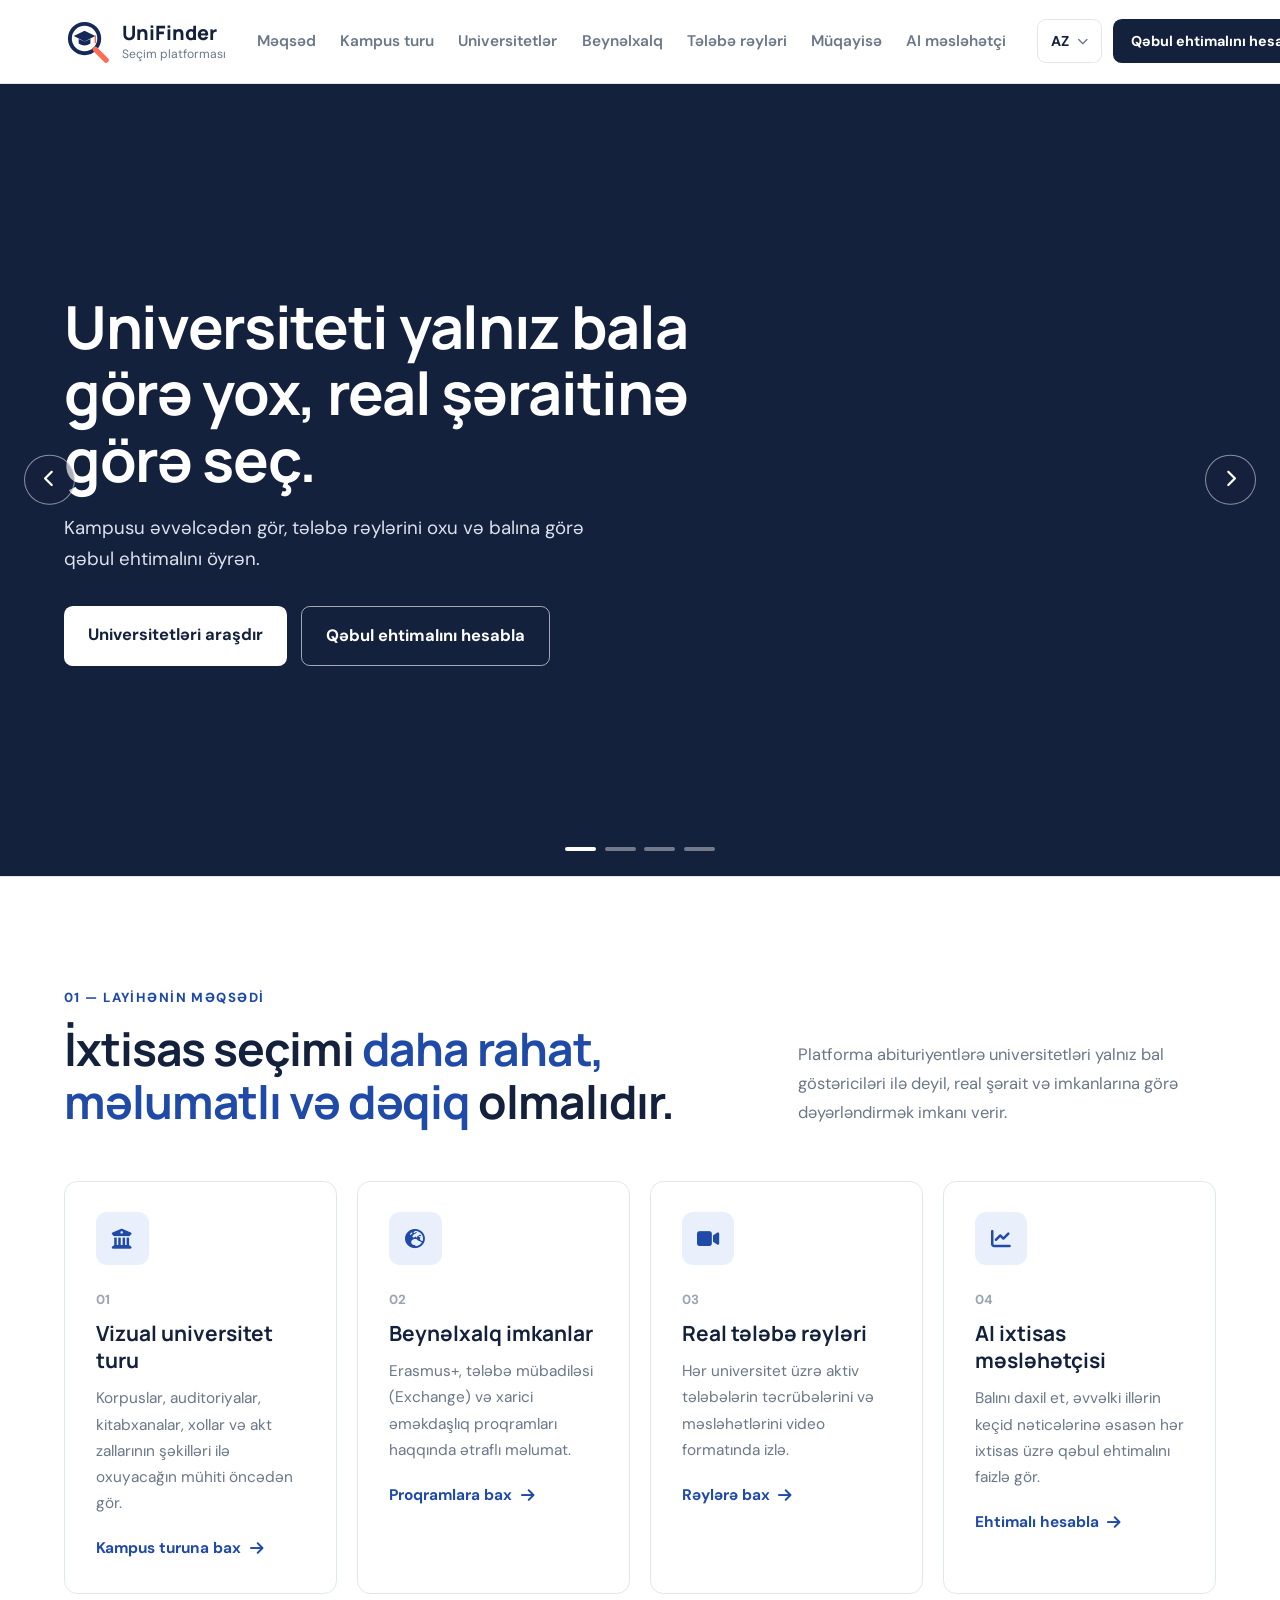
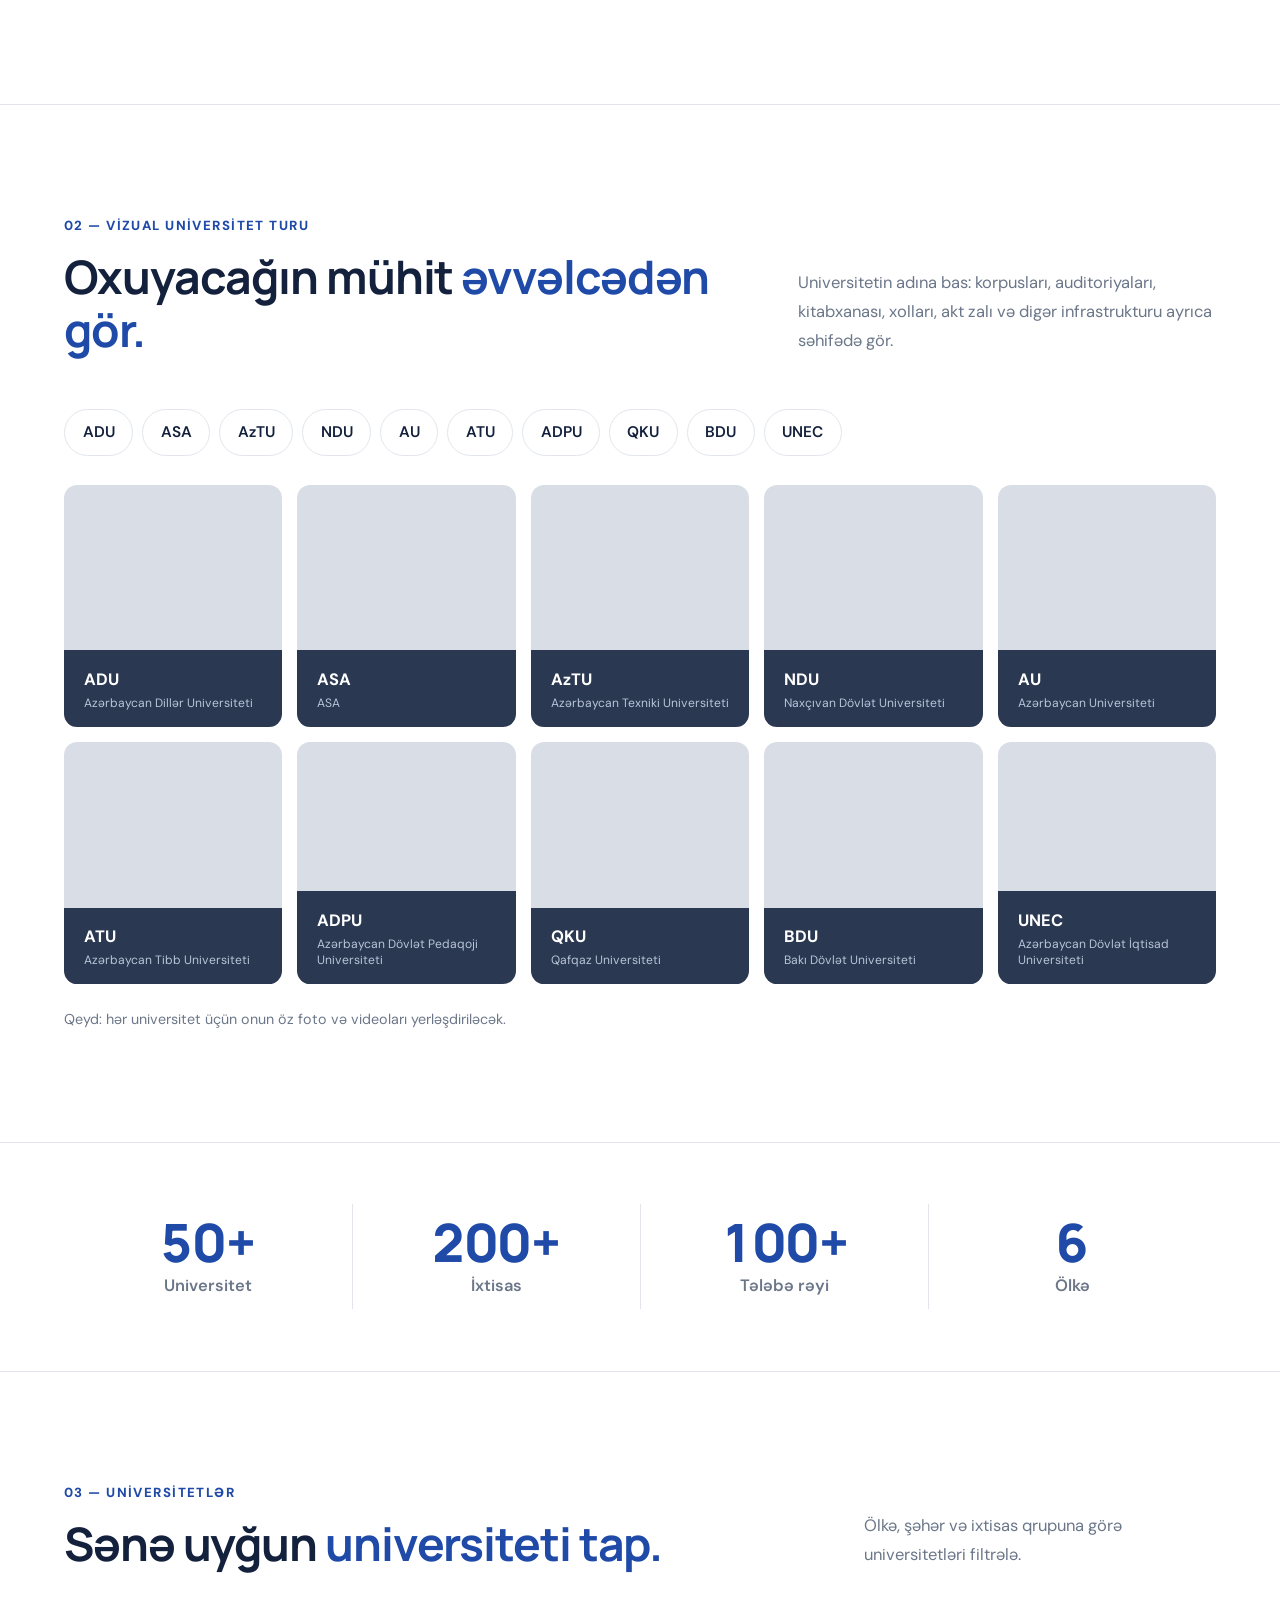
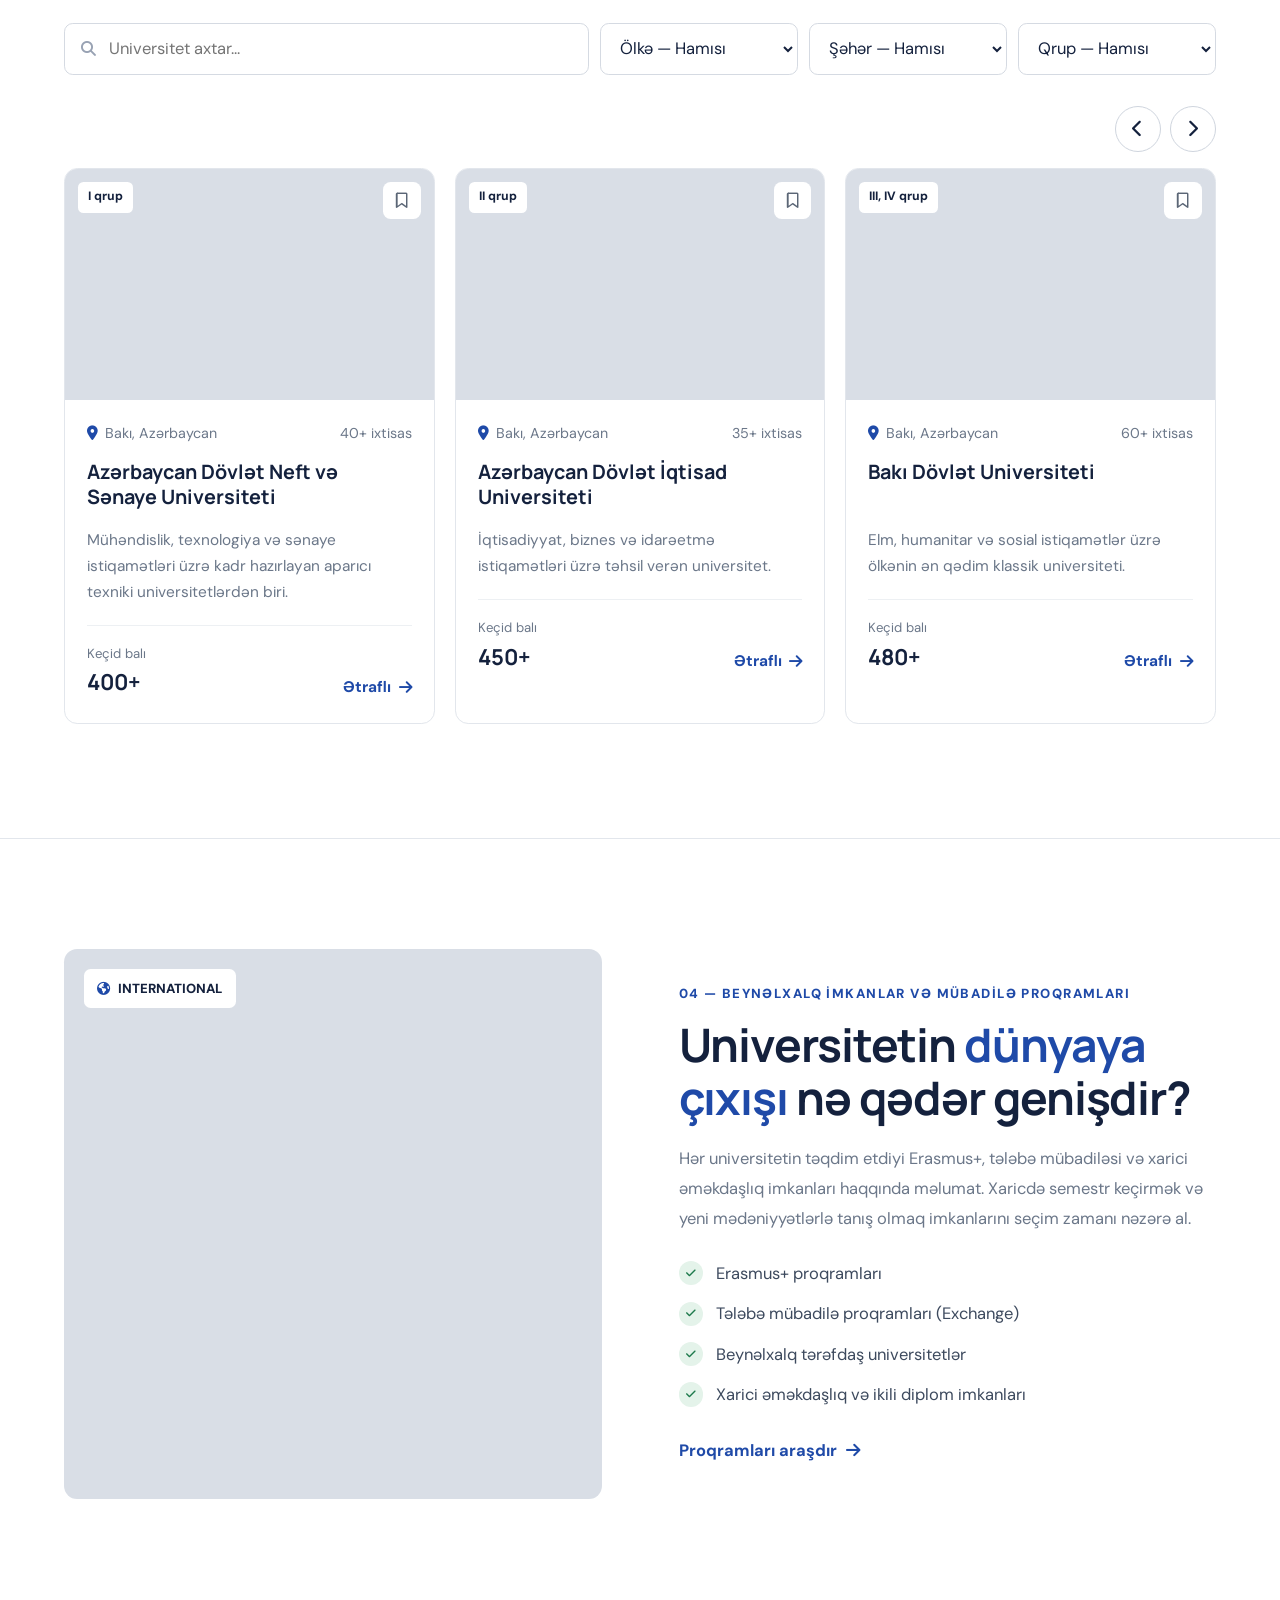
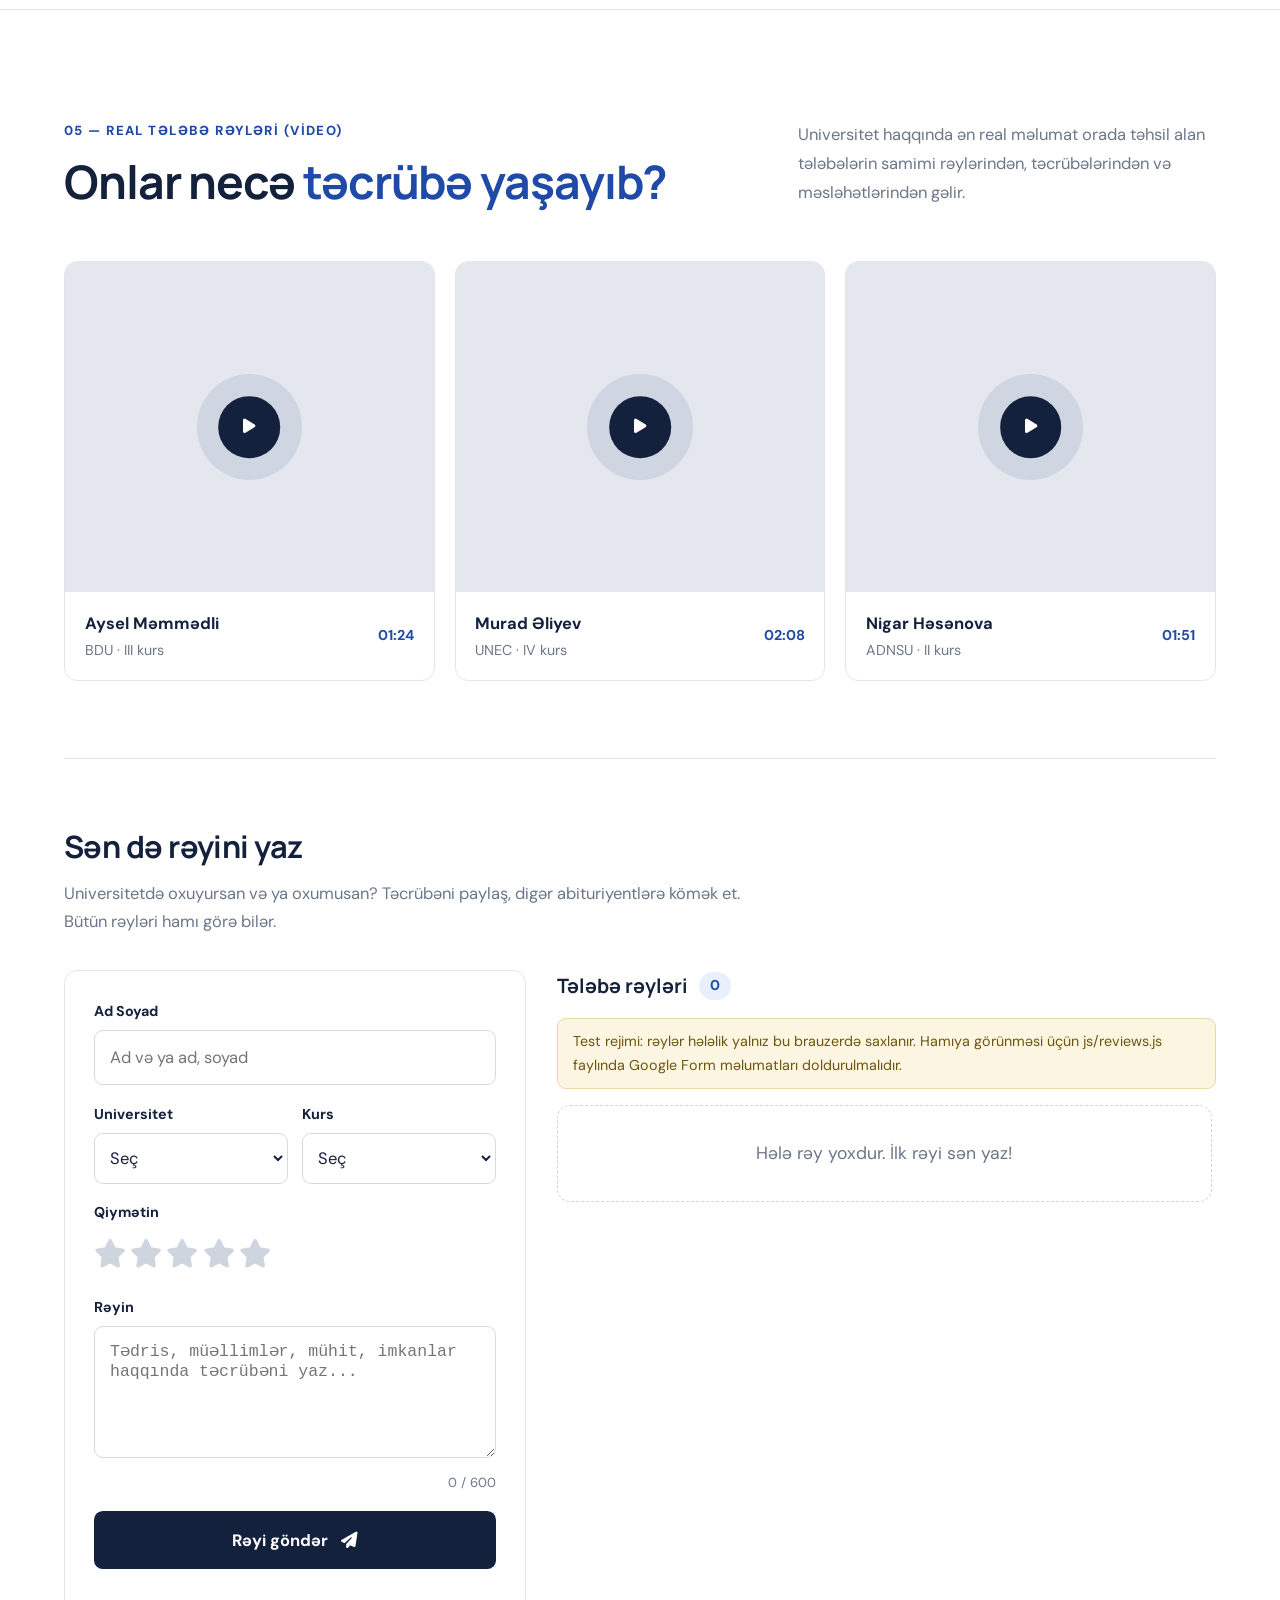
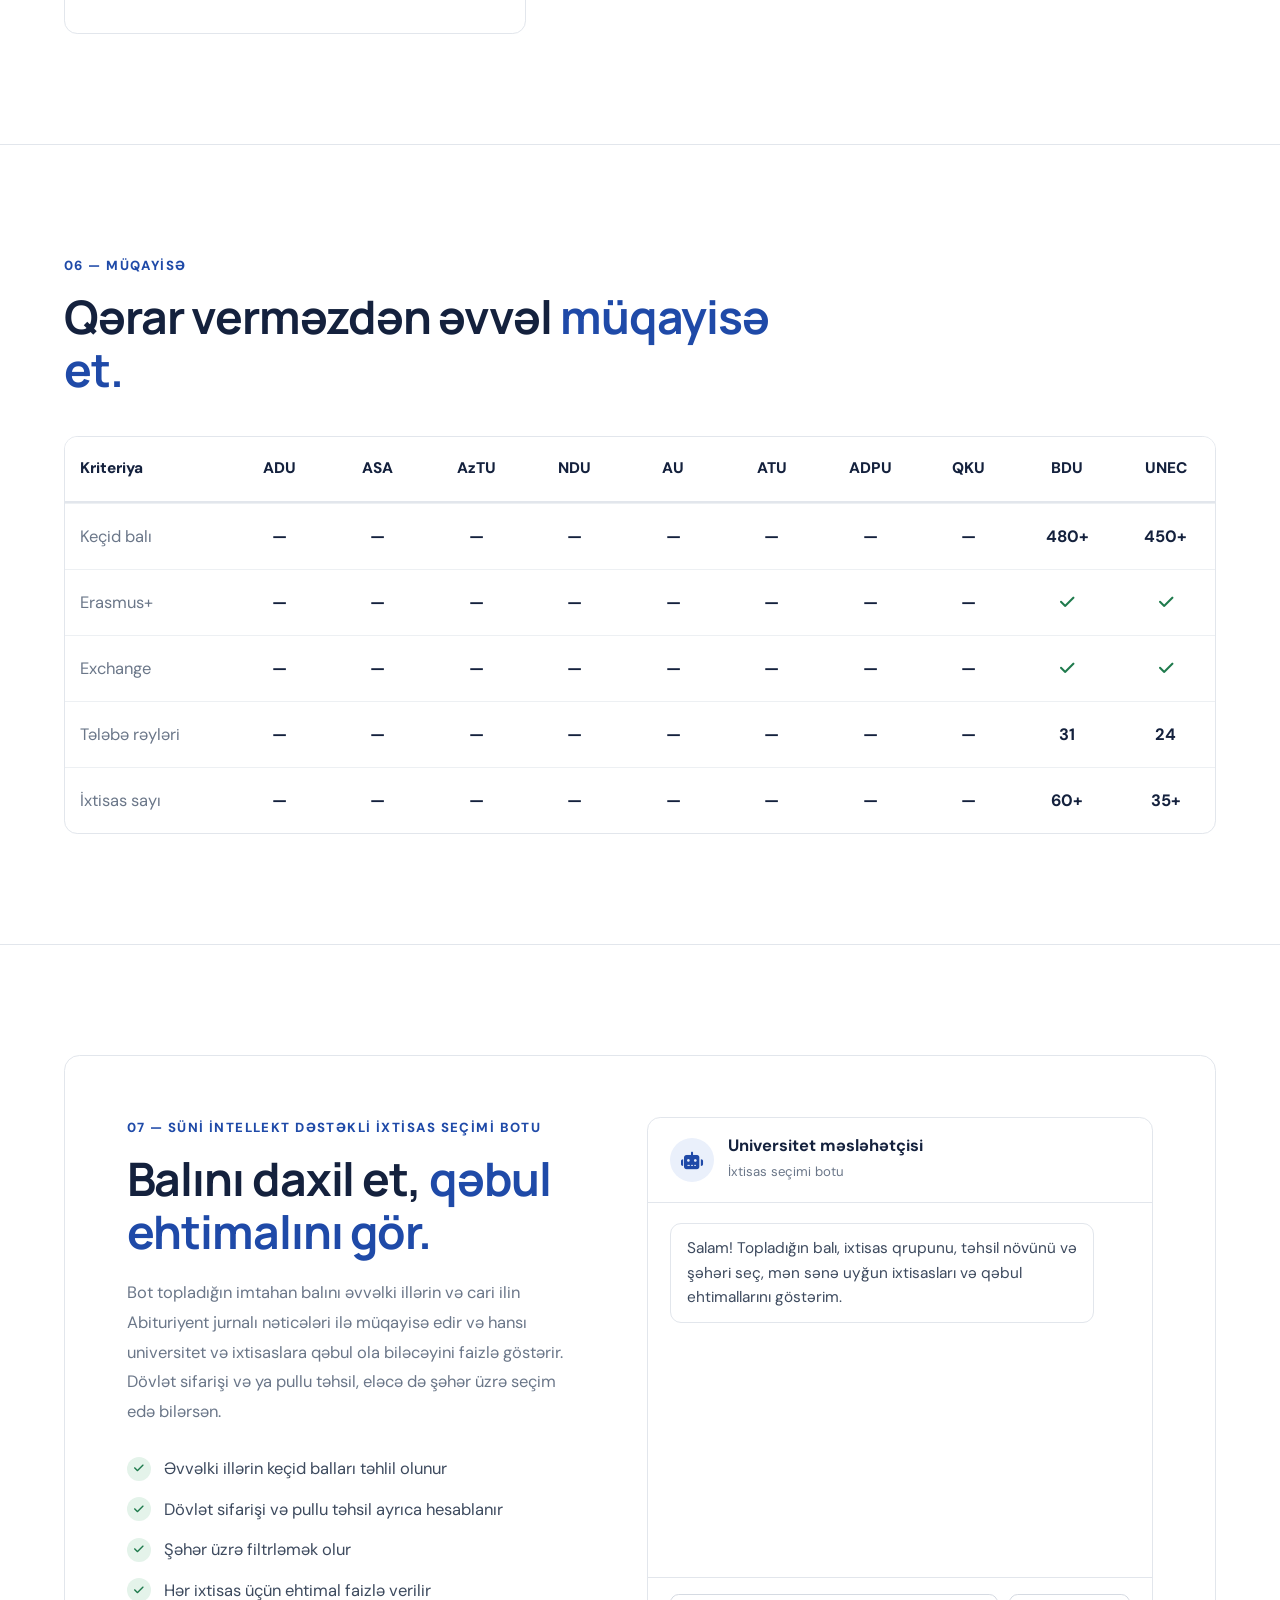
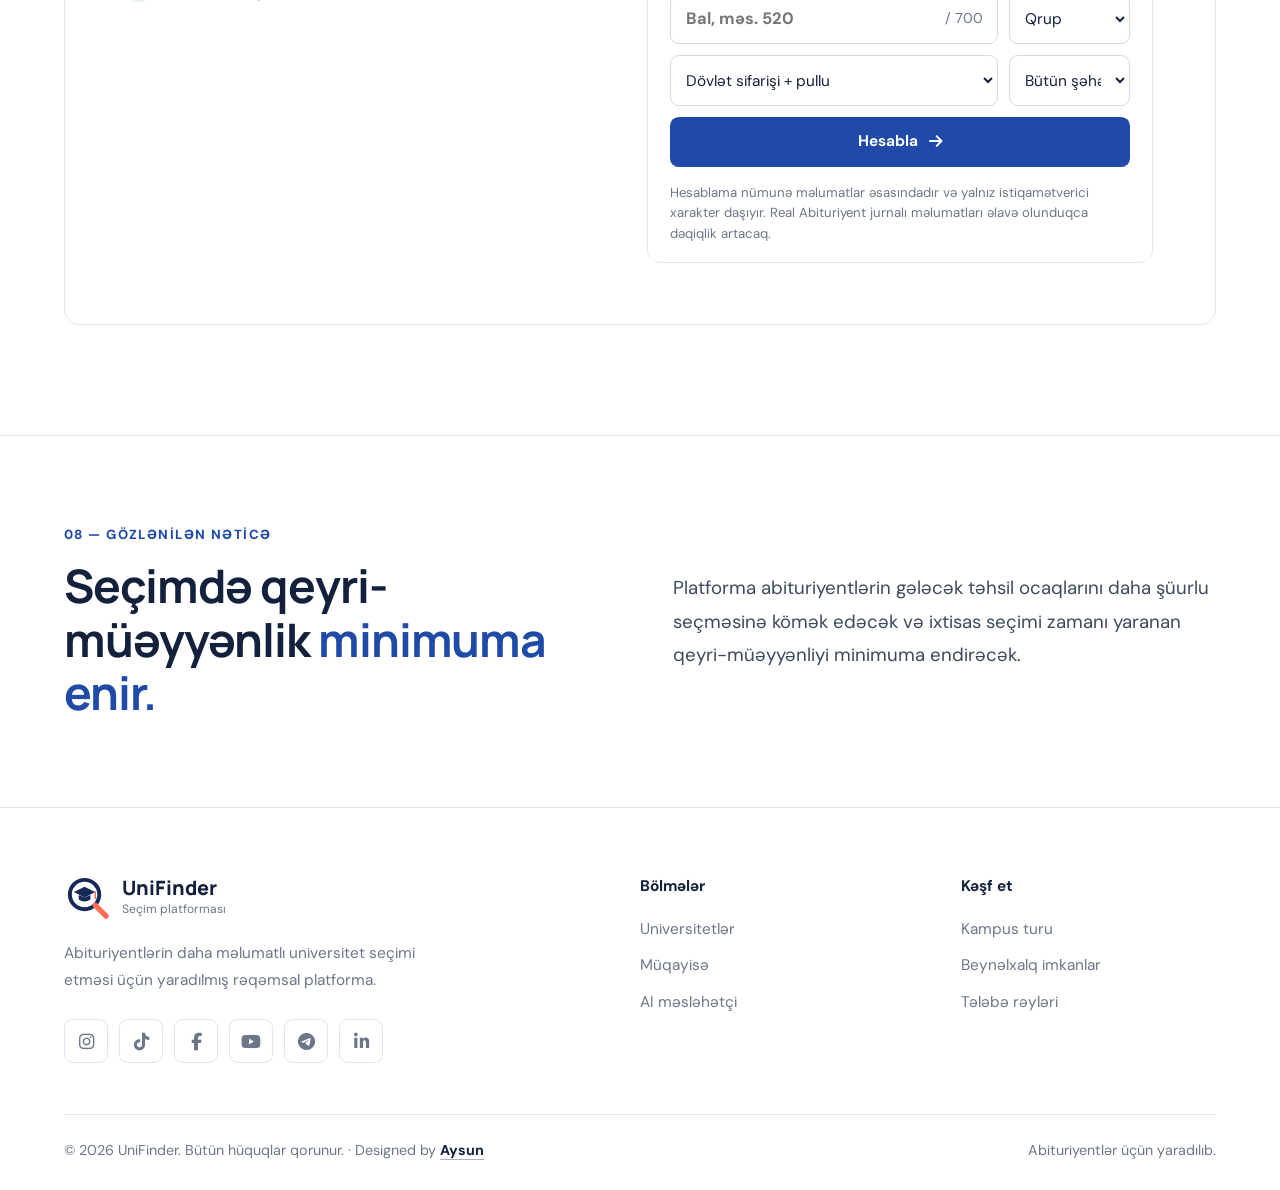
==== html/index.html @ 8afb0e15 "noqteler duzeldildi" ====
<!DOCTYPE html>
<html lang="az">

<head>
    <meta charset="UTF-8">
    <meta name="viewport" content="width=device-width, initial-scale=1.0">
    <title>UniFinder — Abituriyentlər üçün universitet seçimi platforması</title>
    <meta name="description"
        content="UniFinder: universitetləri kampus, beynəlxalq imkanlar və tələbə rəyləri ilə tanıyın, balınıza görə qəbul ehtimalını hesablayın.">
    <link rel="icon" type="image/svg+xml" href="/images/icon.svg">
    <link rel="preconnect" href="https://fonts.googleapis.com">
    <link rel="preconnect" href="https://fonts.gstatic.com" crossorigin>
    <link
        href="https://fonts.googleapis.com/css2?family=DM+Sans:wght@400;500;600;700&family=Manrope:wght@600;700;800&display=swap"
        rel="stylesheet">
    <link rel="stylesheet" href="https://cdnjs.cloudflare.com/ajax/libs/font-awesome/6.6.0/css/all.min.css">
    <link rel="stylesheet" href="../css/style.css">

</head>

<body>
    <header class="navbar">
        <div class="container nav-inner">
            <a href="#top" class="logo" aria-label="UniFinder">
                <img class="logo-icon" src="../images/icon.svg" alt="UniFinder" width="42" height="42">
                <div class="logo-name">
                    <strong>UniFinder</strong>
                    <span>Seçim platforması</span>
                </div>
            </a>

            <nav class="nav-menu" id="navMenu">
                <a href="#goal">Məqsəd</a>
                <a href="#tour">Kampus turu</a>
                <a href="#universities">Universitetlər</a>
                <a href="#international">Beynəlxalq</a>
                <a href="#students">Tələbə rəyləri</a>
                <a href="#compare">Müqayisə</a>
                <a href="#advisor">AI məsləhətçi</a>
            </nav>

            <div class="nav-right">
                <div class="language">
                    <button class="language-button" type="button" aria-haspopup="true" aria-expanded="false">AZ <i
                            class="fa-solid fa-chevron-down"></i></button>
                    <div class="language-menu">
                        <button class="selected" type="button"><b>AZ</b> Azərbaycan dili</button>
                        <button type="button"><b>RU</b> Русский</button>
                        <button type="button"><b>EN</b> English</button>
                    </div>
                </div>
                <a href="#advisor" class="nav-button">Qəbul ehtimalını hesabla</a>
                <button class="mobile-button" id="mobileButton" type="button" aria-label="Menyu"><i
                        class="fa-solid fa-bars"></i></button>
            </div>
        </div>
    </header>
    <main id="top">

        <!-- HERO SLAYD (məzmun js/home-extra.js-dən gəlir) -->
        <section class="hero-slider" id="heroSlider" aria-label="Əsas slayd"></section>


        <!-- GOAL -->
        <section class="goal" id="goal">
            <div class="container">
                <div class="section-heading">
                    <div>
                        <span class="section-label">01 — LAYİHƏNİN MƏQSƏDİ</span>
                        <h2>İxtisas seçimi <span>daha rahat, məlumatlı və dəqiq</span> olmalıdır.</h2>
                    </div>
                    <p>Platforma abituriyentlərə universitetləri yalnız bal göstəriciləri ilə deyil, real şərait və
                        imkanlarına görə dəyərləndirmək imkanı verir.</p>
                </div>

                <div class="feature-grid">
                    <article class="feature-card">
                        <div class="feature-icon"><i class="fa-solid fa-building-columns"></i></div>
                        <span class="feature-number-simple">01</span>
                        <h3>Vizual universitet turu</h3>
                        <p>Korpuslar, auditoriyalar, kitabxanalar, xollar və akt zallarının şəkilləri ilə oxuyacağın
                            mühiti öncədən gör.</p>
                        <a href="#tour">Kampus turuna bax <i class="fa-solid fa-arrow-right"></i></a>
                    </article>
                    <article class="feature-card">
                        <div class="feature-icon"><i class="fa-solid fa-earth-europe"></i></div>
                        <span class="feature-number-simple">02</span>
                        <h3>Beynəlxalq imkanlar</h3>
                        <p>Erasmus+, tələbə mübadiləsi (Exchange) və xarici əməkdaşlıq proqramları haqqında ətraflı
                            məlumat.</p>
                        <a href="#international">Proqramlara bax <i class="fa-solid fa-arrow-right"></i></a>
                    </article>
                    <article class="feature-card">
                        <div class="feature-icon"><i class="fa-solid fa-video"></i></div>
                        <span class="feature-number-simple">03</span>
                        <h3>Real tələbə rəyləri</h3>
                        <p>Hər universitet üzrə aktiv tələbələrin təcrübələrini və məsləhətlərini video formatında izlə.
                        </p>
                        <a href="#students">Rəylərə bax <i class="fa-solid fa-arrow-right"></i></a>
                    </article>
                    <article class="feature-card">
                        <div class="feature-icon"><i class="fa-solid fa-chart-line"></i></div>
                        <span class="feature-number-simple">04</span>
                        <h3>AI ixtisas məsləhətçisi</h3>
                        <p>Balını daxil et, əvvəlki illərin keçid nəticələrinə əsasən hər ixtisas üzrə qəbul ehtimalını
                            faizlə gör.</p>
                        <a href="#advisor">Ehtimalı hesabla <i class="fa-solid fa-arrow-right"></i></a>
                    </article>
                </div>
            </div>
        </section>


        <!-- CAMPUS TOUR (məzmun js/home-extra.js-dən gəlir) -->
        <section class="tour" id="tour">
            <div class="container">
                <div class="section-heading">
                    <div>
                        <span class="section-label">02 — VİZUAL UNİVERSİTET TURU</span>
                        <h2>Oxuyacağın mühit <span>əvvəlcədən gör.</span></h2>
                    </div>
                    <p>Universitetin adına bas: korpusları, auditoriyaları, kitabxanası, xolları, akt zalı və digər
                        infrastrukturu ayrıca səhifədə gör.</p>
                </div>

                <div class="tour-tabs" id="tourTabs"></div>
                <div class="tour-grid" id="tourGrid"></div>
                <p class="note">Qeyd: hər universitet üçün onun öz foto və videoları yerləşdiriləcək.</p>
            </div>
        </section>


        <!-- SAYĞAC: kampus turu ilə universitetlər arasında -->
        <section class="stats-band">
            <div class="container">
                <div class="counters" id="counters">
                    <div class="stat-item"><strong><span data-count="50"
                                data-suffix="+">0</span></strong><span>Universitet</span></div>
                    <div class="stat-item"><strong><span data-count="200"
                                data-suffix="+">0</span></strong><span>İxtisas</span></div>
                    <div class="stat-item"><strong><span data-count="100" data-suffix="+">0</span></strong><span>Tələbə
                            rəyi</span></div>
                    <div class="stat-item"><strong><span data-count="6"
                                data-suffix="">0</span></strong><span>Ölkə</span></div>
                </div>
            </div>
        </section>


        <!-- UNIVERSITIES -->
        <section class="universities" id="universities">
            <div class="container">
                <div class="section-heading universities-heading">
                    <div>
                        <span class="section-label">03 — UNİVERSİTETLƏR</span>
                        <h2>Sənə uyğun <span>universiteti tap.</span></h2>
                    </div>
                    <p>Ölkə, şəhər və ixtisas qrupuna görə universitetləri filtrələ.</p>
                </div>

                <div class="filter-bar">
                    <div class="search-box">
                        <i class="fa-solid fa-magnifying-glass"></i>
                        <input type="text" id="searchInput" placeholder="Universitet axtar..."
                            aria-label="Universitet axtar">
                    </div>
                    <select id="countryFilter" aria-label="Ölkə"></select>
                    <select id="cityFilter" aria-label="Şəhər"></select>
                    <select id="groupFilter" aria-label="Qrup">
                        <option value="">Qrup — Hamısı</option>
                        <option value="I">I qrup</option>
                        <option value="II">II qrup</option>
                        <option value="III">III qrup</option>
                        <option value="IV">IV qrup</option>
                    </select>
                </div>

                <div class="slider">
                    <div class="slider-controls">
                        <button class="slider-btn" type="button" data-dir="prev" aria-label="Əvvəlki"><i
                                class="fa-solid fa-chevron-left"></i></button>
                        <button class="slider-btn" type="button" data-dir="next" aria-label="Növbəti"><i
                                class="fa-solid fa-chevron-right"></i></button>
                    </div>
                    <div class="uni-track" id="uniTrack"></div>
                </div>

                <div class="empty-result" id="emptyResult">
                    <i class="fa-solid fa-magnifying-glass"></i>
                    <h3>Universitet tapılmadı</h3>
                    <p>Axtarış və ya filtr seçimlərini dəyiş.</p>
                </div>
            </div>
        </section>


        <!-- INTERNATIONAL -->
        <section class="international" id="international">
            <div class="container international-grid">
                <div class="international-image">
                    <img src="images/beynelxalq.png" alt="Beynəlxalq tələbələr" loading="lazy">
                    <div class="international-label"><i class="fa-solid fa-earth-americas"></i> INTERNATIONAL</div>
                </div>

                <div class="international-content">
                    <span class="section-label">04 — BEYNƏLXALQ İMKANLAR VƏ MÜBADİLƏ PROQRAMLARI</span>
                    <h2>Universitetin <span>dünyaya çıxışı</span> nə qədər genişdir?</h2>
                    <p>Hər universitetin təqdim etdiyi Erasmus+, tələbə mübadiləsi və xarici əməkdaşlıq imkanları
                        haqqında məlumat. Xaricdə semestr keçirmək və yeni mədəniyyətlərlə tanış olmaq imkanlarını seçim
                        zamanı nəzərə al.</p>
                    <div class="international-list">
                        <div><i class="fa-solid fa-check"></i><span>Erasmus+ proqramları</span></div>
                        <div><i class="fa-solid fa-check"></i><span>Tələbə mübadilə proqramları (Exchange)</span></div>
                        <div><i class="fa-solid fa-check"></i><span>Beynəlxalq tərəfdaş universitetlər</span></div>
                        <div><i class="fa-solid fa-check"></i><span>Xarici əməkdaşlıq və ikili diplom imkanları</span>
                        </div>
                    </div>
                    <a href="#international" class="text-button">Proqramları araşdır <i
                            class="fa-solid fa-arrow-right"></i></a>
                </div>
            </div>
        </section>


        <!-- STUDENTS -->
        <section class="students" id="students">
            <div class="container">
                <div class="section-heading">
                    <div>
                        <span class="section-label">05 — REAL TƏLƏBƏ RƏYLƏRİ (VİDEO)</span>
                        <h2>Onlar necə <span>təcrübə yaşayıb?</span></h2>
                    </div>
                    <p>Universitet haqqında ən real məlumat orada təhsil alan tələbələrin samimi rəylərindən,
                        təcrübələrindən və məsləhətlərindən gəlir.</p>
                </div>

                <div class="student-grid">
                    <article class="student-card">
                        <div class="student-photo">
                            <div class="avatar">AM</div>
                            <button class="play-button" type="button" aria-label="Videonu oxut"><i
                                    class="fa-solid fa-play"></i></button>
                        </div>
                        <div class="student-info">
                            <div><strong>Aysel Məmmədli</strong><span>BDU · III kurs</span></div>
                            <span class="video-time">01:24</span>
                        </div>
                    </article>
                    <article class="student-card">
                        <div class="student-photo">
                            <div class="avatar">MƏ</div>
                            <button class="play-button" type="button" aria-label="Videonu oxut"><i
                                    class="fa-solid fa-play"></i></button>
                        </div>
                        <div class="student-info">
                            <div><strong>Murad Əliyev</strong><span>UNEC · IV kurs</span></div>
                            <span class="video-time">02:08</span>
                        </div>
                    </article>
                    <article class="student-card">
                        <div class="student-photo">
                            <div class="avatar">NH</div>
                            <button class="play-button" type="button" aria-label="Videonu oxut"><i
                                    class="fa-solid fa-play"></i></button>
                        </div>
                        <div class="student-info">
                            <div><strong>Nigar Həsənova</strong><span>ADNSU · II kurs</span></div>
                            <span class="video-time">01:51</span>
                        </div>
                    </article>
                </div>

                <!-- REVIEWS -->
                <div class="reviews" id="reviews">
                    <div class="reviews-head">
                        <h3>Sən də rəyini yaz</h3>
                        <p>Universitetdə oxuyursan və ya oxumusan? Təcrübəni paylaş, digər abituriyentlərə kömək et.
                            Bütün rəyləri hamı görə bilər.</p>
                    </div>

                    <div class="reviews-grid">
                        <form class="review-form" id="reviewForm" novalidate>
                            <div class="field">
                                <label for="rvName">Ad Soyad</label>
                                <input type="text" id="rvName" maxlength="40" placeholder="Ad və ya ad, soyad" required>
                            </div>

                            <div class="field-row">
                                <div class="field">
                                    <label for="rvUni">Universitet</label>
                                    <select id="rvUni" required>
                                        <option value="">Seç</option>
                                    </select>
                                </div>
                                <div class="field">
                                    <label for="rvCourse">Kurs</label>
                                    <select id="rvCourse" required>
                                        <option value="">Seç</option>
                                        <option>I kurs</option>
                                        <option>II kurs</option>
                                        <option>III kurs</option>
                                        <option>IV kurs</option>
                                        <option>Magistr</option>
                                        <option>Məzun</option>
                                    </select>
                                </div>
                            </div>

                            <div class="field">
                                <span class="label">Qiymətin</span>
                                <div class="stars-input" role="radiogroup" aria-label="Qiymət">
                                    <input type="radio" name="rvRating" id="st5" value="5"><label for="st5" title="5"><i
                                            class="fa-solid fa-star"></i></label>
                                    <input type="radio" name="rvRating" id="st4" value="4"><label for="st4" title="4"><i
                                            class="fa-solid fa-star"></i></label>
                                    <input type="radio" name="rvRating" id="st3" value="3"><label for="st3" title="3"><i
                                            class="fa-solid fa-star"></i></label>
                                    <input type="radio" name="rvRating" id="st2" value="2"><label for="st2" title="2"><i
                                            class="fa-solid fa-star"></i></label>
                                    <input type="radio" name="rvRating" id="st1" value="1"><label for="st1" title="1"><i
                                            class="fa-solid fa-star"></i></label>
                                </div>
                            </div>

                            <div class="field">
                                <label for="rvText">Rəyin</label>
                                <textarea id="rvText" rows="5" maxlength="600"
                                    placeholder="Tədris, müəllimlər, mühit, imkanlar haqqında təcrübəni yaz..."
                                    required></textarea>
                                <small class="counter"><span id="rvCount">0</span> / 600</small>
                            </div>

                            <input type="text" id="rvWebsite" class="hp" tabindex="-1" autocomplete="off"
                                aria-hidden="true">

                            <button type="submit" class="primary-button submit-review" id="rvSubmit">Rəyi göndər <i
                                    class="fa-solid fa-paper-plane"></i></button>
                            <p class="form-msg" id="rvMsg" role="status"></p>
                        </form>

                        <div class="review-feed">
                            <div class="feed-head">
                                <strong>Tələbə rəyləri</strong>
                                <span id="reviewCount">0</span>
                            </div>
                            <div class="mode-notice" id="reviewNotice" hidden></div>
                            <div class="review-list" id="reviewList">
                                <p class="feed-empty">Hələ rəy yoxdur. İlk rəyi sən yaz!</p>
                            </div>
                        </div>
                    </div>
                </div>
            </div>
        </section>


        <!-- COMPARISON (cədvəl js/home-extra.js-dən gəlir) -->
        <section class="compare-section" id="compare">
            <div class="container">
                <div class="compare-intro">
                    <span class="section-label">06 — MÜQAYİSƏ</span>
                    <h2>Qərar verməzdən əvvəl <span>müqayisə et.</span></h2>
                </div>

                <div class="comparison-box" id="compareBox"></div>
            </div>
        </section>


        <!-- AI ADVISOR -->
        <section class="advisor" id="advisor">
            <div class="container">
                <div class="advisor-box">

                    <div class="advisor-intro">
                        <span class="section-label">07 — SÜNİ İNTELLEKT DƏSTƏKLİ İXTİSAS SEÇİMİ BOTU</span>
                        <h2>Balını daxil et, <span>qəbul ehtimalını gör.</span></h2>
                        <p>Bot topladığın imtahan balını əvvəlki illərin və cari ilin Abituriyent jurnalı nəticələri ilə
                            müqayisə edir və hansı universitet və ixtisaslara qəbul ola biləcəyini faizlə göstərir.
                            Dövlət sifarişi və ya pullu təhsil, eləcə də şəhər üzrə seçim edə bilərsən.</p>
                        <ul class="advisor-points">
                            <li><i class="fa-solid fa-check"></i> Əvvəlki illərin keçid balları təhlil olunur</li>
                            <li><i class="fa-solid fa-check"></i> Dövlət sifarişi və pullu təhsil ayrıca hesablanır</li>
                            <li><i class="fa-solid fa-check"></i> Şəhər üzrə filtrləmək olur</li>
                            <li><i class="fa-solid fa-check"></i> Hər ixtisas üçün ehtimal faizlə verilir</li>
                        </ul>
                    </div>

                    <div class="chat" aria-live="polite">
                        <div class="chat-head">
                            <div class="chat-avatar"><i class="fa-solid fa-robot"></i></div>
                            <div><strong>Universitet məsləhətçisi</strong><span>İxtisas seçimi botu</span></div>
                        </div>

                        <div class="chat-body" id="chatBody">
                            <div class="msg bot">Salam! Topladığın balı, ixtisas qrupunu, təhsil növünü və şəhəri seç,
                                mən sənə uyğun ixtisasları və qəbul ehtimallarını göstərim.</div>
                        </div>

                        <form class="chat-form" id="advisorForm">
                            <div class="chat-fields">
                                <div class="score-input">
                                    <input type="number" id="scoreInput" placeholder="Bal, məs. 520" min="0" max="700"
                                        required aria-label="Topladığın bal">
                                    <span>/ 700</span>
                                </div>
                                <select id="scoreGroup" required aria-label="İxtisas qrupu">
                                    <option value="">Qrup</option>
                                    <option value="I">I qrup</option>
                                    <option value="II">II qrup</option>
                                    <option value="III">III qrup</option>
                                    <option value="IV">IV qrup</option>
                                </select>
                                <select id="scoreType" aria-label="Təhsil növü">
                                    <option value="">Dövlət sifarişi + pullu</option>
                                    <option value="state">Dövlət sifarişi</option>
                                    <option value="paid">Pullu</option>
                                </select>
                                <select id="scoreCity" aria-label="Şəhər"></select>
                            </div>
                            <button type="submit" id="calculateButton">Hesabla <i
                                    class="fa-solid fa-arrow-right"></i></button>
                        </form>
                        <p class="chat-note">Hesablama nümunə məlumatlar əsasındadır və yalnız istiqamətverici xarakter
                            daşıyır. Real Abituriyent jurnalı məlumatları əlavə olunduqca dəqiqlik artacaq.</p>
                    </div>

                </div>
            </div>
        </section>


        <!-- EXPECTED RESULT -->
        <section class="outcome" id="outcome">
            <div class="container outcome-inner">
                <div>
                    <span class="section-label">08 — GÖZLƏNİLƏN NƏTİCƏ</span>
                    <h2>Seçimdə qeyri-müəyyənlik <span>minimuma enir.</span></h2>
                </div>
                <p>Platforma abituriyentlərin gələcək təhsil ocaqlarını daha şüurlu seçməsinə kömək edəcək və ixtisas
                    seçimi zamanı yaranan qeyri-müəyyənliyi minimuma endirəcək.</p>
            </div>
        </section>

    </main>
    <footer class="footer">
        <div class="container">
            <div class="footer-top">
                <div class="footer-brand">
                    <a href="#top" class="logo">
                        <img class="logo-icon" src="../images/icon.svg" alt="UniFinder" width="42" height="42">
                        <div class="logo-name"><strong>UniFinder</strong><span>Seçim platforması</span></div>
                    </a>
                    <p>Abituriyentlərin daha məlumatlı universitet seçimi etməsi üçün yaradılmış rəqəmsal platforma.</p>
                    <div class="social">
                        <a href="https://www.instagram.com/" target="_blank" rel="noopener" aria-label="Instagram"><i
                                class="fa-brands fa-instagram"></i></a>
                        <a href="https://www.tiktok.com/" target="_blank" rel="noopener" aria-label="TikTok"><i
                                class="fa-brands fa-tiktok"></i></a>
                        <a href="https://www.facebook.com/" target="_blank" rel="noopener" aria-label="Facebook"><i
                                class="fa-brands fa-facebook-f"></i></a>
                        <a href="https://www.youtube.com/" target="_blank" rel="noopener" aria-label="YouTube"><i
                                class="fa-brands fa-youtube"></i></a>
                        <a href="https://t.me/" target="_blank" rel="noopener" aria-label="Telegram"><i
                                class="fa-brands fa-telegram"></i></a>
                        <a href="https://www.linkedin.com/" target="_blank" rel="noopener" aria-label="LinkedIn"><i
                                class="fa-brands fa-linkedin-in"></i></a>
                    </div>
                </div>
                <div class="footer-column">
                    <h4>Bölmələr</h4>
                    <a href="#universities">Universitetlər</a>
                    <a href="#compare">Müqayisə</a>
                    <a href="#advisor">AI məsləhətçi</a>
                </div>
                <div class="footer-column">
                    <h4>Kəşf et</h4>
                    <a href="#tour">Kampus turu</a>
                    <a href="#international">Beynəlxalq imkanlar</a>
                    <a href="#students">Tələbə rəyləri</a>
                </div>
            </div>
            <div class="footer-bottom">
                <span>© 2026 UniFinder. Bütün hüquqlar qorunur. · Designed by <a class="designer"
                        href="https://www.linkedin.com/in/aysun-ibrahimova-b1364b415" target="_blank"
                        rel="noopener">Aysun</a></span>
                <span>Abituriyentlər üçün yaradılıb.</span>
            </div>
        </div>
    </footer>

    <!-- VIDEO MODAL -->
    <div class="modal" id="videoModal" role="dialog" aria-modal="true" aria-label="Tələbə rəyi">
        <div class="modal-box">
            <button class="modal-close" id="modalClose" type="button" aria-label="Bağla"><i
                    class="fa-solid fa-xmark"></i></button>
            <div class="modal-content" id="modalContent"></div>
        </div>
    </div>

    <script src="../js/data.js"></script>
    <script src="../js/data-extra.js"></script>
    <script src="../js/common.js"></script>
    <script src="../js/script.js"></script>
    <script src="../js/home-extra.js"></script>
    <script src="../js/reviews.js"></script>
</body>

</html>
---- css/style.css ----
:root {
    --ink: #14213d;
    --text: #3d4a5e;
    --muted: #6b7789;
    --line: #e2e6ec;
    --bg: #ffffff;
    --bg-soft: #f5f6f8;
    --brand: #1f4aa8;
    --brand-dark: #173a86;
    --ok: #1e7a4c;
}

* {
    margin: 0;
    padding: 0;
    box-sizing: border-box;
}

html {
    zoom: 1.1;
    scroll-behavior: smooth;
    scroll-padding-top: 84px;
    -webkit-text-size-adjust: 100%;
    overflow-x: clip;
}

body {
    font-family: "DM Sans", sans-serif;
    font-size: 16px;
    color: var(--text);
    background: var(--bg);
    line-height: 1.65;
    overflow-x: clip;
}

a {
    text-decoration: none;
    color: inherit;
}

button,
input,
select {
    font: inherit;
}

button {
    cursor: pointer;
}

img {
    display: block;
    width: 100%;
}

ul {
    list-style: none;
}

.container {
    width: min(1180px, 90%);
    margin: 0 auto;
}

section {
    padding: 100px 0;
}

h1,
h2,
h3 {
    font-family: "Manrope", sans-serif;
    color: var(--ink);
}

:focus-visible {
    outline: 2px solid var(--brand);
    outline-offset: 2px;
}


/* =========================================
   NAVBAR
   position: fixed: telefonda da həmişə yuxarıda qalır.
   Səhifənin məzmunu body padding-top ilə aşağı itələnir.
========================================= */

:root {
    --nav-h: 76px;
}

body {
    padding-top: var(--nav-h);
}

.navbar {
    position: fixed;
    top: 0;
    left: 0;
    right: 0;
    z-index: 1000;
    height: var(--nav-h);
    background: #fff;
    border-bottom: 1px solid var(--line);
    -webkit-transform: translateZ(0);
    transform: translateZ(0);
}

.nav-inner {
    height: 100%;

    display: flex;
    align-items: center;
    gap: 28px;
}


/* LOGO */

.logo {
    display: flex;
    align-items: center;
    gap: 11px;
    flex-shrink: 0;
}

.logo-mark {
    width: 42px;
    height: 42px;
    display: grid;
    place-items: center;
    border-radius: 8px;
    background: var(--ink);
    color: #fff;
    font-family: "Manrope", sans-serif;
    font-size: 19px;
    font-weight: 800;
}

.logo-name strong {
    display: block;
    color: var(--ink);
    font-family: "Manrope", sans-serif;
    font-size: 18px;
    font-weight: 800;

    line-height: 1;
}

.logo-name span {
    display: block;
    margin-top: 5px;
    color: var(--muted);
    font-size: 11px;
    line-height: 1;
}

/* NAVMENYU */

.nav-menu {
    display: flex;
    align-items: center;
    gap: 22px;
    margin-left: auto;
}

.nav-menu a {
    position: relative;
    color: var(--muted);
    font-size: 14px;
    font-weight: 600;

    white-space: nowrap;
    transition: color .2s;
}

.nav-menu a:hover,
.nav-menu a.active {
    color: var(--ink);
}

.nav-menu a.active::after {
    content: "";

    position: absolute;
    left: 0;
    right: 0;
    bottom: -28px;
    height: 2px;
    background: var(--brand);
}

/* NAV */

.nav-right {
    display: flex;
    align-items: center;
    gap: 10px;
}

/* DİL SEÇİMİ */

.language {
    position: relative;
}

.language-button {
    height: 40px;
    display: flex;
    align-items: center;
    gap: 7px;
    padding: 0 12px;
    border: 1px solid var(--line);
    border-radius: 8px;
    background: #fff;
    color: var(--ink);
    font-size: 13px;
    font-weight: 700;
}

.language-button i {
    font-size: 10px;
    color: var(--muted);
}

.language-menu {
    position: absolute;
    top: calc(100% + 8px);
    right: 0;
    width: 190px;
    padding: 6px;
    background: #fff;
    border: 1px solid var(--line);
    border-radius: 10px;
    box-shadow: 0 10px 30px rgba(20, 33, 61, .10);
    opacity: 0;
    visibility: hidden;
    transform: translateY(-6px);
    transition: .2s;
}

.language.open .language-menu {
    opacity: 1;
    visibility: visible;
    transform: none;
}

.language-menu button {
    width: 100%;
    display: flex;
    align-items: center;
    gap: 10px;
    padding: 9px;
    border: none;
    border-radius: 6px;
    background: transparent;
    color: var(--muted);
    font-size: 13px;
    text-align: left;
}

.language-menu button:hover {
    background: var(--bg-soft);
    color: var(--ink);
}

.language-menu button.selected {
    background: #eaf0fb;
    color: var(--brand);
}

.language-menu b {
    width: 28px;
    height: 28px;
    display: grid;
    place-items: center;
    border-radius: 6px;
    background: #eceff3;
    font-size: 11px;
}

.language-menu .selected b {
    background: var(--brand);
    color: #fff;
}

.nav-button {
    height: 40px;
    display: flex;
    align-items: center;
    padding: 0 16px;
    border-radius: 8px;
    background: var(--ink);
    color: #fff;
    font-size: 13px;
    font-weight: 700;
    white-space: nowrap;
    transition: background .2s;
}

.nav-button:hover {
    background: var(--brand);
}

.mobile-button {
    display: none;
    width: 40px;
    height: 40px;
    border: 1px solid var(--line);
    border-radius: 8px;
    background: #fff;
    color: var(--ink);
}


/* =========================================
   HERO
========================================= */
.hero {
    padding: 80px 0 70px;
    background: var(--bg-soft);
}

.hero-grid {
    display: grid;
    grid-template-columns: 1fr 1fr;
    align-items: center;
    gap: 70px;
}

.eyebrow {
    display: flex;
    align-items: center;
    gap: 9px;
    margin-bottom: 20px;
    color: var(--brand);
    font-size: 12px;
    font-weight: 800;
    letter-spacing: 1.4px;
}

.eyebrow span {
    width: 8px;
    height: 8px;
    border-radius: 50%;
    background: var(--brand);
}

.hero h1 {
    font-size: clamp(34px, 4.4vw, 54px);
    font-weight: 700;
    line-height: 1.12;
    letter-spacing: -1.5px;
}

.hero h1 strong {
    color: var(--brand);
    font-weight: 800;
}

.hero-content>p {
    max-width: 540px;
    margin-top: 22px;
    color: var(--text);
    font-size: 17px;
    line-height: 1.75;
}

.hero-actions {
    display: flex;
    flex-wrap: wrap;
    align-items: center;
    gap: 12px;
    margin-top: 30px;
}

.primary-button {
    display: inline-flex;
    align-items: center;
    gap: 12px;
    padding: 14px 22px;
    border-radius: 8px;
    background: var(--ink);
    color: #fff;
    font-size: 15px;
    font-weight: 700;
    transition: background .2s;
}

.primary-button:hover {
    background: var(--brand);
}

.secondary-button {
    padding: 13px 20px;
    border: 1px solid #cfd5de;
    border-radius: 8px;
    background: #fff;
    color: var(--ink);
    font-size: 15px;
    font-weight: 600;
}

.secondary-button:hover {
    border-color: var(--brand);
    color: var(--brand);
}

.hero-statistics {
    display: flex;
    align-items: center;
    gap: 24px;
    margin-top: 42px;
}

.hero-stat {
    display: flex;
    flex-direction: column;
}

.hero-stat strong {
    color: var(--ink);
    font-family: "Manrope", sans-serif;
    font-size: 26px;
    font-weight: 800;
    line-height: 1.2;
}

.hero-stat span {
    color: var(--muted);
    font-size: 13px;
}

.stat-line {
    width: 1px;
    height: 36px;
    background: #d5dae2;
}

.hero-image {
    position: relative;
    height: 520px;
    overflow: hidden;
    border-radius: 12px;
    background: #d9dee6;
}

.hero-image img {
    width: 100%;
    height: 100%;
    object-fit: cover;
}

.image-top {
    position: absolute;
    top: 18px;
    left: 18px;
    right: 18px;
    display: flex;
    justify-content: space-between;
}

.image-top span {
    padding: 7px 12px;
    border-radius: 6px;
    background: #fff;
    color: var(--ink);
    font-size: 12px;
    font-weight: 700;
}

.image-top i {
    margin-right: 5px;
    color: var(--brand);
}

.image-bottom {
    position: absolute;
    left: 0;
    right: 0;
    bottom: 0;
    padding: 22px 26px;
    background: rgba(20, 33, 61, .92);
}

.image-bottom small {
    color: #b9c4d8;
    font-size: 11px;
    font-weight: 800;
    letter-spacing: 1.4px;
}

.image-bottom h3 {
    margin: 6px 0 12px;
    color: #fff;
    font-size: 22px;
    line-height: 1.25;
}

.image-bottom a {
    display: inline-flex;
    align-items: center;
    gap: 9px;
    color: #fff;
    font-size: 14px;
    font-weight: 700;
}


/* =========================================
   SECTION GENERAL
========================================= */
.section-heading {
    display: grid;
    grid-template-columns: 1fr 380px;
    align-items: end;
    gap: 60px;
    margin-bottom: 48px;
}

.section-label {
    display: block;
    margin-bottom: 12px;
    color: var(--brand);
    font-size: 12px;
    font-weight: 800;
    letter-spacing: 1.3px;
}

.section-heading h2,
.compare-intro h2,
.international-content h2,
.advisor-intro h2,
.outcome h2 {
    max-width: 680px;
    font-size: clamp(28px, 3.4vw, 42px);
    line-height: 1.15;
    letter-spacing: -1px;
}

.section-heading h2 span,
.compare-intro h2 span,
.international-content h2 span,
.advisor-intro h2 span,
.outcome h2 span {
    color: var(--brand);
}

.section-heading>p {
    color: var(--muted);
    font-size: 15px;
    line-height: 1.75;
}

.note {
    margin-top: 22px;
    color: var(--muted);
    font-size: 13px;
}


/* =========================================
   GOAL / FEATURES
========================================= */
.goal {
    background: #fff;
}

.feature-grid {
    display: grid;
    grid-template-columns: repeat(4, 1fr);
    gap: 18px;
}

.feature-card {
    padding: 28px;
    border: 1px solid var(--line);
    border-radius: 12px;
    background: #fff;
    transition: border-color .2s, box-shadow .2s;
}

.feature-card:hover {
    border-color: #b9c6e0;
    box-shadow: 0 10px 30px rgba(20, 33, 61, .07);
}

.feature-icon {
    width: 48px;
    height: 48px;
    display: grid;
    place-items: center;
    margin-bottom: 22px;
    border-radius: 10px;
    background: #eaf0fb;
    color: var(--brand);
    font-size: 18px;
}

.feature-number-simple {
    display: block;
    margin-bottom: 8px;
    color: #9aa4b3;
    font-size: 12px;
    font-weight: 700;
}

.feature-card h3 {
    font-size: 19px;
    line-height: 1.3;
}

.feature-card p {
    margin-top: 10px;
    color: var(--muted);
    font-size: 14px;
    line-height: 1.7;
}

.feature-card a {
    display: inline-flex;
    align-items: center;
    gap: 8px;
    margin-top: 18px;
    color: var(--brand);
    font-size: 14px;
    font-weight: 700;
}


/* =========================================
   CAMPUS TOUR
========================================= */
.tour {
    background: var(--bg-soft);
}

.tour-tabs {
    display: flex;
    flex-wrap: wrap;
    gap: 8px;
    margin-bottom: 26px;
}

.tour-tabs button {
    padding: 9px 16px;
    border: 1px solid var(--line);
    border-radius: 999px;
    background: #fff;
    color: var(--muted);
    font-size: 14px;
    font-weight: 600;
    transition: .2s;
}

.tour-tabs button:hover {
    color: var(--ink);
    border-color: #c3cad5;
}

.tour-tabs button.active {
    background: var(--ink);
    border-color: var(--ink);
    color: #fff;
}

.tour-grid {
    display: grid;
    grid-template-columns: repeat(3, 1fr);
    gap: 18px;
}

.tour-item {
    position: relative;
    height: 280px;
    overflow: hidden;
    border-radius: 12px;
    background: #d9dee6;
}

.tour-item img {
    width: 100%;
    height: 100%;
    object-fit: cover;
    transition: transform .5s;
}

.tour-item:hover img {
    transform: scale(1.04);
}

.tour-item.hide {
    display: none;
}

.tour-item figcaption {
    position: absolute;
    left: 0;
    right: 0;
    bottom: 0;
    padding: 14px 18px;
    display: flex;
    justify-content: space-between;
    align-items: center;
    gap: 10px;
    background: rgba(20, 33, 61, .88);
    color: #fff;
}

.tour-item figcaption strong {
    font-size: 15px;
    font-weight: 700;
}

.tour-item figcaption span {
    font-size: 12px;
    color: #b9c4d8;
}


/* =========================================
   UNIVERSITIES
========================================= */
.universities {
    background: #fff;
}

.universities-heading {
    grid-template-columns: 1fr 320px;
}

.filter-bar {
    display: flex;
    align-items: center;
    gap: 10px;
    margin-bottom: 28px;
}

.search-box {
    position: relative;
    flex: 1;
}

.search-box i {
    position: absolute;
    left: 15px;
    top: 50%;
    transform: translateY(-50%);
    color: #98a2b3;
    font-size: 14px;
}

.search-box input,
.filter-bar select {
    width: 100%;
    height: 48px;
    padding: 0 14px;
    border: 1px solid #d5dae2;
    border-radius: 8px;
    background: #fff;
    outline: none;
    color: var(--ink);
    font-size: 15px;
}

.search-box input {
    padding-left: 40px;
}

.search-box input:focus,
.filter-bar select:focus {
    border-color: var(--brand);
}

.filter-bar select {
    width: 180px;
}

.university-grid {
    display: grid;
    grid-template-columns: repeat(3, 1fr);
    gap: 18px;
}

.university-card {
    overflow: hidden;
    border: 1px solid var(--line);
    border-radius: 12px;
    background: #fff;
    transition: box-shadow .2s, border-color .2s;
}

.university-card:hover {
    border-color: #b9c6e0;
    box-shadow: 0 10px 30px rgba(20, 33, 61, .08);
}

.university-image {
    position: relative;
    height: 210px;
    background: #d9dee6;
}

.university-image img {
    width: 100%;
    height: 100%;
    object-fit: cover;
}

.group-tag {
    position: absolute;
    top: 12px;
    left: 12px;
    padding: 5px 9px;
    border-radius: 5px;
    background: #fff;
    color: var(--ink);
    font-size: 11px;
    font-weight: 800;
}

.save-button {
    position: absolute;
    right: 12px;
    top: 12px;
    width: 34px;
    height: 34px;
    display: grid;
    place-items: center;
    border: none;
    border-radius: 7px;
    background: #fff;
    color: #5b6676;
    font-size: 14px;
}

.save-button.saved {
    color: var(--brand);
}

.university-body {
    padding: 20px;
}

.uni-location {
    display: flex;
    justify-content: space-between;
    color: var(--muted);
    font-size: 13px;
}

.uni-location i {
    color: var(--brand);
    margin-right: 3px;
}

.university-body h3 {
    min-height: 54px;
    margin-top: 12px;
    font-size: 18px;
    line-height: 1.3;
}

.university-body p {
    min-height: 48px;
    margin-top: 8px;
    color: var(--muted);
    font-size: 14px;
    line-height: 1.7;
}

.uni-bottom {
    display: flex;
    align-items: flex-end;
    justify-content: space-between;
    margin-top: 18px;
    padding-top: 15px;
    border-top: 1px solid #edf0f3;
}

.uni-bottom small {
    display: block;
    color: var(--muted);
    font-size: 12px;
}

.uni-bottom strong {
    color: var(--ink);
    font-family: "Manrope", sans-serif;
    font-size: 20px;
}

.uni-bottom a {
    display: flex;
    align-items: center;
    gap: 7px;
    color: var(--brand);
    font-size: 14px;
    font-weight: 700;
}

.empty-result {
    display: none;
    padding: 50px;
    text-align: center;
}

.empty-result i {
    color: #9aa3b1;
    font-size: 28px;
}

.empty-result h3 {
    margin-top: 12px;
}

.empty-result p {
    color: var(--muted);
    font-size: 14px;
}

.all-button-wrapper {
    display: flex;
    justify-content: center;
    margin-top: 38px;
}

.outline-button {
    display: flex;
    align-items: center;
    gap: 10px;
    padding: 12px 20px;
    border: 1px solid #cfd5de;
    border-radius: 8px;
    background: #fff;
    color: var(--ink);
    font-size: 14px;
    font-weight: 700;
}

.outline-button:hover {
    border-color: var(--brand);
    color: var(--brand);
}


/* =========================================
   INTERNATIONAL
========================================= */
.international {
    background: var(--bg-soft);
}

.international-grid {
    display: grid;
    grid-template-columns: 1fr 1fr;
    align-items: center;
    gap: 70px;
}

.international-image {
    position: relative;
    height: 500px;
    overflow: hidden;
    border-radius: 12px;
    background: #d9dee6;
}

.international-image img {
    width: 100%;
    height: 100%;
    object-fit: cover;
}

.international-label {
    position: absolute;
    left: 18px;
    top: 18px;
    padding: 8px 12px;
    border-radius: 6px;
    background: #fff;
    color: var(--ink);
    font-size: 12px;
    font-weight: 800;
}

.international-label i {
    color: var(--brand);
    margin-right: 5px;
}

.international-content>p {
    max-width: 520px;
    margin-top: 18px;
    color: var(--muted);
    font-size: 15px;
    line-height: 1.8;
}

.international-list {
    margin-top: 24px;
}

.international-list div {
    display: flex;
    align-items: center;
    gap: 12px;
    margin-bottom: 12px;
    color: var(--text);
    font-size: 15px;
}

.international-list i {
    width: 22px;
    height: 22px;
    flex-shrink: 0;
    display: grid;
    place-items: center;
    border-radius: 50%;
    background: #e4f3ea;
    color: var(--ok);
    font-size: 10px;
}

.text-button {
    display: inline-flex;
    align-items: center;
    gap: 9px;
    margin-top: 14px;
    color: var(--brand);
    font-size: 15px;
    font-weight: 700;
}


/* =========================================
   STUDENTS
========================================= */
.students {
    background: #fff;
}

.student-grid {
    display: grid;
    grid-template-columns: repeat(3, 1fr);
    gap: 18px;
}

.student-card {
    overflow: hidden;
    border: 1px solid var(--line);
    border-radius: 12px;
    background: #fff;
}

.student-photo {
    position: relative;
    height: 300px;
    background: #e4e8ee;
    display: grid;
    place-items: center;
}

.avatar {
    width: 96px;
    height: 96px;
    display: grid;
    place-items: center;
    border-radius: 50%;
    background: #cfd6e2;
    color: var(--ink);
    font-family: "Manrope", sans-serif;
    font-size: 30px;
    font-weight: 800;
}

.play-button {
    position: absolute;
    left: 50%;
    top: 50%;
    width: 56px;
    height: 56px;
    transform: translate(-50%, -50%);
    display: grid;
    place-items: center;
    border: none;
    border-radius: 50%;
    background: var(--ink);
    color: #fff;
    font-size: 15px;
    transition: background .2s;
}

.play-button:hover {
    background: var(--brand);
}

.student-info {
    display: flex;
    justify-content: space-between;
    align-items: center;
    padding: 16px 18px;
}

.student-info strong,
.student-info span {
    display: block;
}

.student-info strong {
    color: var(--ink);
    font-size: 15px;
}

.student-info span {
    margin-top: 2px;
    color: var(--muted);
    font-size: 13px;
}

.student-info .video-time {
    margin: 0;
    color: var(--brand);
    font-weight: 700;
}


/* =========================================
   COMPARISON
========================================= */
.compare-section {
    background: var(--bg-soft);
}

.compare-intro {
    margin-bottom: 36px;
}

.comparison-box {
    overflow: hidden;
    border: 1px solid var(--line);
    border-radius: 12px;
    background: #fff;
}

.comparison-head,
.comparison-row {
    display: grid;
    grid-template-columns: 1.5fr 1fr 1fr;
    min-height: 60px;
    align-items: center;
}

.comparison-head {
    background: #eef1f5;
    color: var(--ink);
    font-size: 14px;
    font-weight: 800;
}

.comparison-head div,
.comparison-row div {
    padding: 0 22px;
}

.comparison-row {
    border-top: 1px solid #edf0f3;
    color: var(--muted);
    font-size: 15px;
}

.comparison-row div:not(:first-child) {
    color: var(--ink);
    font-weight: 700;
}

.comparison-row i {
    color: var(--ok);
}


/* =========================================
   AI ADVISOR
========================================= */
.advisor {
    background: #fff;
}

.advisor-box {
    display: grid;
    grid-template-columns: 1fr 460px;
    gap: 70px;
    padding: 56px;
    border-radius: 14px;
    background: var(--ink);
}

.advisor-intro .section-label {
    color: #9fb7ea;
}

.advisor-intro h2 {
    color: #fff;
}

.advisor-intro h2 span {
    color: #9fb7ea;
}

.advisor-intro>p {
    max-width: 520px;
    margin-top: 18px;
    color: #b7c1d3;
    font-size: 15px;
    line-height: 1.8;
}

.advisor-points {
    margin-top: 26px;
}

.advisor-points li {
    display: flex;
    align-items: center;
    gap: 12px;
    margin-bottom: 12px;
    color: #dbe2ee;
    font-size: 15px;
}

.advisor-points i {
    width: 22px;
    height: 22px;
    flex-shrink: 0;
    display: grid;
    place-items: center;
    border-radius: 50%;
    background: rgba(255, 255, 255, .12);
    color: #fff;
    font-size: 10px;
}

.chat {
    display: flex;
    flex-direction: column;
    border-radius: 12px;
    background: #fff;
    overflow: hidden;
}

.chat-head {
    display: flex;
    align-items: center;
    gap: 12px;
    padding: 16px 20px;
    border-bottom: 1px solid var(--line);
}

.chat-avatar {
    width: 40px;
    height: 40px;
    display: grid;
    place-items: center;
    border-radius: 50%;
    background: #eaf0fb;
    color: var(--brand);
}

.chat-head strong {
    display: block;
    color: var(--ink);
    font-size: 15px;
    line-height: 1.2;
}

.chat-head span {
    color: var(--muted);
    font-size: 12px;
}

.chat-body {
    height: 340px;
    overflow-y: auto;
    padding: 18px 20px;
    display: flex;
    flex-direction: column;
    gap: 12px;
    background: #f7f8fa;
}

.msg {
    max-width: 92%;
    padding: 11px 14px;
    border-radius: 10px;
    font-size: 14px;
    line-height: 1.6;
}

.msg.bot {
    align-self: flex-start;
    background: #fff;
    border: 1px solid var(--line);
    color: var(--text);
}

.msg.user {
    align-self: flex-end;
    background: var(--brand);
    color: #fff;
}

.result-list {
    display: flex;
    flex-direction: column;
    gap: 10px;
    width: 100%;
    margin-top: 8px;
}

.result-item {
    padding: 10px 12px;
    border: 1px solid var(--line);
    border-radius: 8px;
    background: #fff;
}

.result-top {
    display: flex;
    justify-content: space-between;
    gap: 10px;
    font-size: 13px;
}

.result-top strong {
    color: var(--ink);
}

.result-top b {
    font-family: "Manrope", sans-serif;
}

.result-sub {
    margin-top: 1px;
    color: var(--muted);
    font-size: 12px;
}

.bar {
    height: 6px;
    margin-top: 8px;
    border-radius: 3px;
    background: #e8ecf1;
    overflow: hidden;
}

.bar span {
    display: block;
    height: 100%;
    border-radius: 3px;
}

.bar .high {
    background: var(--ok);
}

.bar .mid {
    background: #c98a12;
}

.bar .low {
    background: #b4483c;
}

.chat-form {
    padding: 14px 20px 6px;
    border-top: 1px solid var(--line);
    background: #fff;
}

.chat-fields {
    display: grid;
    grid-template-columns: 1fr 110px;
    gap: 10px;
    margin-bottom: 10px;
}

.score-input {
    display: flex;
    align-items: center;
    height: 46px;
    padding: 0 13px;
    border: 1px solid #d5dae2;
    border-radius: 8px;
}

.score-input:focus-within {
    border-color: var(--brand);
}

.score-input input {
    flex: 1;
    min-width: 0;
    border: none;
    outline: none;
    color: var(--ink);
    font-size: 15px;
    font-weight: 700;
}

.score-input span {
    color: var(--muted);
    font-size: 13px;
}

.chat-fields select {
    height: 46px;
    padding: 0 10px;
    border: 1px solid #d5dae2;
    border-radius: 8px;
    background: #fff;
    color: var(--ink);
    font-size: 14px;
    outline: none;
}

.chat-fields select:focus {
    border-color: var(--brand);
}

#calculateButton {
    width: 100%;
    height: 46px;
    display: flex;
    align-items: center;
    justify-content: center;
    gap: 10px;
    border: none;
    border-radius: 8px;
    background: var(--brand);
    color: #fff;
    font-size: 14px;
    font-weight: 700;
}

#calculateButton:hover {
    background: var(--brand-dark);
}

.chat-note {
    padding: 8px 20px 16px;
    background: #fff;
    color: var(--muted);
    font-size: 12px;
    line-height: 1.55;
}


/* =========================================
   OUTCOME
========================================= */
.outcome {
    padding: 80px 0;
    background: var(--bg-soft);
}

.outcome-inner {
    display: grid;
    grid-template-columns: 1fr 1fr;
    gap: 60px;
    align-items: center;
}

.outcome-inner>p {
    color: var(--text);
    font-size: 17px;
    line-height: 1.8;
}


/* =========================================
   FOOTER
========================================= */
.footer {
    padding: 60px 0 25px;
    background: #0f1a2e;
    color: #fff;
}

.footer-top {
    display: grid;
    grid-template-columns: 2fr 1fr 1fr;
    gap: 60px;
    padding-bottom: 46px;
}

.footer .logo-mark {
    background: #fff;
    color: var(--ink);
}

.footer .logo-name strong {
    color: #fff;
}

.footer .logo-name span {
    color: #8d98a9;
}

.footer-brand p {
    max-width: 330px;
    margin-top: 18px;
    color: #94a0b3;
    font-size: 14px;
    line-height: 1.8;
}

.footer-column {
    display: flex;
    flex-direction: column;
    gap: 10px;
}

.footer-column h4 {
    margin-bottom: 6px;
    color: #fff;
    font-size: 14px;
}

.footer-column a,
.footer-column span {
    color: #94a0b3;
    font-size: 14px;
}

.footer-column a:hover {
    color: #fff;
}

.footer-bottom {
    display: flex;
    justify-content: space-between;
    padding-top: 22px;
    border-top: 1px solid #27324a;
    color: #7d889b;
    font-size: 13px;
}


/* =========================================
   MODAL
========================================= */
.modal {
    position: fixed;
    inset: 0;
    z-index: 2000;
    display: none;
    align-items: center;
    justify-content: center;
    padding: 20px;
    background: rgba(15, 26, 46, .75);
}

.modal.open {
    display: flex;
}

.modal-box {
    position: relative;
    width: min(720px, 100%);
    padding: 18px;
    border-radius: 12px;
    background: #fff;
}

.modal-close {
    position: absolute;
    top: -14px;
    right: -14px;
    width: 36px;
    height: 36px;
    border: none;
    border-radius: 50%;
    background: var(--ink);
    color: #fff;
}

.modal-content video {
    width: 100%;
    border-radius: 8px;
    background: #000;
}

.modal-empty {
    padding: 50px 20px;
    text-align: center;
    color: var(--muted);
}

.modal-empty i {
    margin-bottom: 12px;
    font-size: 30px;
    color: var(--brand);
}

.modal-empty h3 {
    margin-bottom: 6px;
}


/* =========================================
   RESPONSIVE
========================================= */
@media (max-width: 1100px) {
    .nav-menu {
        gap: 16px;
    }

    .nav-menu a {
        font-size: 13px;
    }

    .nav-button {
        display: none;
    }

    .feature-grid {
        grid-template-columns: 1fr 1fr;
    }

    .hero-grid {
        gap: 40px;
    }

    .advisor-box {
        grid-template-columns: 1fr;
        gap: 40px;
        padding: 40px;
    }
}

@media (max-width: 900px) {
    :root {
        --nav-h: 68px;
    }

    html {
        scroll-padding-top: 76px;
    }

    .nav-menu {
        position: absolute;
        left: 0;
        right: 0;
        top: var(--nav-h);
        display: none;
        flex-direction: column;
        align-items: stretch;
        gap: 0;
        padding: 8px 5% 16px;
        background: #fff;
        border-bottom: 1px solid var(--line);
        box-shadow: 0 15px 30px rgba(20, 33, 61, .08);
        max-height: calc(100vh - var(--nav-h));
        max-height: calc(100dvh - var(--nav-h));
        overflow-y: auto;
        overscroll-behavior: contain;
    }

    .nav-menu.show {
        display: flex;
    }

    .nav-menu a {
        display: block;
        padding: 13px 4px;
        font-size: 15px;
        border-bottom: 1px solid #f0f2f5;
    }

    .nav-menu a:last-child {
        border-bottom: none;
    }

    .nav-menu a.active::after {
        display: none;
    }

    .nav-right {
        margin-left: auto;
    }

    .mobile-button {
        display: grid;
        place-items: center;
    }

    .hero {
        padding-top: 56px;
    }

    .hero-grid,
    .international-grid,
    .outcome-inner {
        grid-template-columns: 1fr;
        gap: 36px;
    }

    .hero-image {
        height: 420px;
    }

    .section-heading,
    .universities-heading {
        grid-template-columns: 1fr;
        gap: 14px;
    }

    .tour-grid,
    .university-grid,
    .student-grid {
        grid-template-columns: 1fr 1fr;
    }

    .footer-top {
        grid-template-columns: 1.5fr 1fr 1fr;
        gap: 40px;
    }
}

@media (max-width: 600px) {
    section {
        padding: 70px 0;
    }

    .logo-name span {
        display: none;
    }

    .hero {
        padding: 48px 0;
    }

    .hero h1 {
        font-size: 34px;
        letter-spacing: -1px;
    }

    .hero-content>p {
        font-size: 15px;
    }

    .hero-actions {
        flex-direction: column;
        align-items: stretch;
    }

    .primary-button,
    .secondary-button {
        justify-content: center;
        text-align: center;
    }

    .hero-statistics {
        gap: 14px;
    }

    .hero-image {
        height: 360px;
    }

    .feature-grid,
    .tour-grid,
    .university-grid,
    .student-grid {
        grid-template-columns: 1fr;
    }

    .tour-item {
        height: 240px;
    }

    .filter-bar {
        flex-direction: column;
        align-items: stretch;
    }

    .filter-bar select {
        width: 100%;
    }

    .international-image {
        height: 340px;
    }

    .comparison-box {
        overflow-x: auto;
    }

    .comparison-head,
    .comparison-row {
        min-width: 480px;
    }

    .advisor-box {
        padding: 28px 18px;
    }

    .chat-fields {
        grid-template-columns: 1fr;
    }

    .footer-top {
        grid-template-columns: 1fr 1fr;
        gap: 32px;
    }

    .footer-brand {
        grid-column: 1 / -1;
    }

    .footer-bottom {
        flex-direction: column;
        gap: 8px;
    }
}

/* şəkil faylı tapılmayanda */
img.missing {
    visibility: hidden;
}

/* FOOTER: sosial şəbəkələr + müəllif */
.social {
    display: flex;
    flex-wrap: wrap;
    gap: 10px;
    margin-top: 22px;
}

.social a {
    width: 40px;
    height: 40px;
    display: grid;
    place-items: center;
    border: 1px solid #27324a;
    border-radius: 8px;
    color: #b7c1d3;
    font-size: 16px;
    transition: background .2s, color .2s, border-color .2s;
}

.social a:hover {
    background: #fff;
    border-color: #fff;
    color: var(--ink);
}

.designer {
    color: #fff;
    font-weight: 700;
    border-bottom: 1px solid rgba(255, 255, 255, .4);
}

.designer:hover {
    border-bottom-color: #fff;
}


/* =========================================
   REVIEWS
========================================= */
.reviews {
    margin-top: 70px;
    padding-top: 56px;
    border-top: 1px solid var(--line);
}

.reviews-head {
    max-width: 640px;
    margin-bottom: 32px;
}

.reviews-head h3 {
    font-size: 28px;
    letter-spacing: -.5px;
}

.reviews-head p {
    margin-top: 8px;
    color: var(--muted);
    font-size: 15px;
}

.reviews-grid {
    display: grid;
    grid-template-columns: 420px 1fr;
    gap: 28px;
    align-items: start;
}

.review-form {
    position: relative;
    padding: 26px;
    border: 1px solid var(--line);
    border-radius: 12px;
    background: #fff;
}

.field {
    margin-bottom: 16px;
}

.field-row {
    display: grid;
    grid-template-columns: 1fr 1fr;
    gap: 12px;
}

.field label,
.field .label {
    display: block;
    margin-bottom: 6px;
    color: var(--ink);
    font-size: 13px;
    font-weight: 700;
}

.review-form input[type="text"],
.review-form select,
.review-form textarea {
    width: 100%;
    padding: 12px 14px;
    border: 1px solid #d5dae2;
    border-radius: 8px;
    background: #fff;
    color: var(--ink);
    font-size: 15px;
    outline: none;
}

.review-form input:focus,
.review-form select:focus,
.review-form textarea:focus {
    border-color: var(--brand);
}

.review-form select {
    height: 46px;
    padding: 0 10px;
}

.review-form textarea {
    resize: vertical;
    min-height: 120px;
}

.counter {
    display: block;
    margin-top: 4px;
    text-align: right;
    color: var(--muted);
    font-size: 12px;
}

.hp {
    position: absolute;
    left: -9999px;
    width: 1px;
    height: 1px;
    opacity: 0;
}

.stars-input {
    display: inline-flex;
    flex-direction: row-reverse;
    gap: 4px;
}

.stars-input input {
    position: absolute;
    opacity: 0;
    pointer-events: none;
}

.stars-input label {
    margin: 0;
    cursor: pointer;
    color: #cfd5de;
    font-size: 26px;
    transition: color .15s;
}

.stars-input input:checked~label,
.stars-input label:hover,
.stars-input label:hover~label {
    color: #e0a210;
}

.stars-input input:focus-visible+label {
    outline: 2px solid var(--brand);
    outline-offset: 2px;
    border-radius: 4px;
}

.submit-review {
    width: 100%;
    justify-content: center;
    border: none;
    cursor: pointer;
}

.submit-review:disabled {
    opacity: .6;
    cursor: not-allowed;
}

.form-msg {
    min-height: 20px;
    margin-top: 12px;
    font-size: 14px;
    font-weight: 600;
}

.form-msg.ok {
    color: var(--ok);
}

.form-msg.err {
    color: #b4483c;
}

.feed-head {
    display: flex;
    align-items: center;
    gap: 10px;
    margin-bottom: 14px;
    color: var(--ink);
    font-size: 18px;
    font-family: "Manrope", sans-serif;
}

.feed-head span {
    padding: 2px 10px;
    border-radius: 999px;
    background: #eaf0fb;
    color: var(--brand);
    font-family: "DM Sans", sans-serif;
    font-size: 13px;
    font-weight: 700;
}

.mode-notice {
    margin-bottom: 14px;
    padding: 10px 14px;
    border: 1px solid #ead9a7;
    border-radius: 8px;
    background: #fbf5e1;
    color: #6e5410;
    font-size: 13px;
}

.review-list {
    display: flex;
    flex-direction: column;
    gap: 12px;
    max-height: 640px;
    overflow-y: auto;
    padding-right: 4px;
}

.review-card {
    padding: 18px 20px;
    border: 1px solid var(--line);
    border-radius: 12px;
    background: #fff;
}

.review-top {
    display: flex;
    align-items: center;
    gap: 12px;
}

.review-avatar {
    width: 42px;
    height: 42px;
    flex-shrink: 0;
    display: grid;
    place-items: center;
    border-radius: 50%;
    background: #cfd6e2;
    color: var(--ink);
    font-family: "Manrope", sans-serif;
    font-weight: 800;
    font-size: 15px;
}

.review-who {
    flex: 1;
    min-width: 0;
}

.review-who strong {
    display: block;
    color: var(--ink);
    font-size: 15px;
    line-height: 1.3;
}

.review-who span {
    color: var(--muted);
    font-size: 13px;
}

.review-stars {
    color: #e0a210;
    font-size: 13px;
    white-space: nowrap;
}

.review-stars .off {
    color: #d5dae2;
}

.review-text {
    margin-top: 12px;
    color: var(--text);
    font-size: 15px;
    line-height: 1.7;
    white-space: pre-wrap;
    word-wrap: break-word;
}

.review-date {
    margin-top: 10px;
    color: #9aa4b3;
    font-size: 12px;
}

.feed-empty {
    padding: 30px;
    border: 1px dashed #cfd5de;
    border-radius: 12px;
    color: var(--muted);
    text-align: center;
}

@media (max-width: 900px) {
    .reviews-grid {
        grid-template-columns: 1fr;
    }

    .review-list {
        max-height: none;
    }
}


/* ===== Hero slayd ===== */
.hero-slider {
    position: relative;
    padding: 0;
    height: clamp(460px, calc(100vh / 1.1 - 76px), 720px);
    overflow: hidden;
    background: var(--ink);
}

.hs-slide {
    position: absolute;
    inset: 0;
    opacity: 0;
    visibility: hidden;
    transition: opacity .7s, visibility .7s;
}

.hs-slide.active {
    opacity: 1;
    visibility: visible;
}

.hs-slide>img {
    position: absolute;
    inset: 0;
    height: 100%;
    object-fit: cover;
}

.hs-slide::after {
    content: "";
    position: absolute;
    inset: 0;
    background: linear-gradient(90deg, rgba(20, 33, 61, .88) 0%, rgba(20, 33, 61, .55) 55%, rgba(20, 33, 61, .2) 100%);
}

.hs-text {
    position: relative;
    z-index: 2;
    height: 100%;
    display: flex;
    flex-direction: column;
    justify-content: center;
}

.hs-text h1 {
    max-width: 640px;
    color: #fff;
    font-size: clamp(30px, 4.4vw, 54px);
    line-height: 1.12;
    letter-spacing: -1.2px;
}

.hs-text p {
    max-width: 520px;
    margin-top: 18px;
    color: #dbe2ee;
    font-size: 17px;
}

.hs-actions {
    display: flex;
    flex-wrap: wrap;
    gap: 12px;
    margin-top: 28px;
}

.hs-btn {
    padding: 14px 22px;
    border-radius: 8px;
    background: #fff;
    color: var(--ink);
    font-weight: 700;
    font-size: 15px;
}

.hs-btn:hover {
    background: #eaf0fb;
}

.hs-btn.ghost {
    background: transparent;
    border: 1px solid rgba(255, 255, 255, .6);
    color: #fff;
}

.hs-btn.ghost:hover {
    background: rgba(255, 255, 255, .12);
}

.hs-arrow {
    position: absolute;
    top: 50%;
    z-index: 3;
    width: 46px;
    height: 46px;
    transform: translateY(-50%);
    border: 1px solid rgba(255, 255, 255, .5);
    border-radius: 50%;
    background: rgba(20, 33, 61, .35);
    color: #fff;
}

.hs-arrow:hover {
    background: #fff;
    color: var(--ink);
}

.hs-arrow.prev {
    left: 22px;
}

.hs-arrow.next {
    right: 22px;
}

.hs-dots {
    position: absolute;
    left: 0;
    right: 0;
    bottom: 22px;
    z-index: 3;
    display: flex;
    justify-content: center;
    gap: 8px;
}

.hs-dots button {
    width: 28px;
    height: 4px;
    border: none;
    border-radius: 2px;
    background: rgba(255, 255, 255, .4);
}

.hs-dots button.active {
    background: #fff;
}

/* ===== Sayğac zolağı: tur ilə universitetlər arasında, rəqəmlər mavi ===== */
.stats-band {
    padding: 56px 0;
    background: #fff;
}

.stats-band .counters {
    margin: 0;
    border: none;
    border-radius: 0;
    text-align: center;
}

.stats-band .stat-item {
    padding: 8px 24px;
}

.stats-band .stat-item strong {
    color: var(--brand);
}

.stats-band .stat-item>span {
    font-size: 15px;
    font-weight: 600;
}

/* ===== Kampus turu: 10 universitet ===== */
.tour-grid {
    grid-template-columns: repeat(5, 1fr);
    gap: 14px;
}

.tour-item {
    height: 220px;
}

.tour-item figcaption {
    flex-direction: column;
    align-items: flex-start;
    gap: 2px;
}

.tour-item figcaption span {
    font-size: 11px;
    line-height: 1.35;
}

/* ===== Müqayisə: 10 sütun, üfüqi sürüşmə ===== */
.compare-section .comparison-box {
    overflow-x: auto;
}

.compare-section .comparison-head div,
.compare-section .comparison-row div {
    padding: 0 14px;
    text-align: center;
}

.compare-section .comparison-head div:first-child,
.compare-section .comparison-row div:first-child {
    text-align: left;
}

@media (max-width: 1100px) {
    .tour-grid {
        grid-template-columns: repeat(3, 1fr);
    }
}

@media (max-width: 600px) {
    .tour-grid {
        grid-template-columns: 1fr 1fr;
    }

    .tour-item {
        height: 180px;
    }

    .hs-arrow {
        display: none;
    }
}
/* style.css-dən SONRA yüklənir. Ağ tema + yeni bölmələr. */

/* ===== Hər yerdə ağ fon (bütün səhifələrdə eyni) ===== */
:root {
    --bg-soft: #ffffff;
}

.hero,
.tour,
.international,
.compare-section,
.outcome,
.footer {
    background: #fff;
}

main>section+section {
    border-top: 1px solid var(--line);
}

.comparison-head {
    background: #fff;
    border-bottom: 2px solid var(--line);
}

.chat-body {
    background: #fff;
}

/* Logo ikonu (header + footer) */
.logo-icon {
    width: 42px;
    height: 42px;
    flex-shrink: 0;
}

.logo-icon.missing {
    visibility: visible;
}

/* Footer ağ */
.footer {
    border-top: 1px solid var(--line);
    color: var(--text);
}

.footer .logo-name strong,
.footer-column h4 {
    color: var(--ink);
}

.footer .logo-name span,
.footer-brand p,
.footer-column a,
.footer-bottom {
    color: var(--muted);
}

.footer-column a:hover {
    color: var(--ink);
}

.footer-bottom {
    border-top-color: var(--line);
}

.social a {
    border-color: var(--line);
    color: var(--muted);
}

.social a:hover {
    background: var(--ink);
    border-color: var(--ink);
    color: #fff;
}

.designer {
    color: var(--ink);
    border-bottom-color: rgba(20, 33, 61, .35);
}

/* AI məsləhətçi qutusu ağ */
.advisor-box {
    background: #fff;
    border: 1px solid var(--line);
}

.advisor-intro .section-label {
    color: var(--brand);
}

.advisor-intro h2 {
    color: var(--ink);
}

.advisor-intro h2 span {
    color: var(--brand);
}

.advisor-intro>p {
    color: var(--muted);
}

.advisor-points li {
    color: var(--text);
}

.advisor-points i {
    background: #e4f3ea;
    color: var(--ok);
}

.chat {
    border: 1px solid var(--line);
}

.chat-fields {
    grid-template-columns: 1fr 110px;
}

.chat-fields select {
    width: 100%;
    min-width: 0;
}

/* ===== Kampus turu: universitet adları ===== */
.tour-tabs a {
    padding: 9px 16px;
    border: 1px solid var(--line);
    border-radius: 999px;
    background: #fff;
    color: var(--ink);
    font-size: 14px;
    font-weight: 600;
    transition: .2s;
}

.tour-tabs a:hover {
    background: var(--ink);
    border-color: var(--ink);
    color: #fff;
}

a.tour-item {
    display: block;
}

.tour-item figcaption span i {
    margin-left: 4px;
}

/* ===== Sayğac ===== */
.counters {
    display: grid;
    grid-template-columns: repeat(4, 1fr);
    margin-bottom: 40px;
    border: 1px solid var(--line);
    border-radius: 12px;
}

.stat-item {
    padding: 26px 24px;
    border-left: 1px solid var(--line);
}

.stat-item:first-child {
    border-left: none;
}

.stat-item strong {
    display: block;
    color: var(--ink);
    font-family: "Manrope", sans-serif;
    font-size: clamp(34px, 4vw, 48px);
    font-weight: 800;
    line-height: 1.1;
    font-variant-numeric: tabular-nums;
}

.stat-item>span {
    color: var(--muted);
    font-size: 14px;
}

/* ===== Universitet slayderi ===== */
.slider {
    position: relative;
}

.slider-controls {
    display: flex;
    justify-content: flex-end;
    gap: 8px;
    margin-bottom: 14px;
}

.slider-btn {
    width: 42px;
    height: 42px;
    display: grid;
    place-items: center;
    border: 1px solid #cfd5de;
    border-radius: 50%;
    background: #fff;
    color: var(--ink);
    transition: .2s;
}

.slider-btn:hover {
    background: var(--ink);
    border-color: var(--ink);
    color: #fff;
}

.uni-track {
    display: flex;
    gap: 18px;
    overflow-x: auto;
    scroll-snap-type: x mandatory;
    scrollbar-width: none;
    padding-bottom: 4px;
}

.uni-track::-webkit-scrollbar {
    display: none;
}

.uni-track .university-card {
    flex: 0 0 calc((100% - 36px) / 3);
    scroll-snap-align: start;
}

/* ===== Ətraflı universitet səhifəsi ===== */
.back-link {
    display: inline-flex;
    align-items: center;
    gap: 8px;
    margin-bottom: 18px;
    color: var(--muted);
    font-size: 14px;
    font-weight: 600;
}

.back-link:hover {
    color: var(--brand);
}

.eyebrow b {
    font-weight: 800;
}

.uni-hero h1 {
    font-size: clamp(30px, 3.8vw, 46px);
}

.uni-facts {
    display: flex;
    flex-wrap: wrap;
    gap: 0;
    margin-top: 26px;
    border: 1px solid var(--line);
    border-radius: 10px;
    max-width: 560px;
}

.uni-facts div {
    flex: 1 1 100px;
    padding: 12px 16px;
    border-left: 1px solid var(--line);
}

.uni-facts div:first-child {
    border-left: none;
}

.uni-facts small {
    display: block;
    color: var(--muted);
    font-size: 12px;
}

.uni-facts strong {
    color: var(--ink);
    font-size: 15px;
}

.spec-row {
    grid-template-columns: 2fr .6fr 1fr 1fr;
}

.comparison-box {
    overflow-x: auto;
}

.spec-row {
    min-width: 520px;
}

/* ===== Məsləhətçi / rəy kiçik düzəlişlər ===== */
.counter {
    display: block;
    margin-top: 4px;
    text-align: right;
    color: var(--muted);
    font-size: 12px;
}

@media (max-width: 900px) {
    .uni-track .university-card {
        flex-basis: calc((100% - 18px) / 2);
    }

    .counters {
        grid-template-columns: 1fr 1fr;
    }

    .stat-item:nth-child(3) {
        border-left: none;
    }

    .stat-item:nth-child(n+3) {
        border-top: 1px solid var(--line);
    }
}

@media (max-width: 600px) {
    .uni-track .university-card {
        flex-basis: 86%;
    }

    .chat-fields {
        grid-template-columns: 1fr;
    }

    .uni-facts div {
        flex-basis: 45%;
        border-top: 1px solid var(--line);
    }

    .uni-facts div:nth-child(-n+2) {
        border-top: none;
    }

    .uni-facts div:nth-child(odd) {
        border-left: none;
    }
}

@media (prefers-reduced-motion: reduce) {
    html {
        scroll-behavior: auto;
    }

    .uni-track {
        scroll-behavior: auto;
    }
}
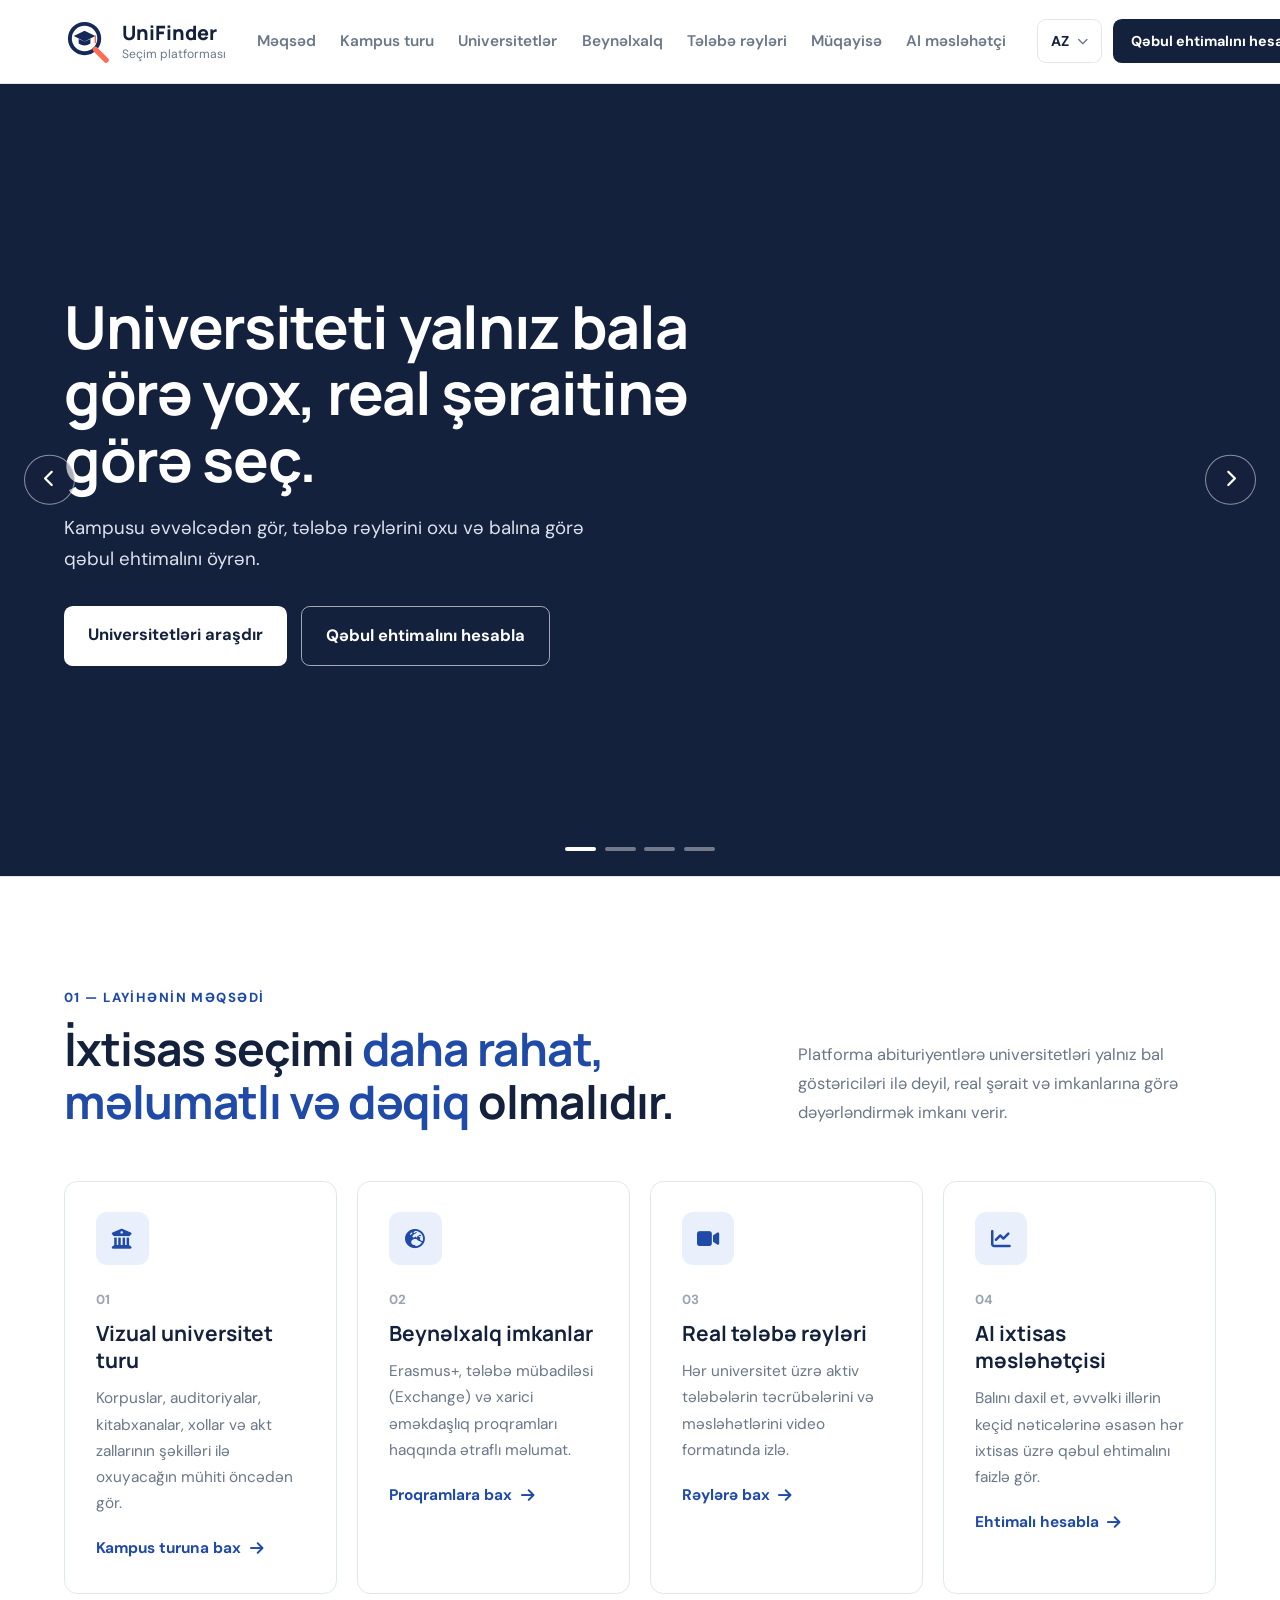
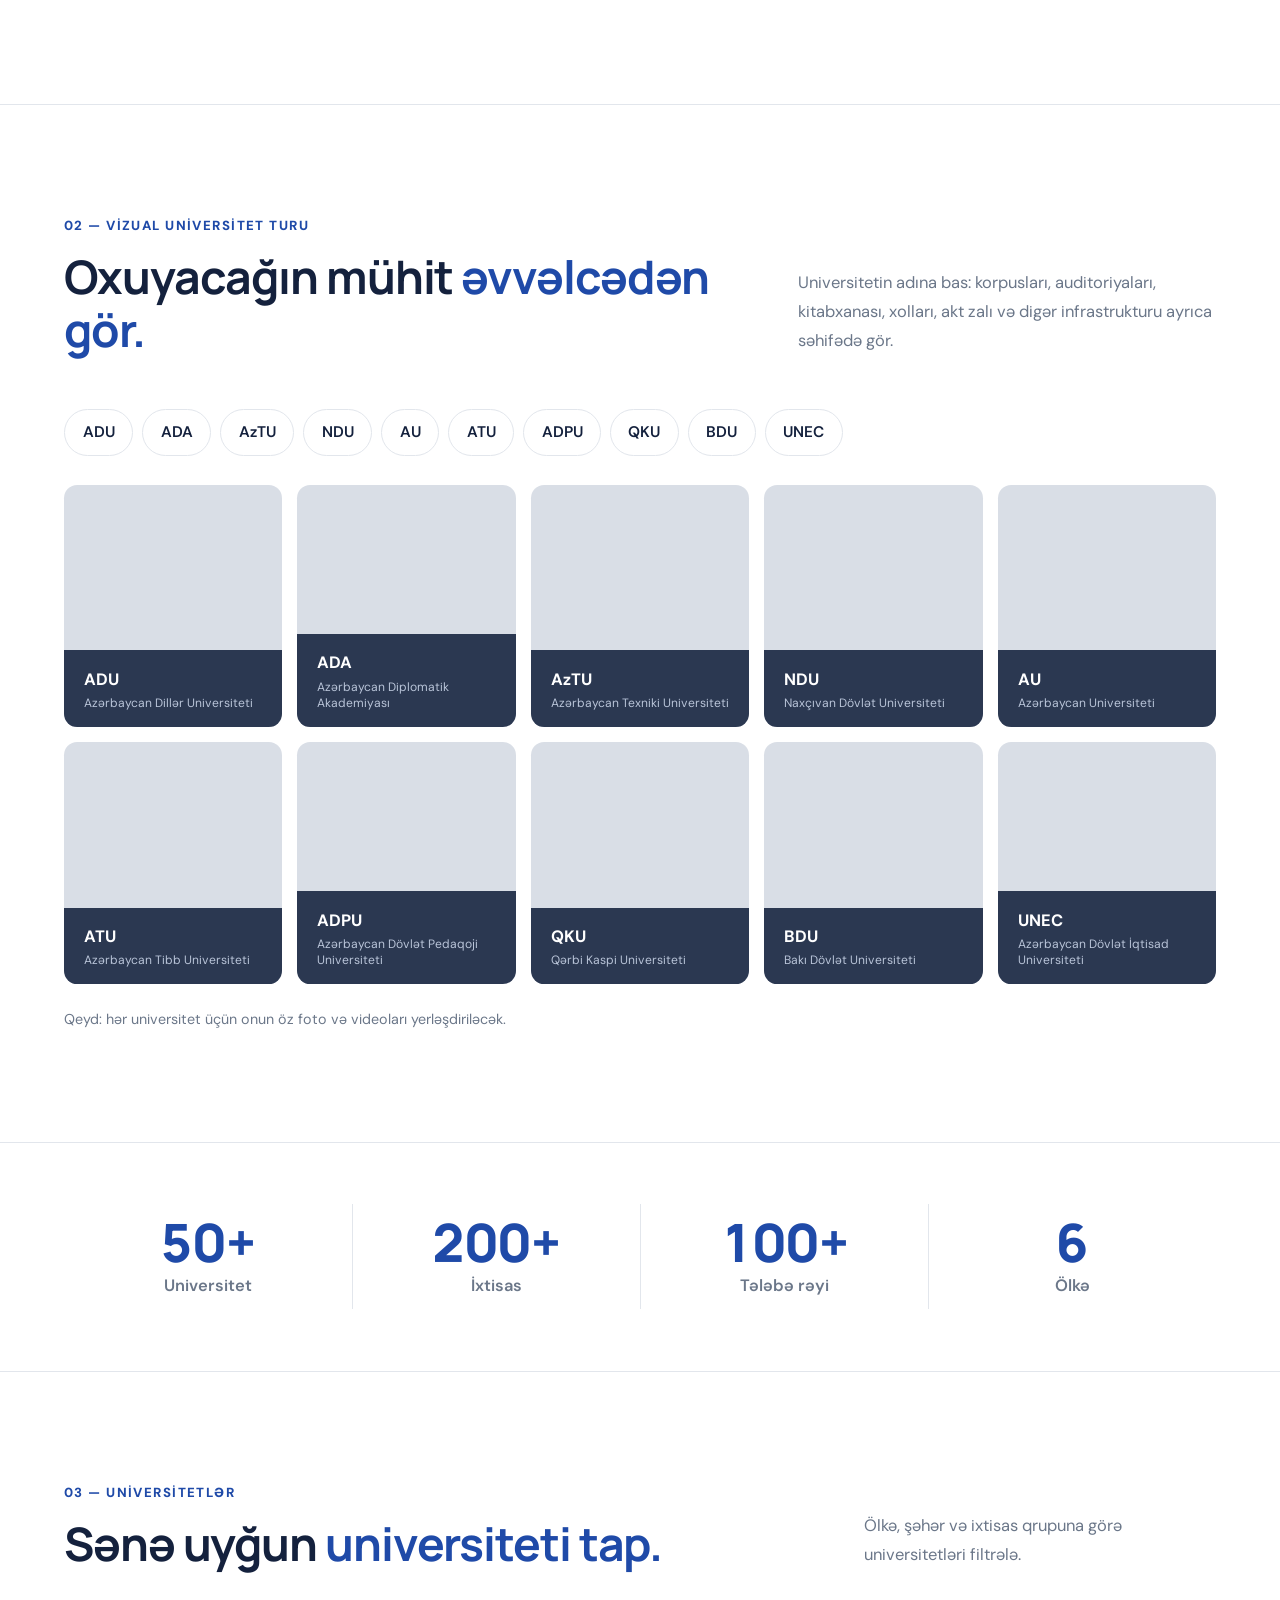
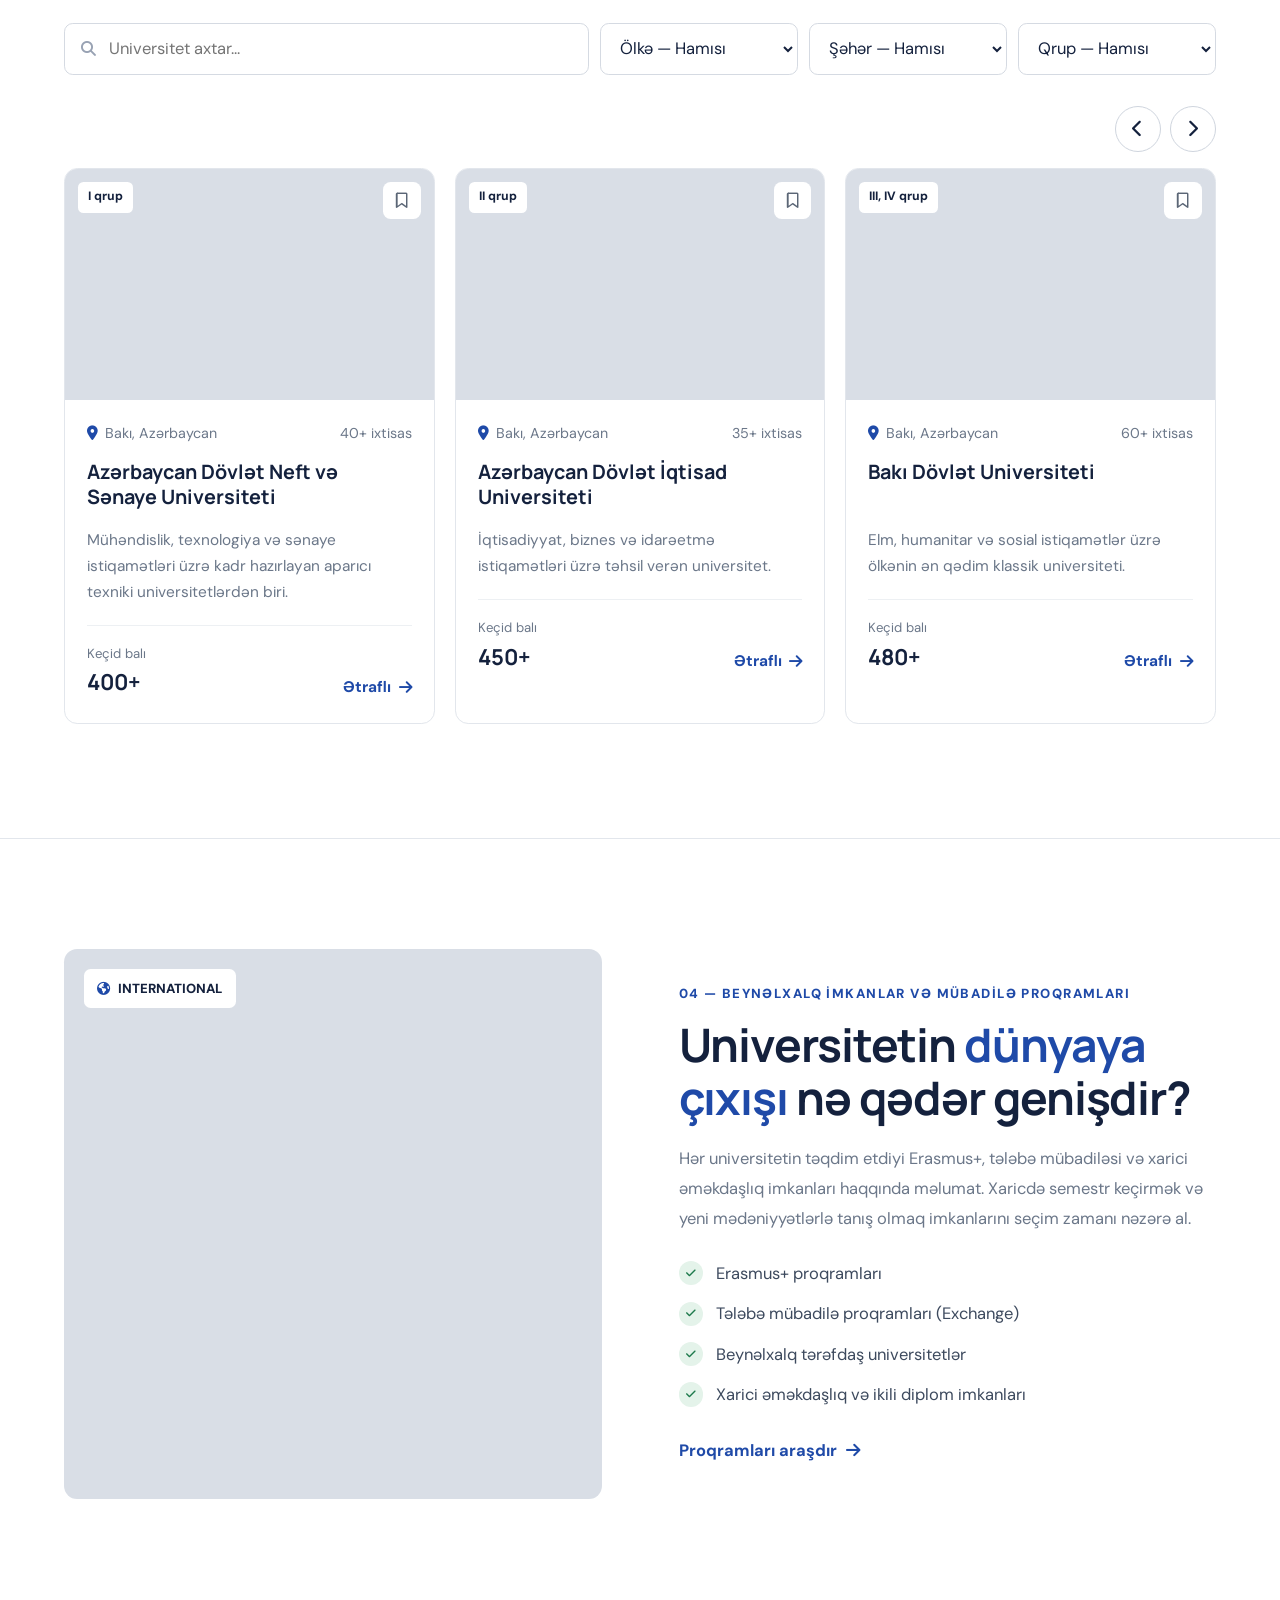
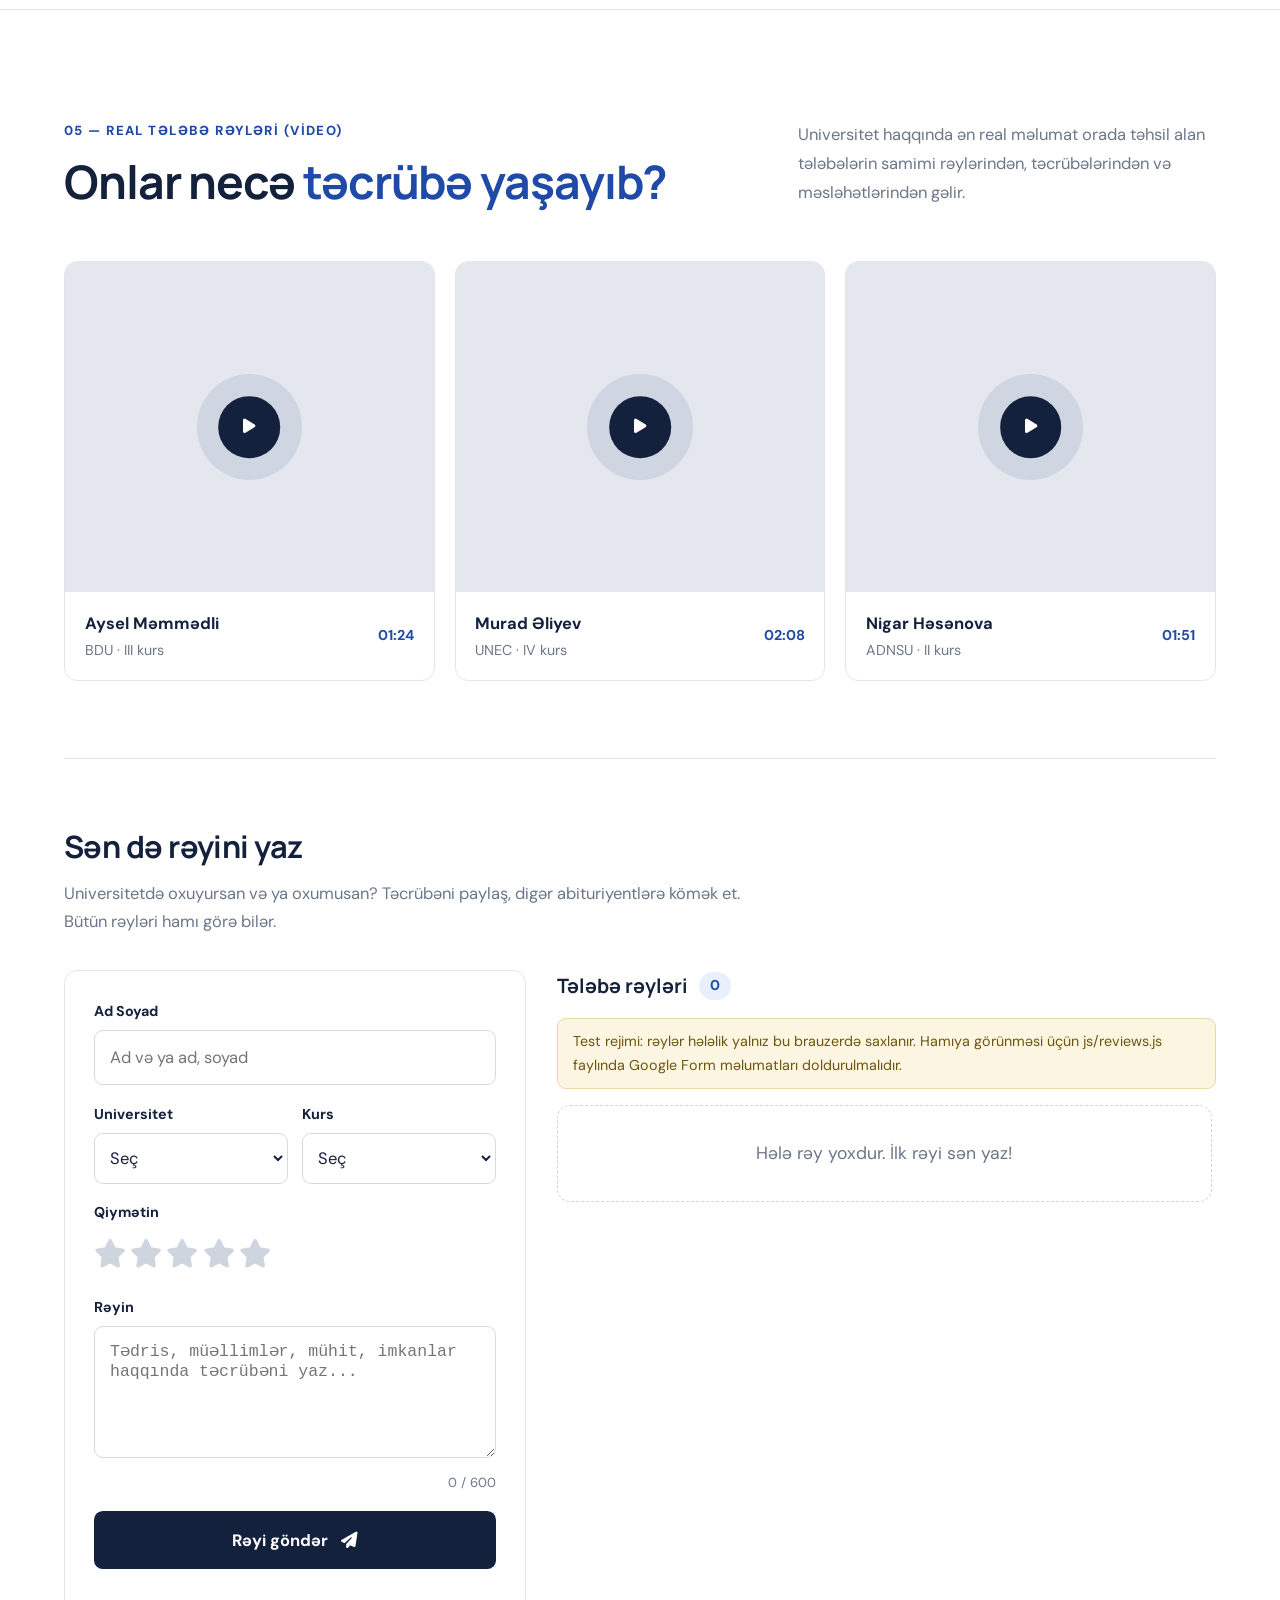
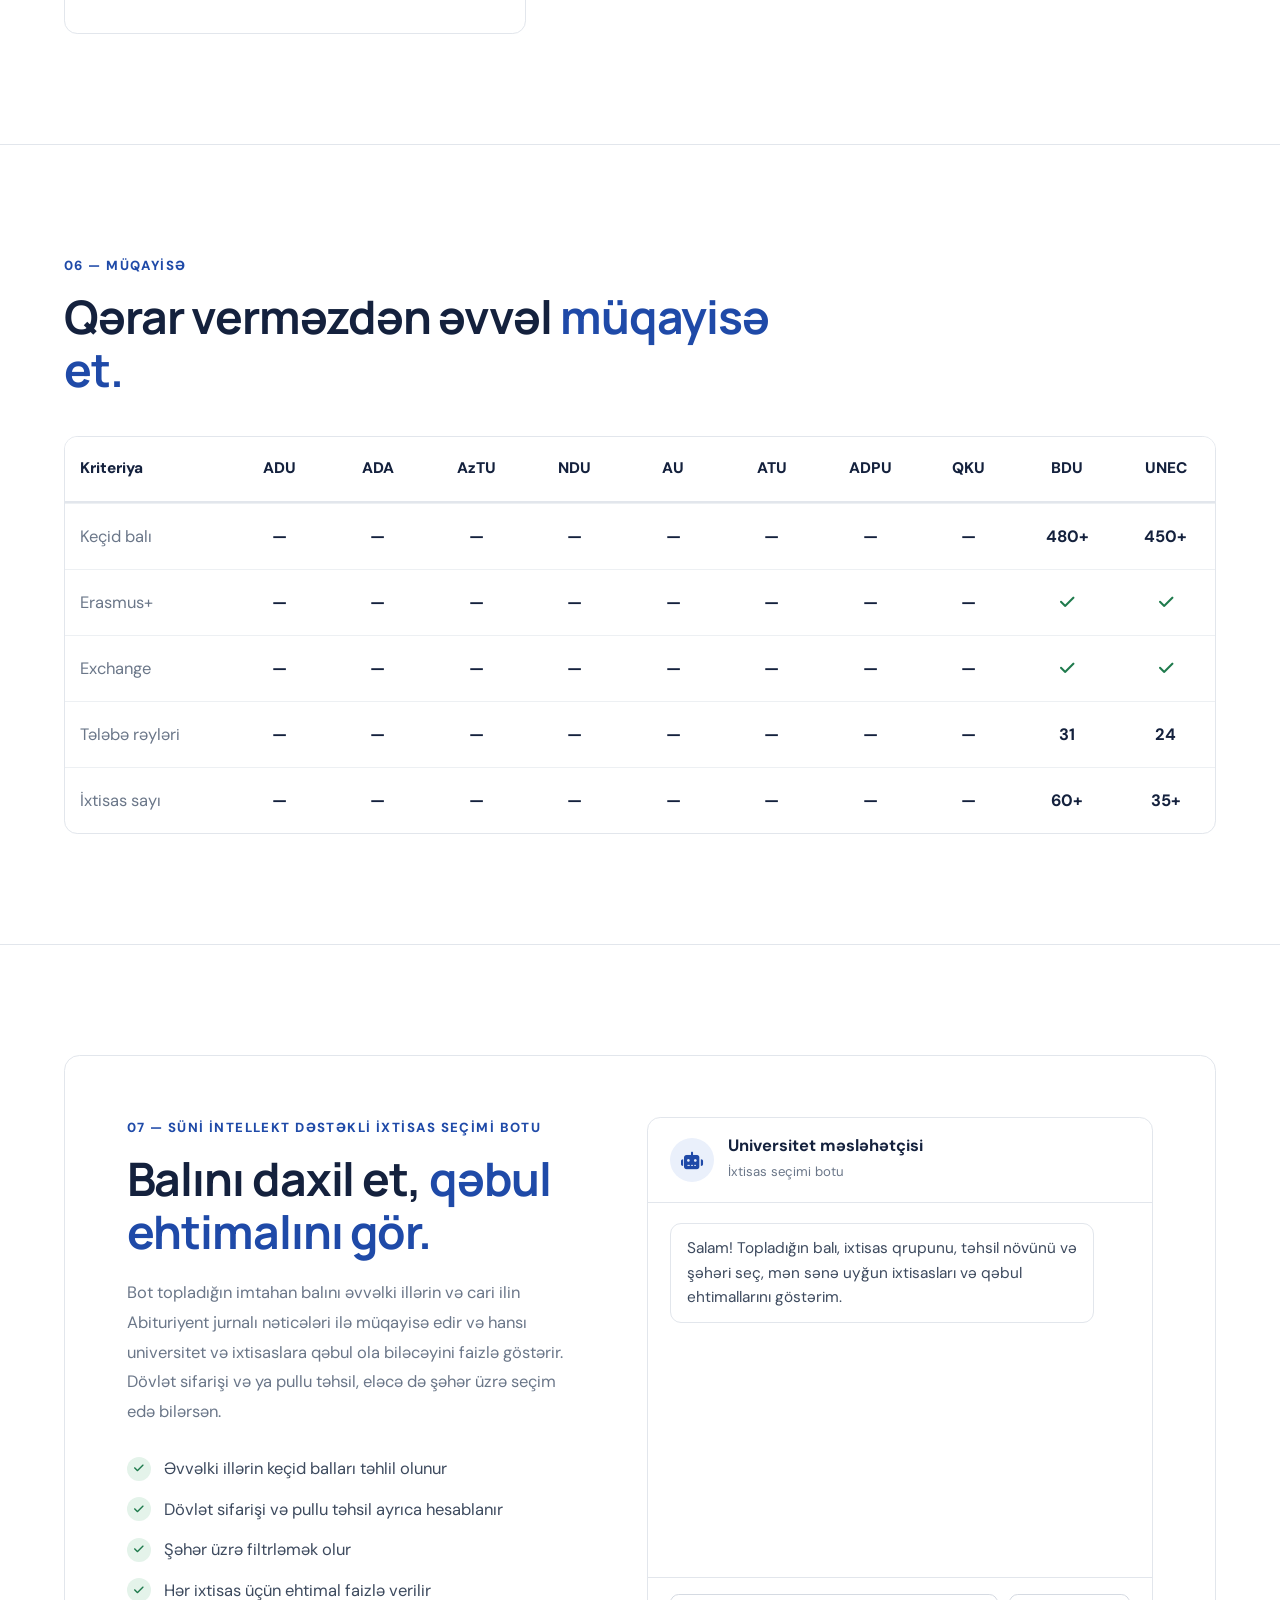
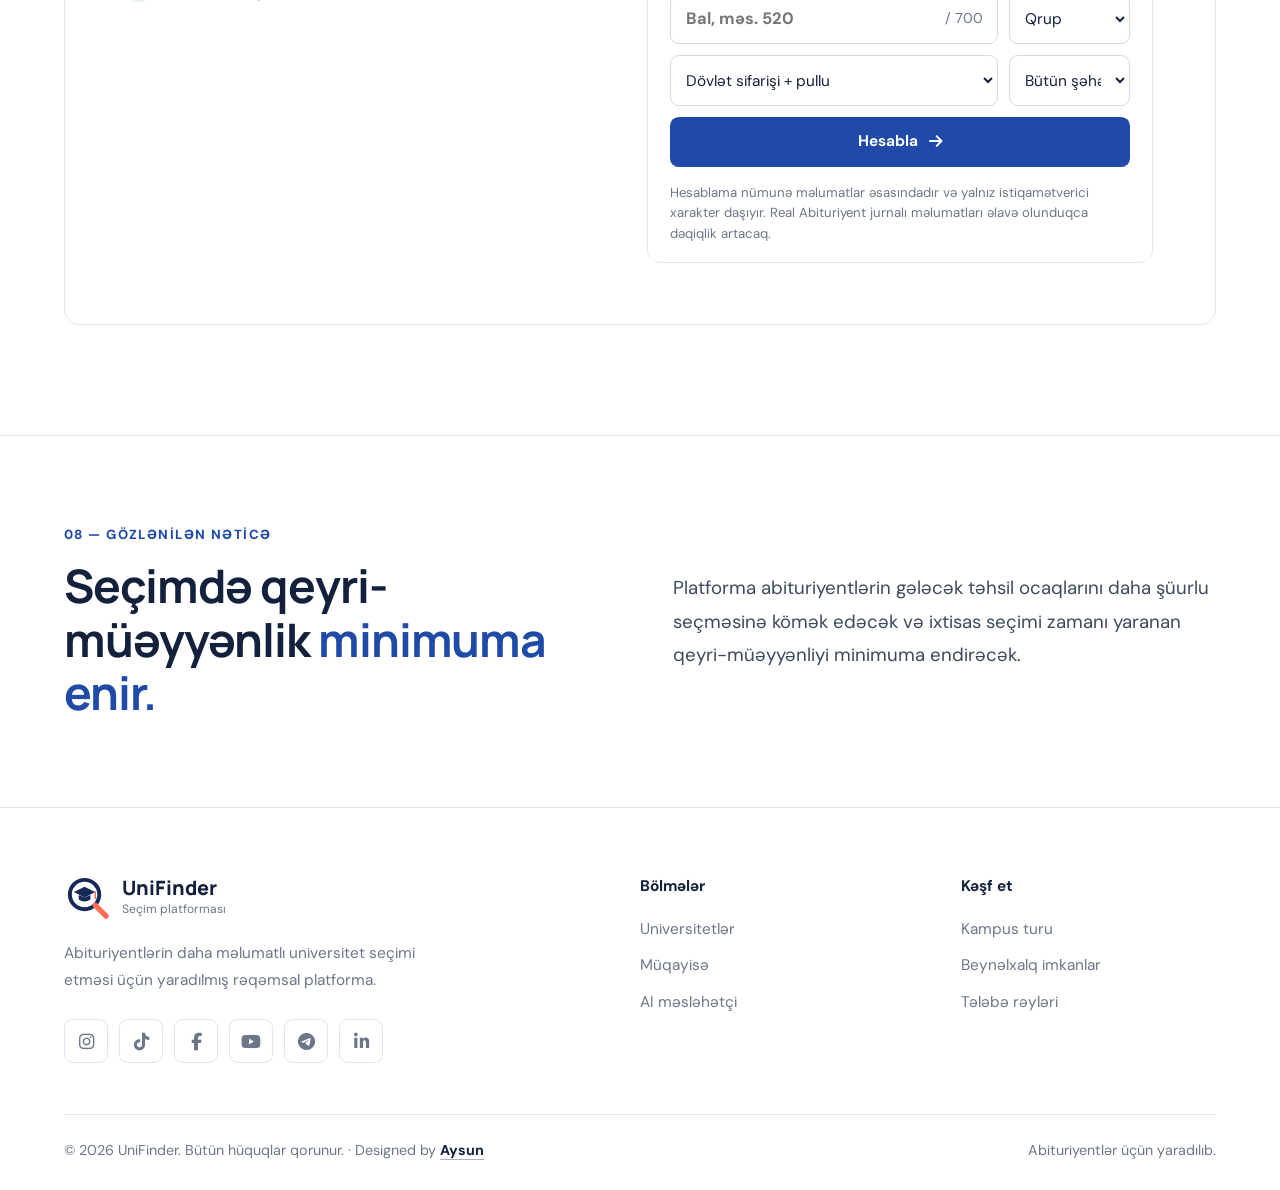
==== commit 65dea0e6: "as" ====
--- a/html/index.html
+++ b/html/index.html
@@ -7,7 +7,7 @@
     <title>UniFinder — Abituriyentlər üçün universitet seçimi platforması</title>
     <meta name="description"
         content="UniFinder: universitetləri kampus, beynəlxalq imkanlar və tələbə rəyləri ilə tanıyın, balınıza görə qəbul ehtimalını hesablayın.">
-    <link rel="icon" type="image/svg+xml" href="/images/icon.svg">
+    <link rel="icon" type="image/svg+xml" href="../images/icon.svg">
     <link rel="preconnect" href="https://fonts.googleapis.com">
     <link rel="preconnect" href="https://fonts.gstatic.com" crossorigin>
     <link
@@ -57,11 +57,10 @@
     </header>
     <main id="top">
 
-        <!-- HERO SLAYD (məzmun js/home-extra.js-dən gəlir) -->
+
         <section class="hero-slider" id="heroSlider" aria-label="Əsas slayd"></section>
 
 
-        <!-- GOAL -->
         <section class="goal" id="goal">
             <div class="container">
                 <div class="section-heading">
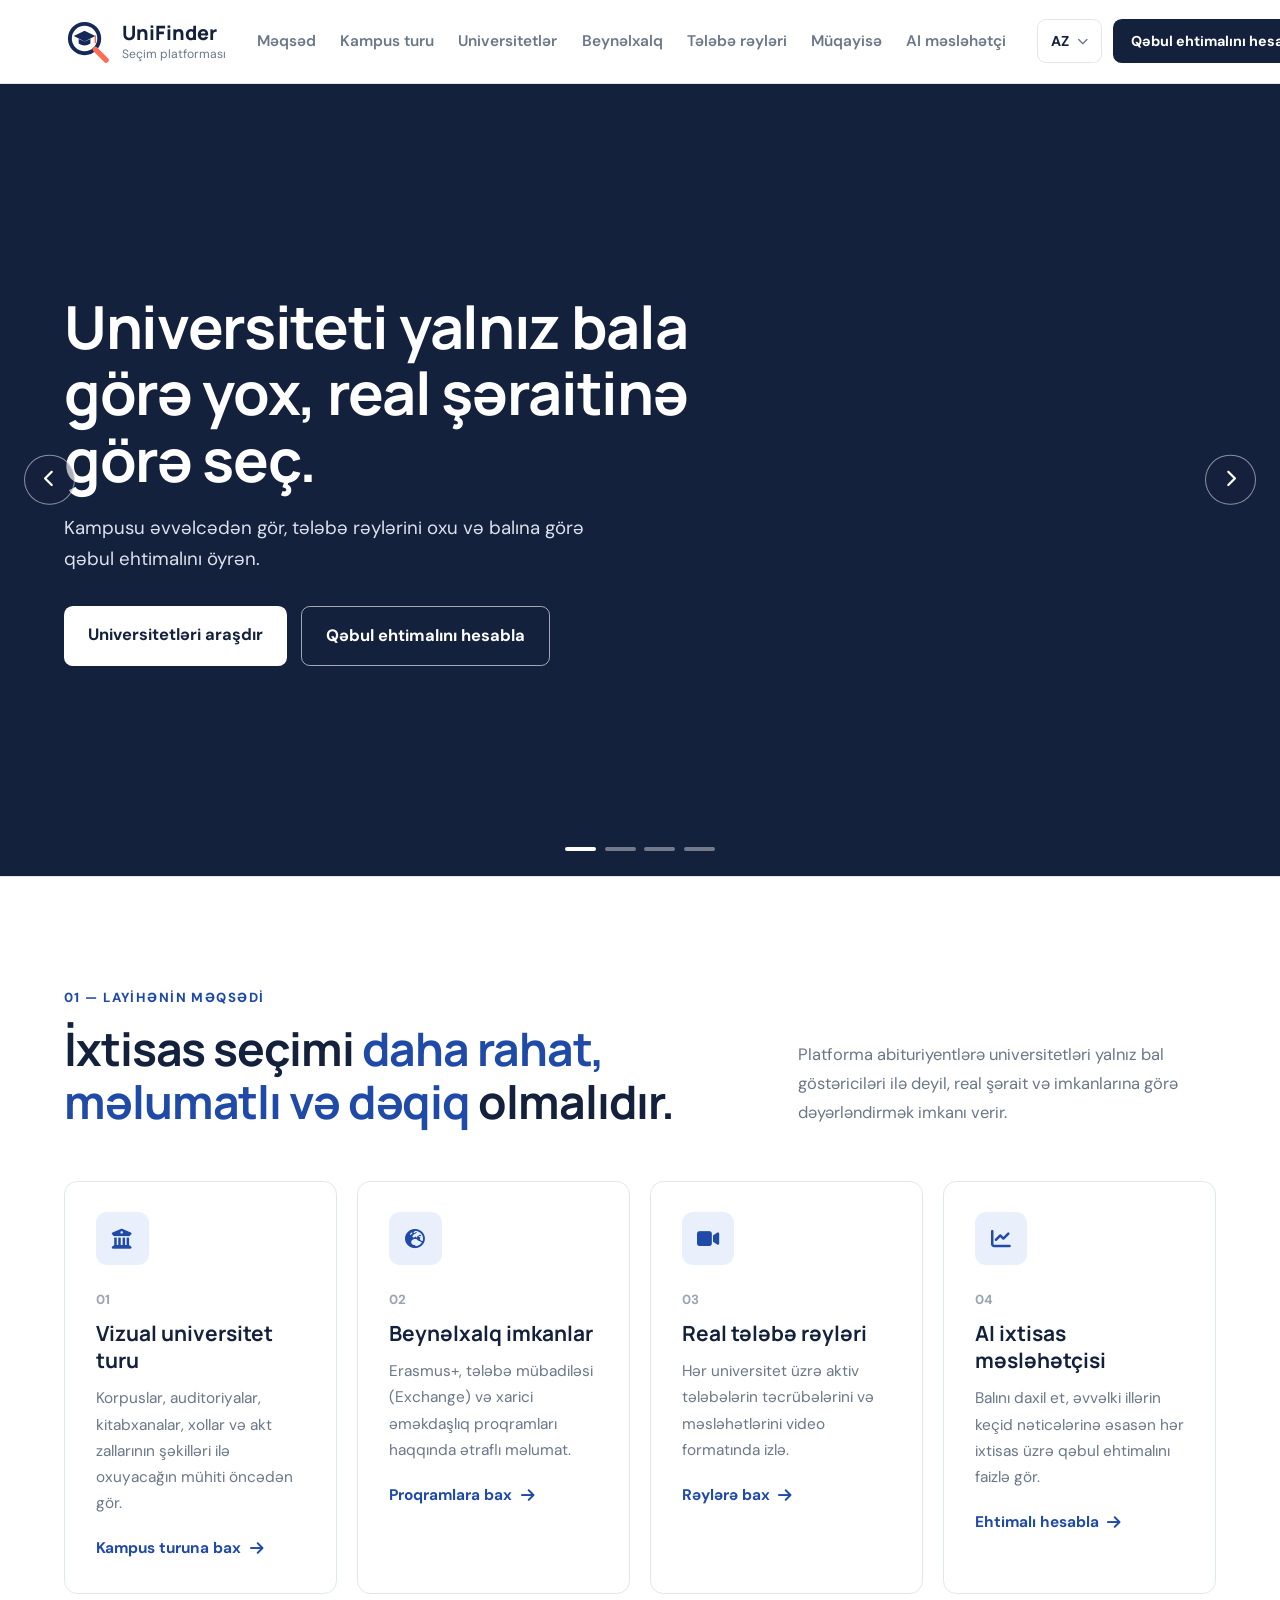
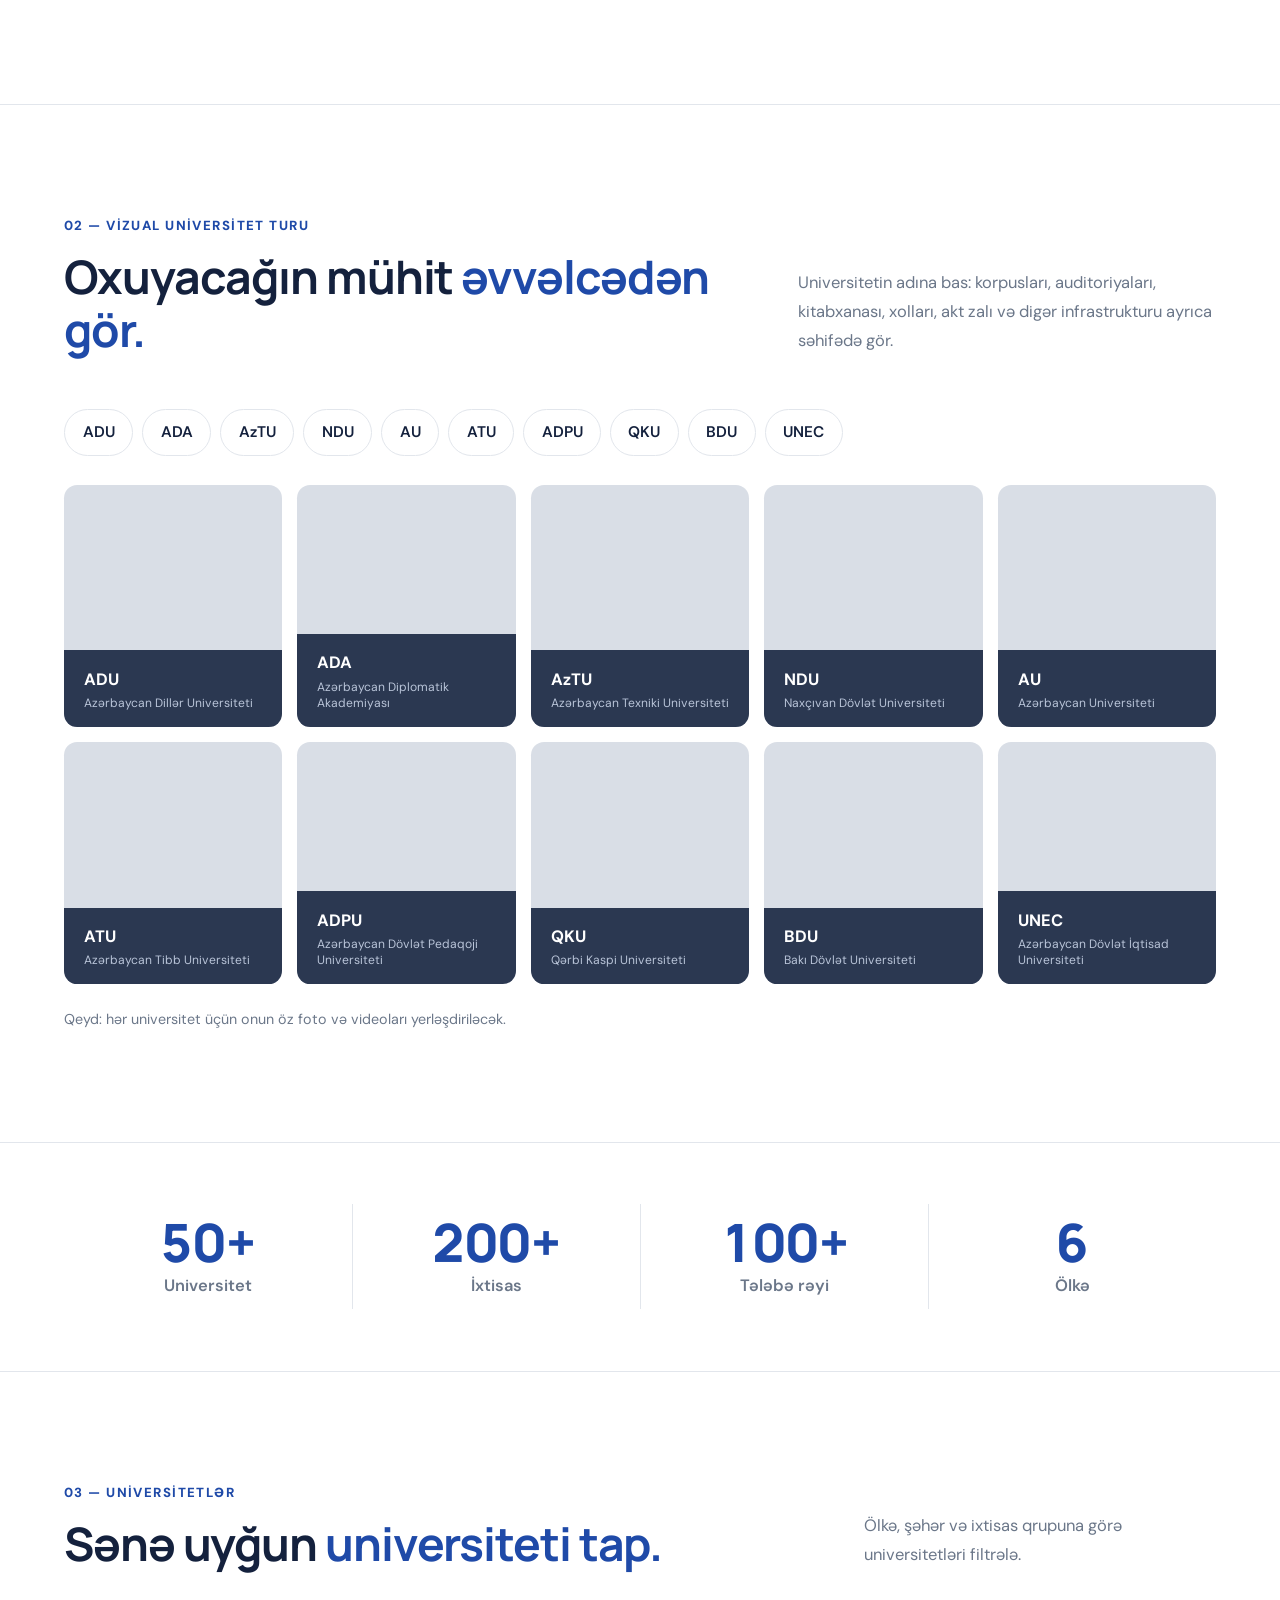
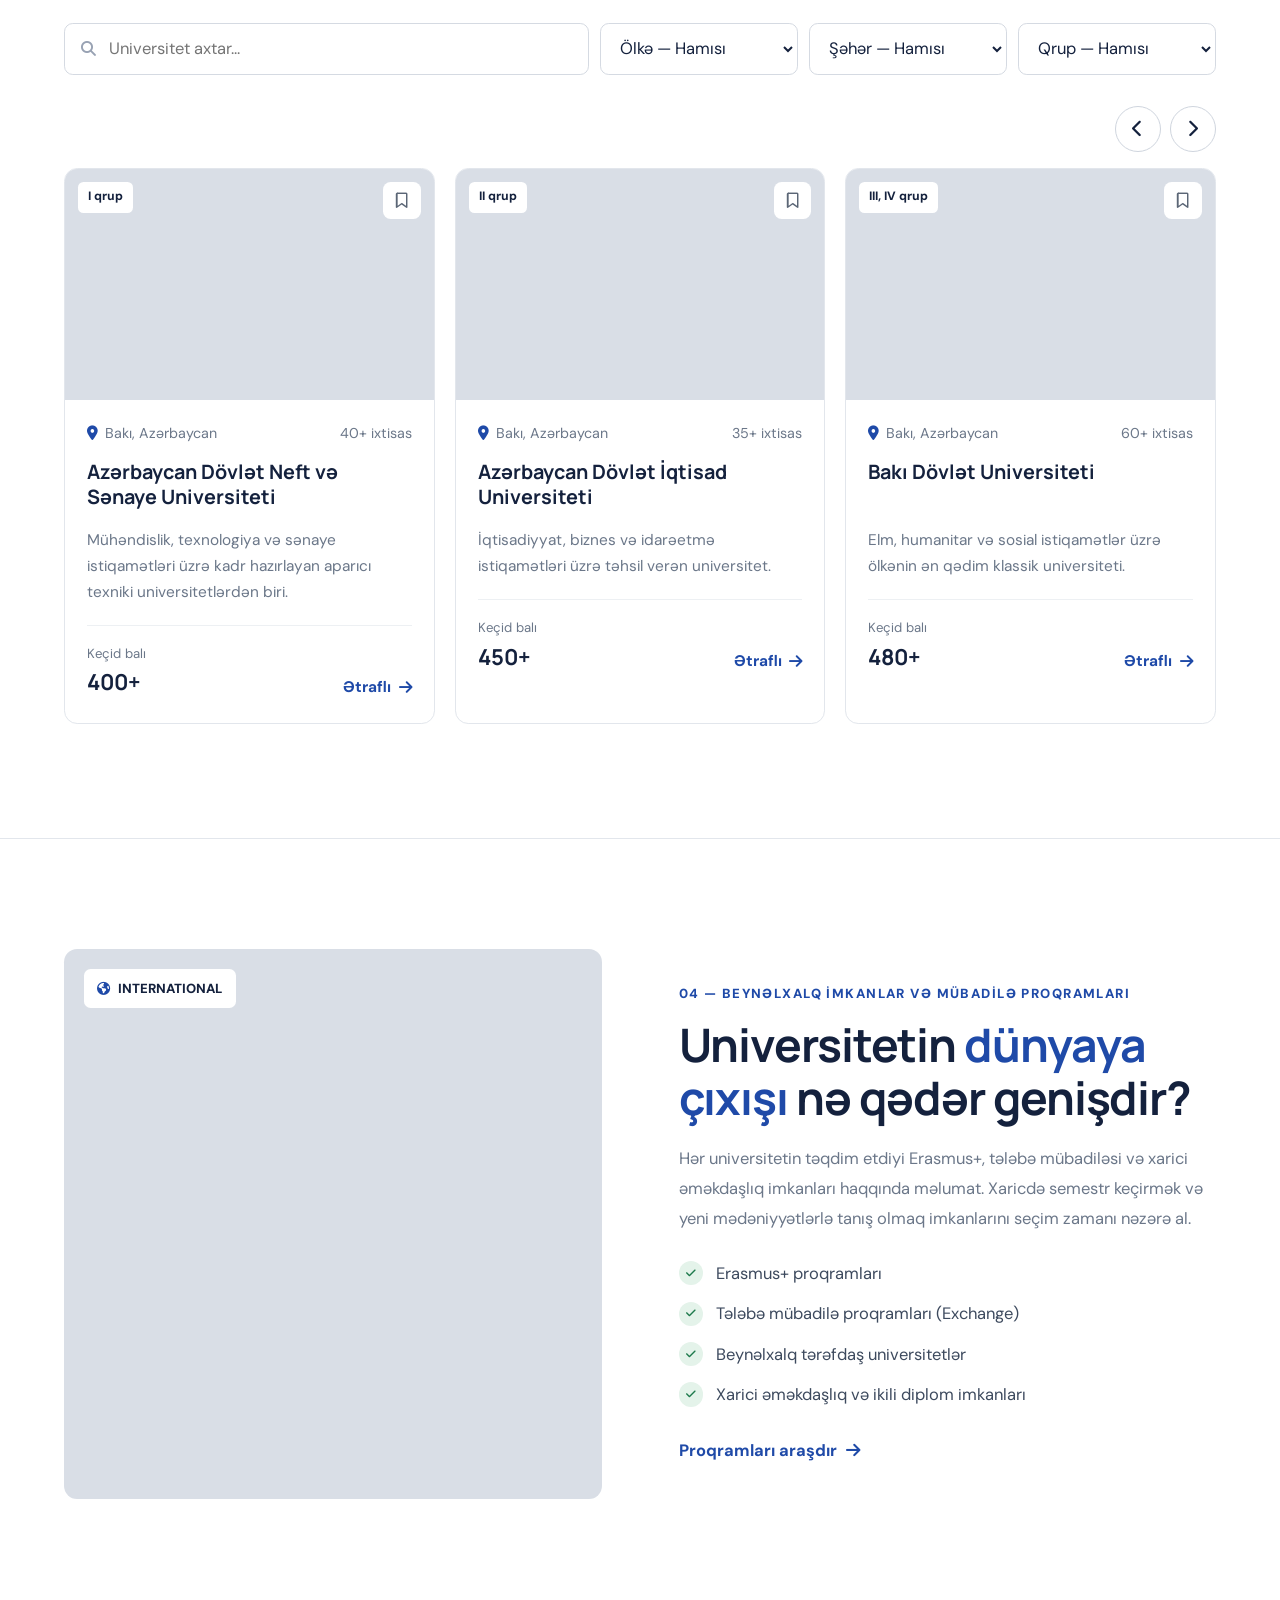
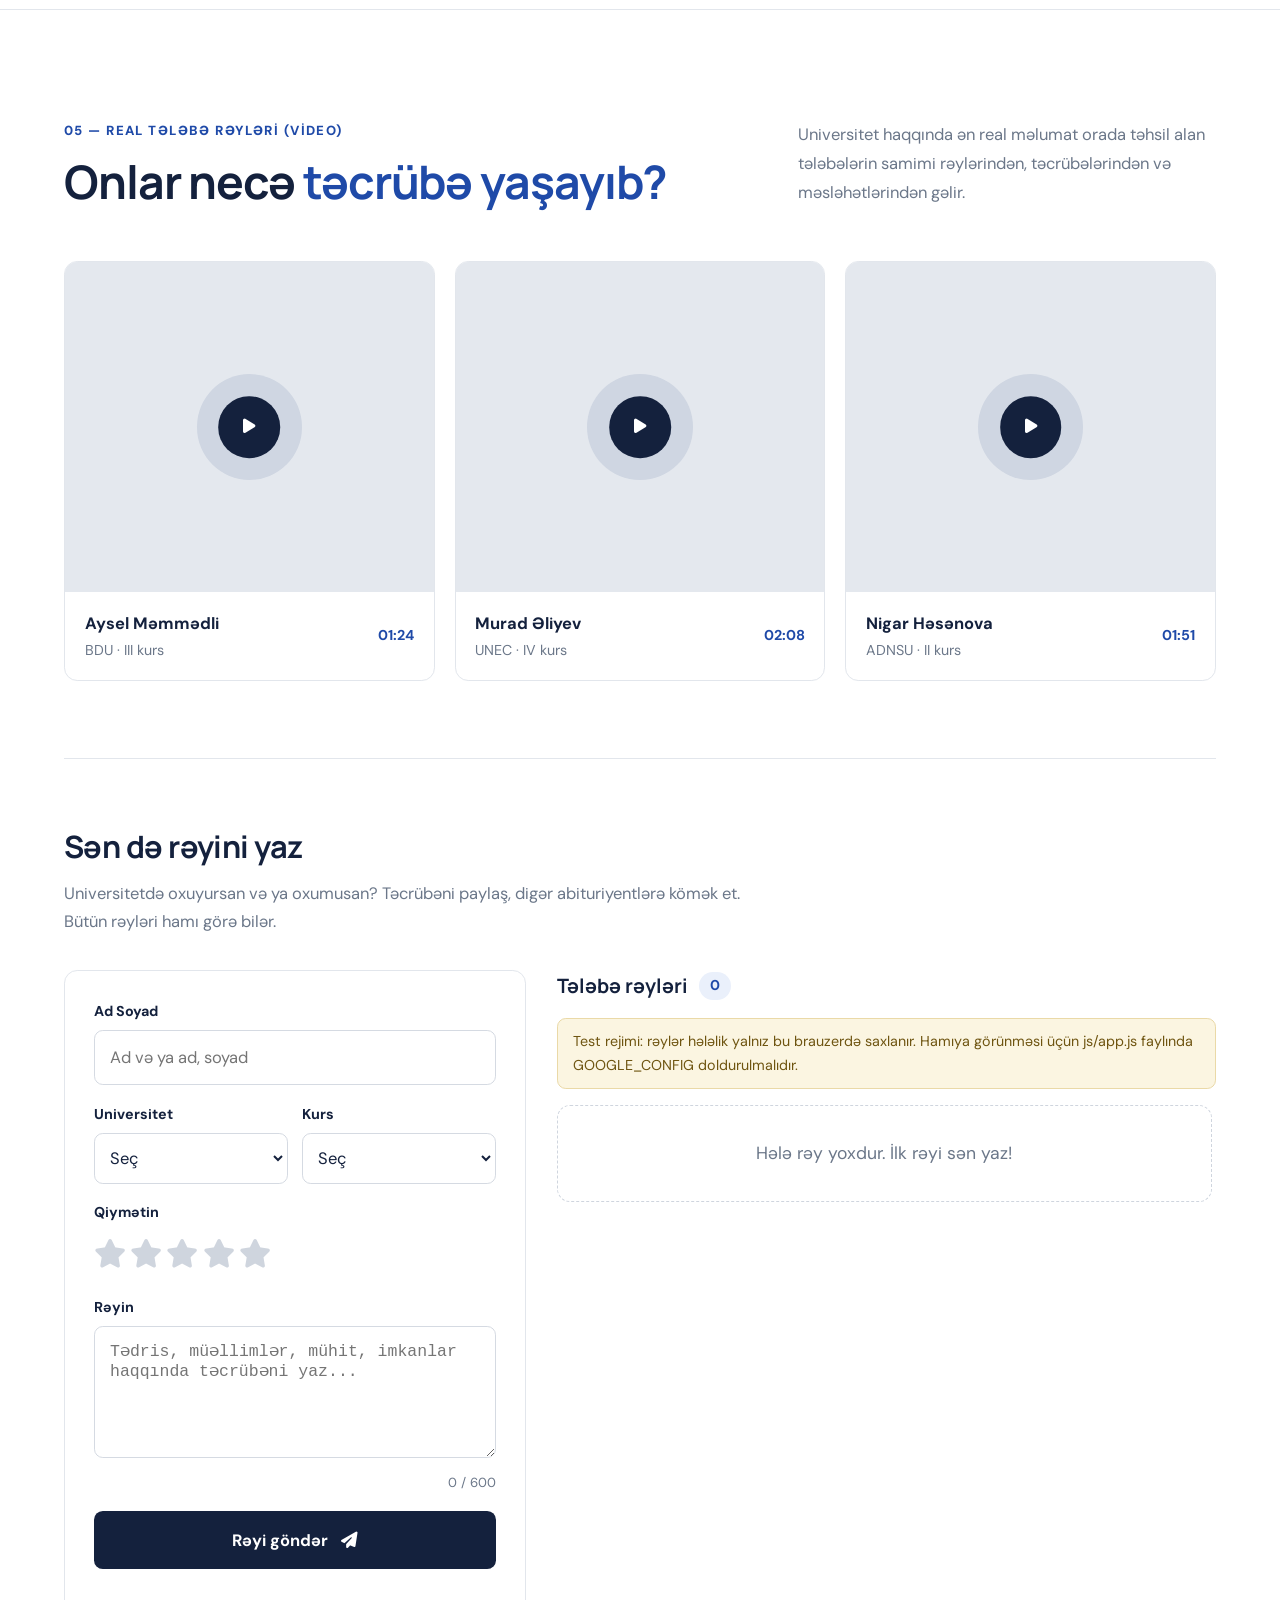
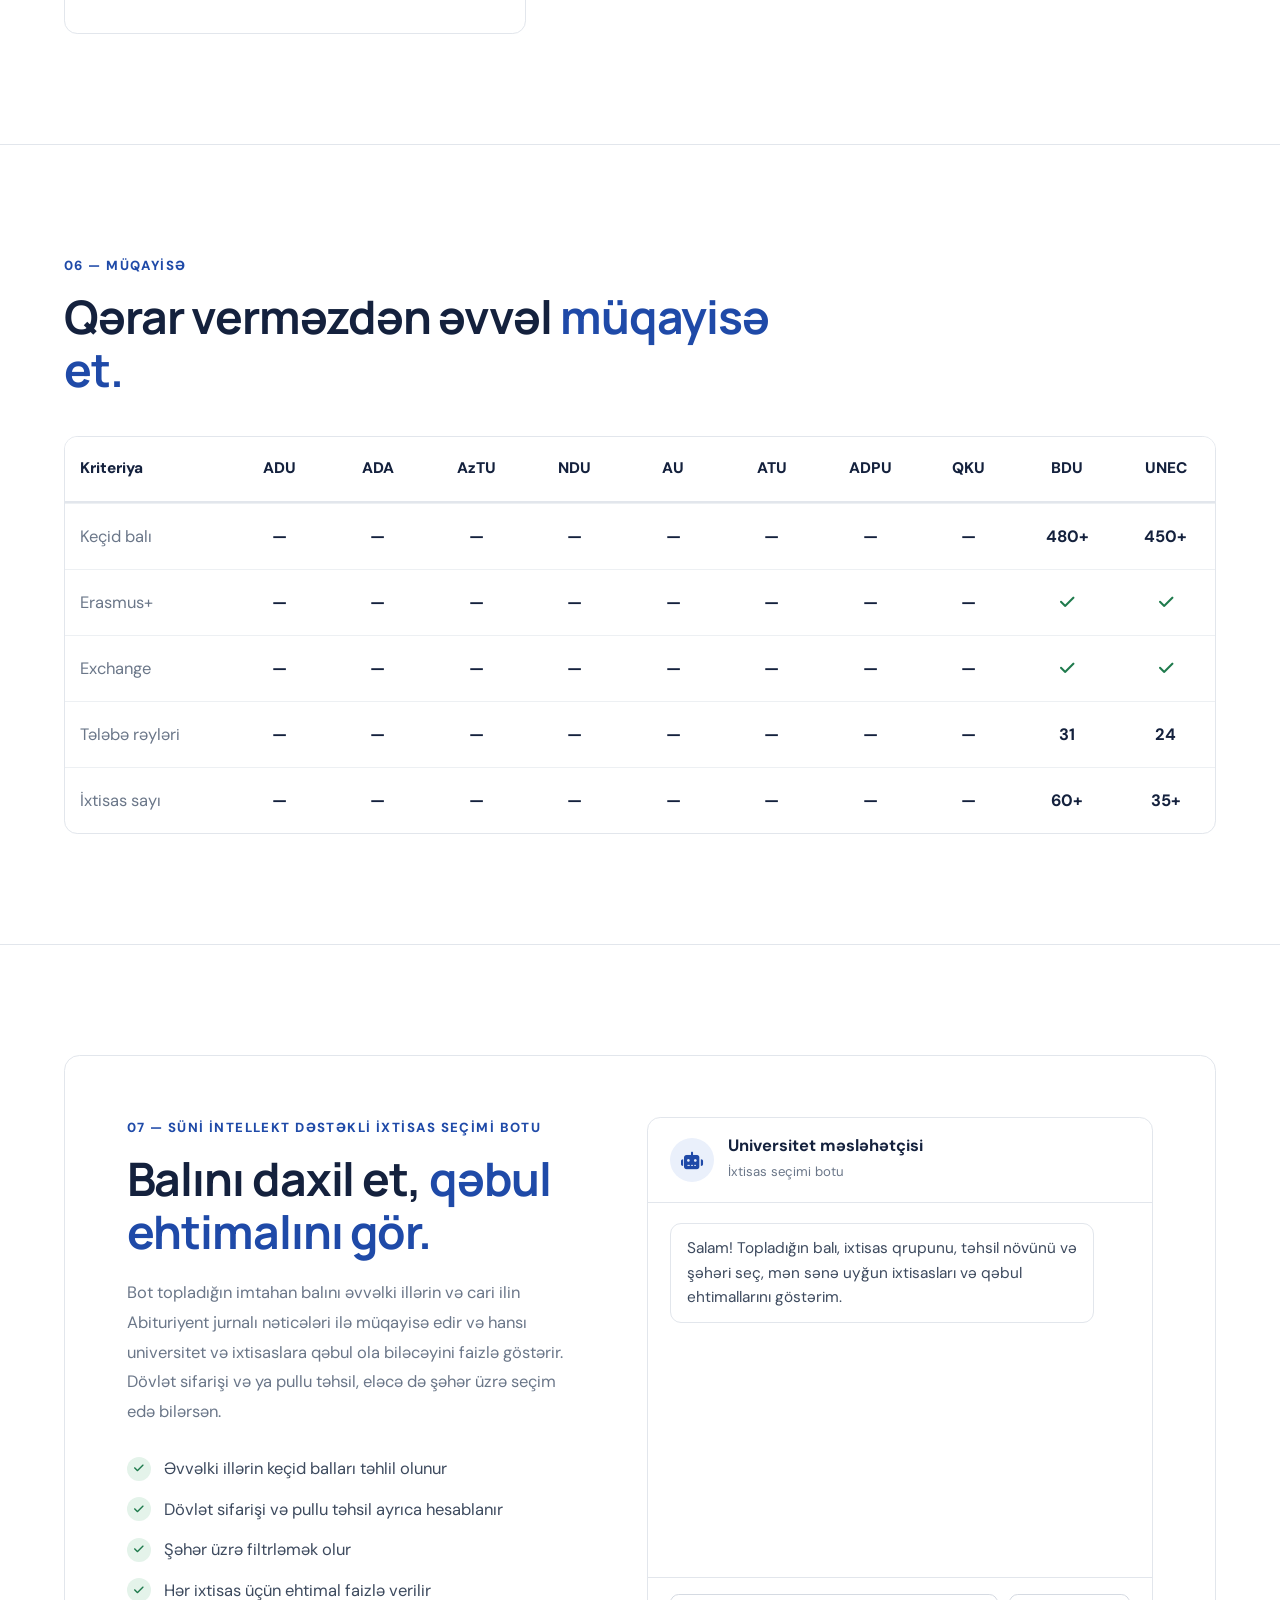
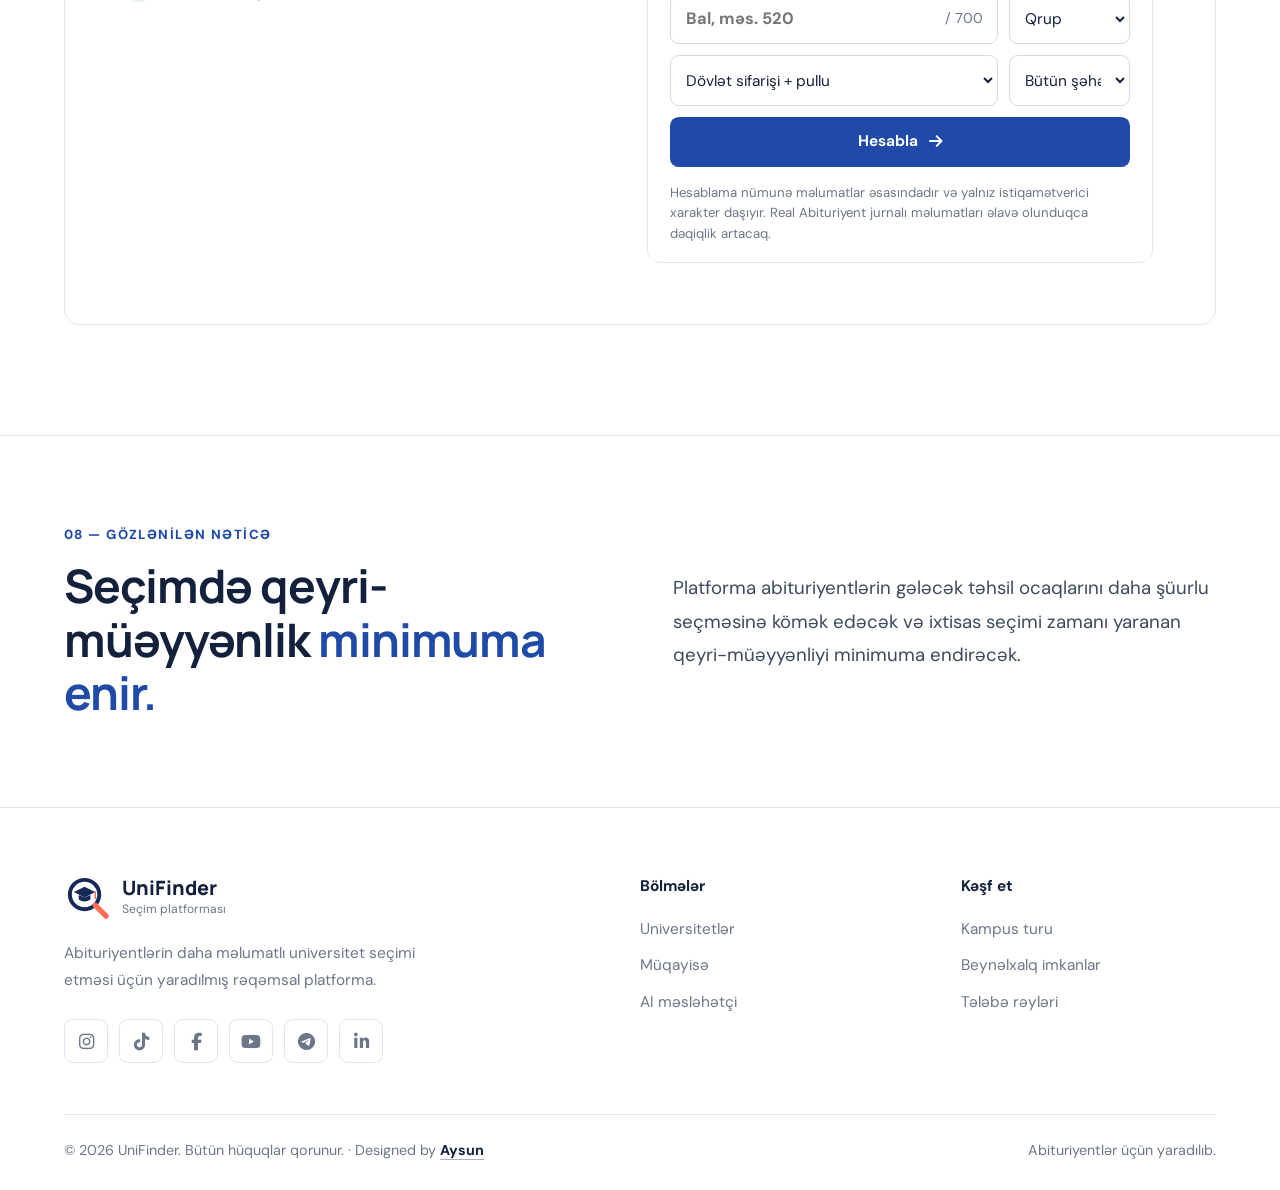
==== commit d33adfc0: "js fayllari bir fayla yigildi" ====
--- a/html/index.html
+++ b/html/index.html
@@ -497,12 +497,9 @@
         </div>
     </div>
 
-    <script src="../js/data.js"></script>
-    <script src="../js/data-extra.js"></script>
-    <script src="../js/common.js"></script>
+
     <script src="../js/script.js"></script>
-    <script src="../js/home-extra.js"></script>
-    <script src="../js/reviews.js"></script>
+
 </body>
 
 </html>
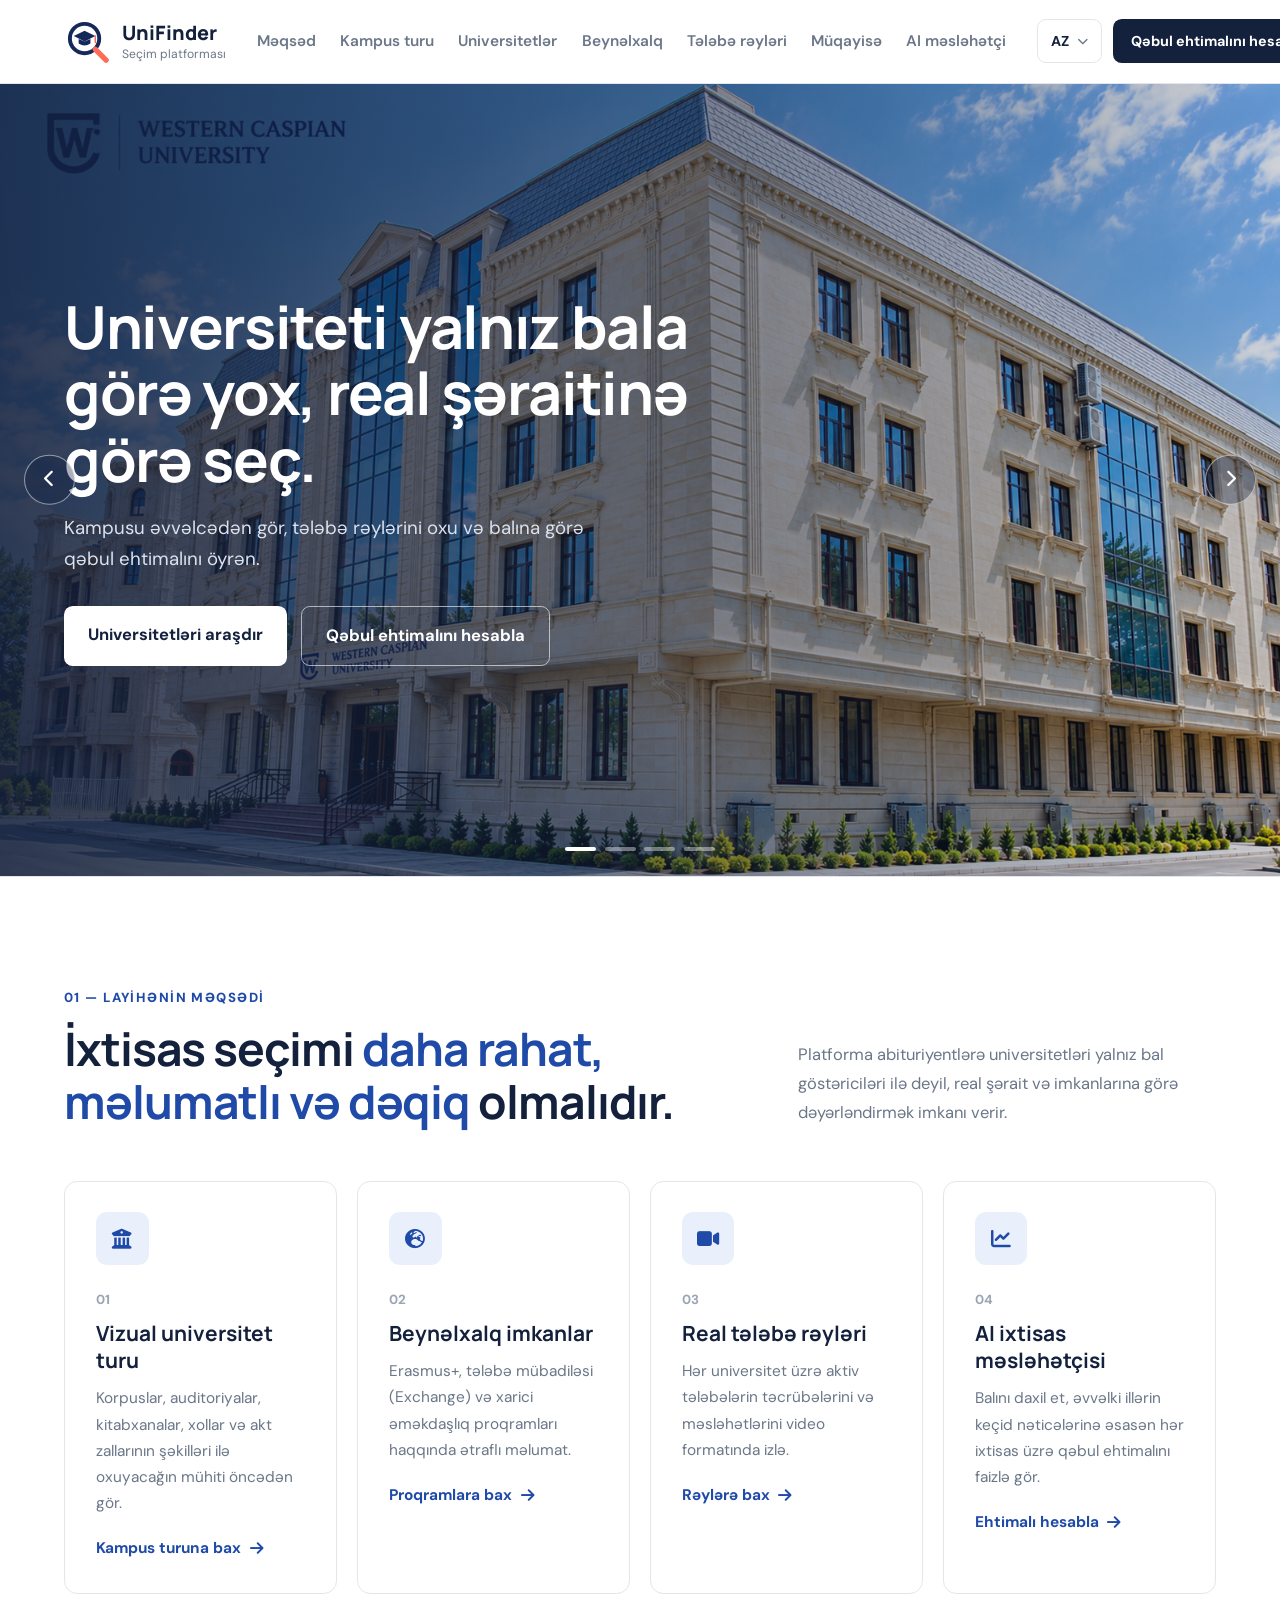
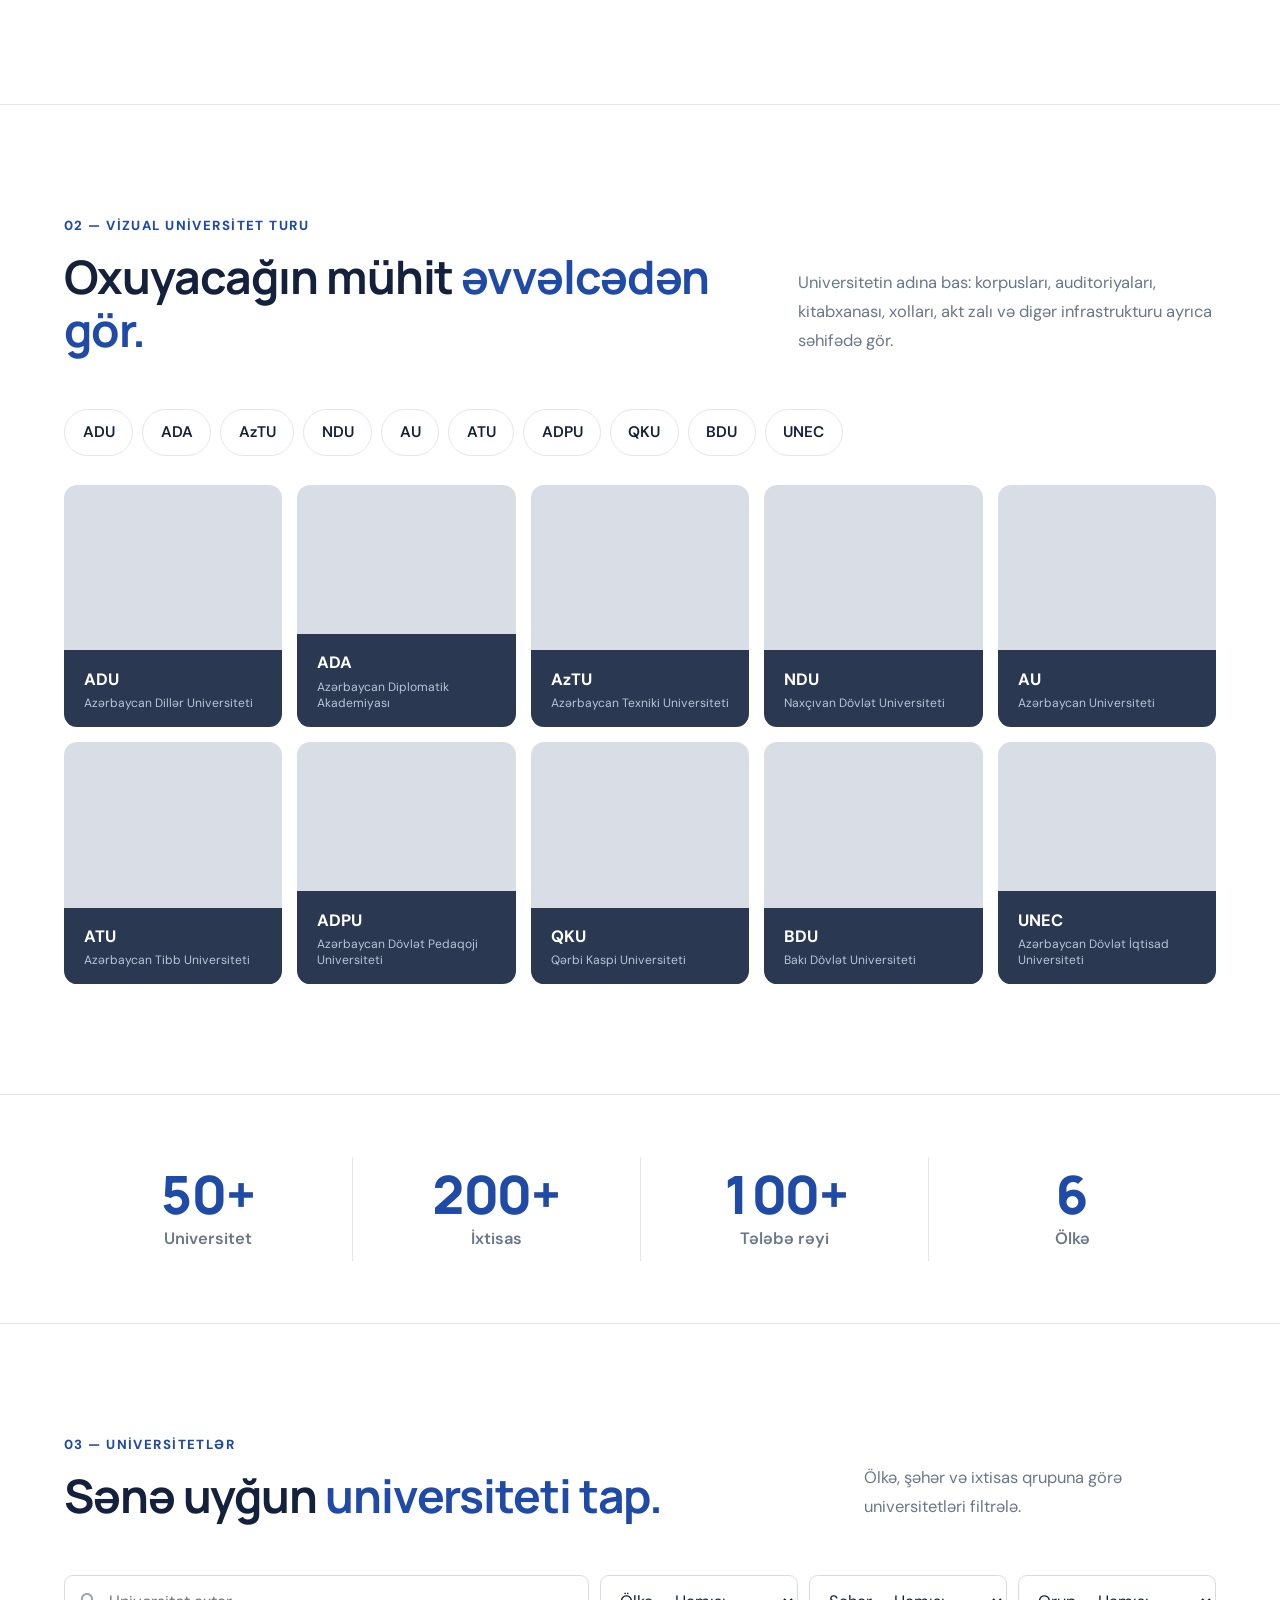
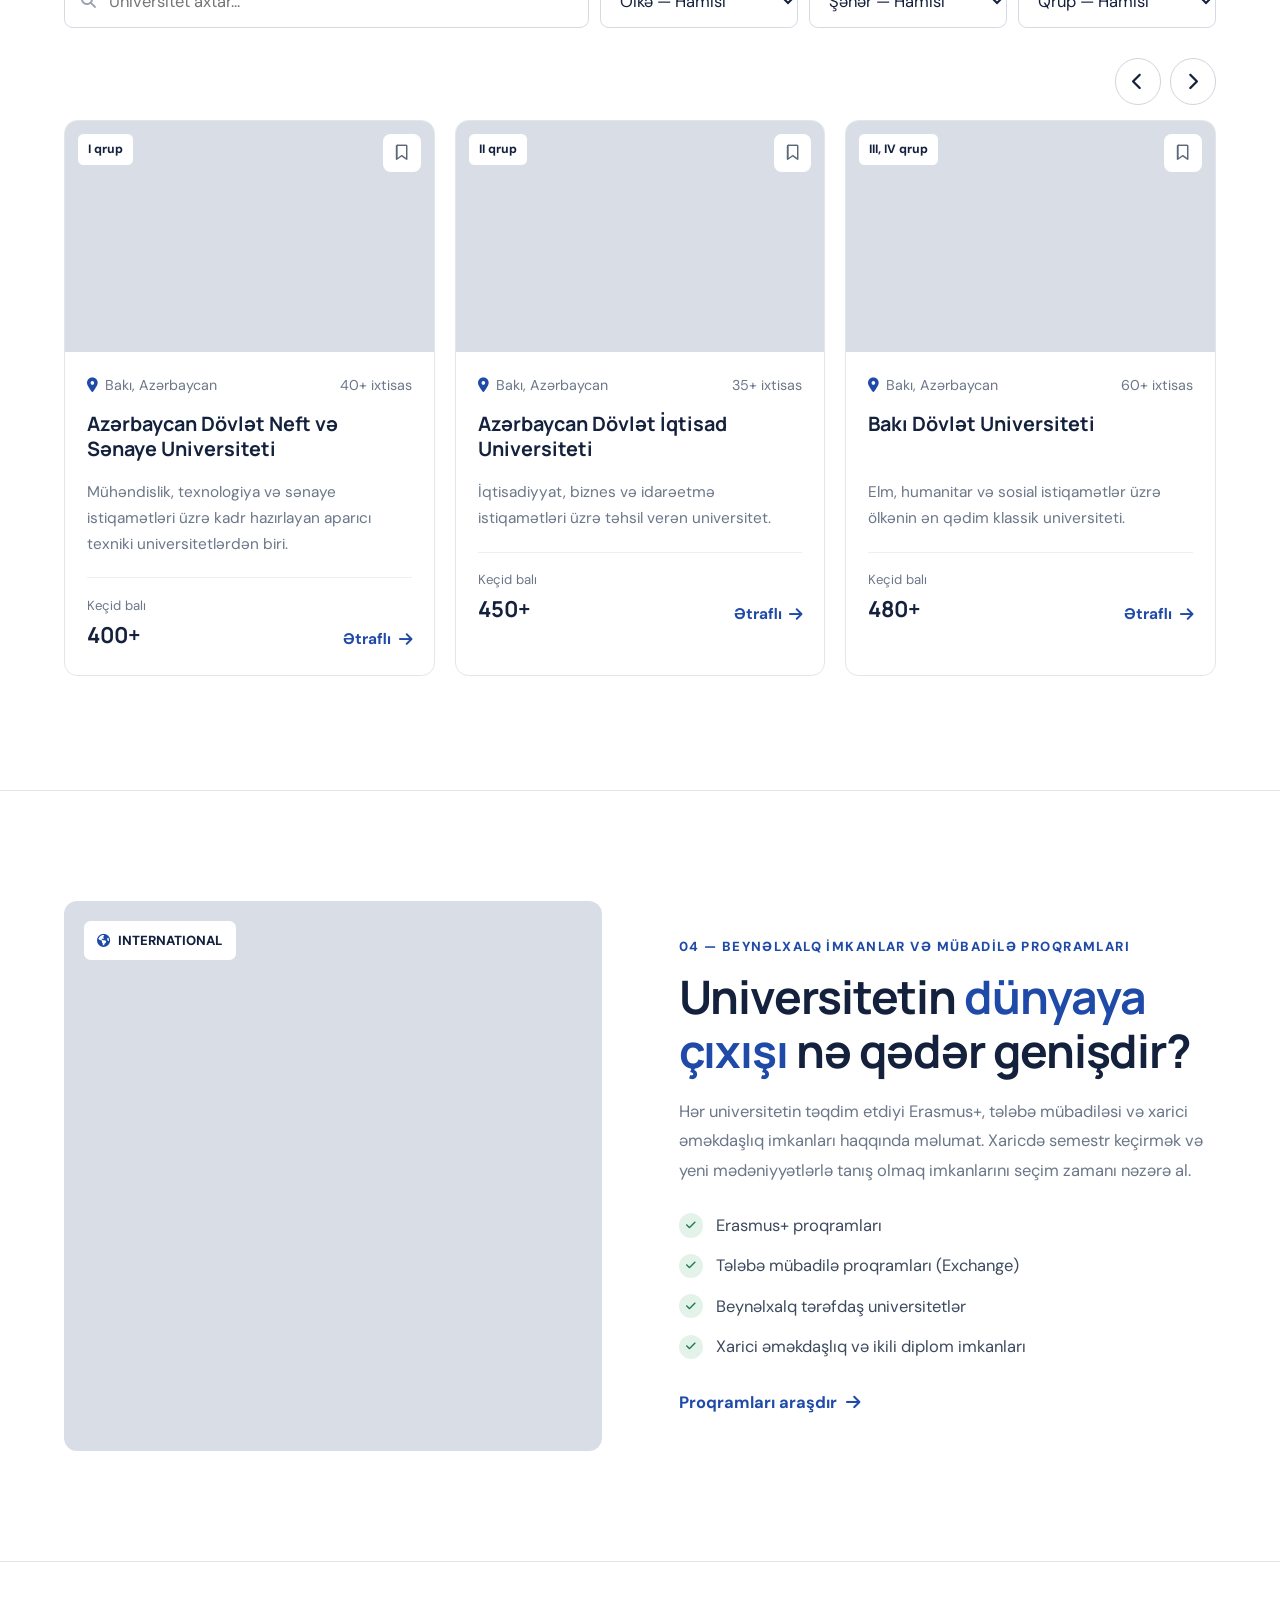
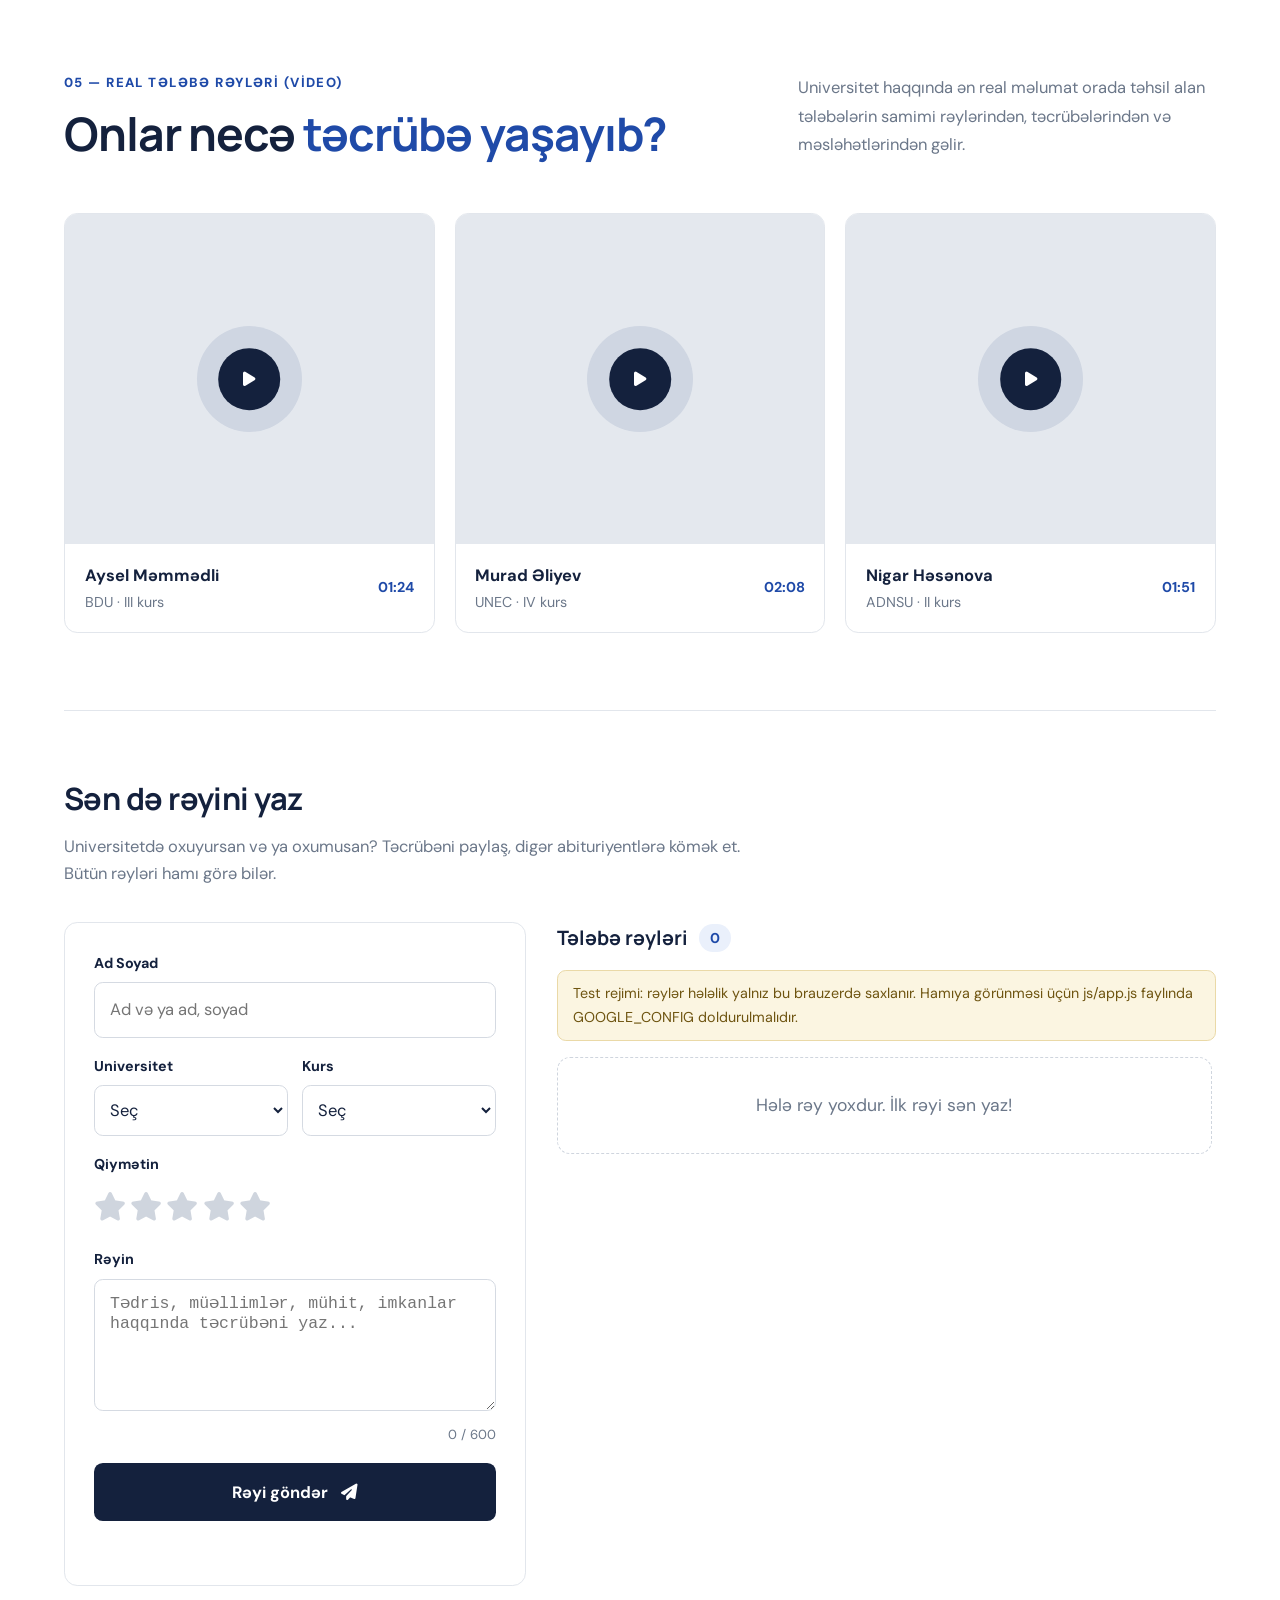
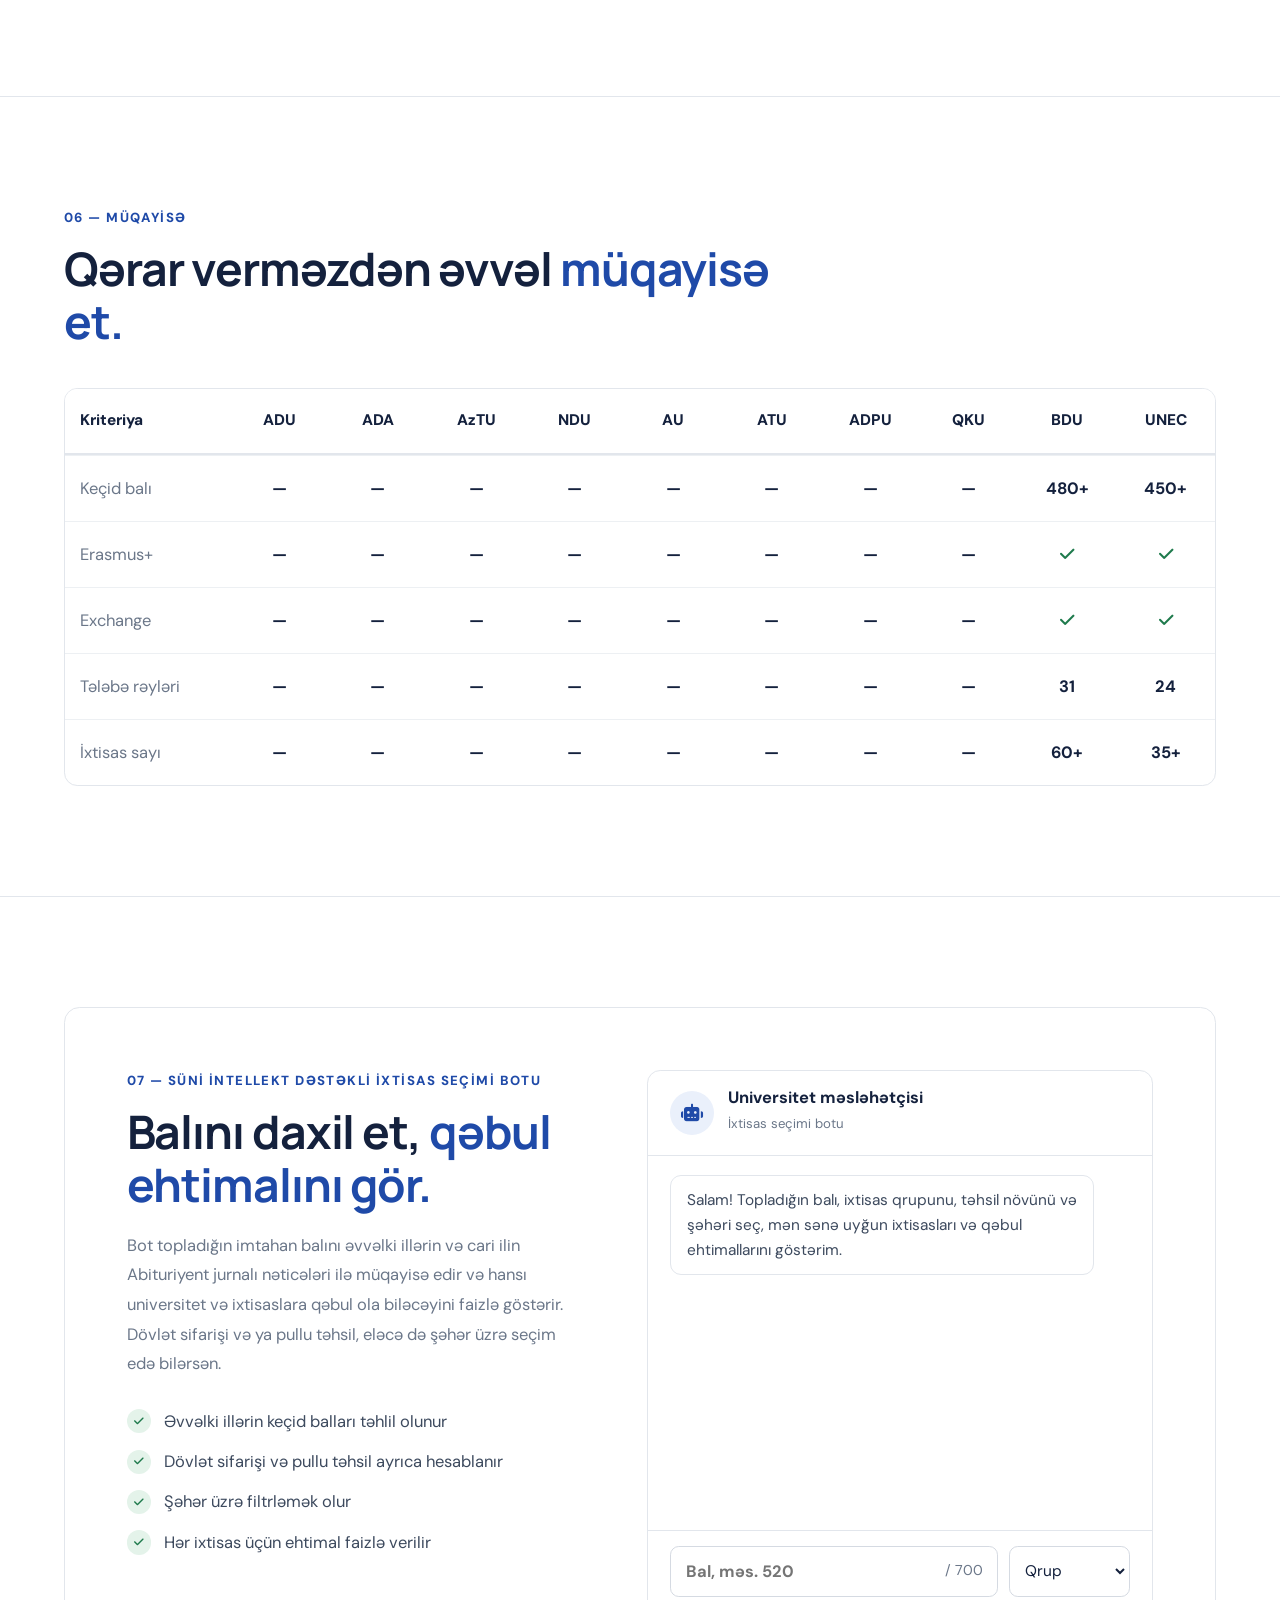
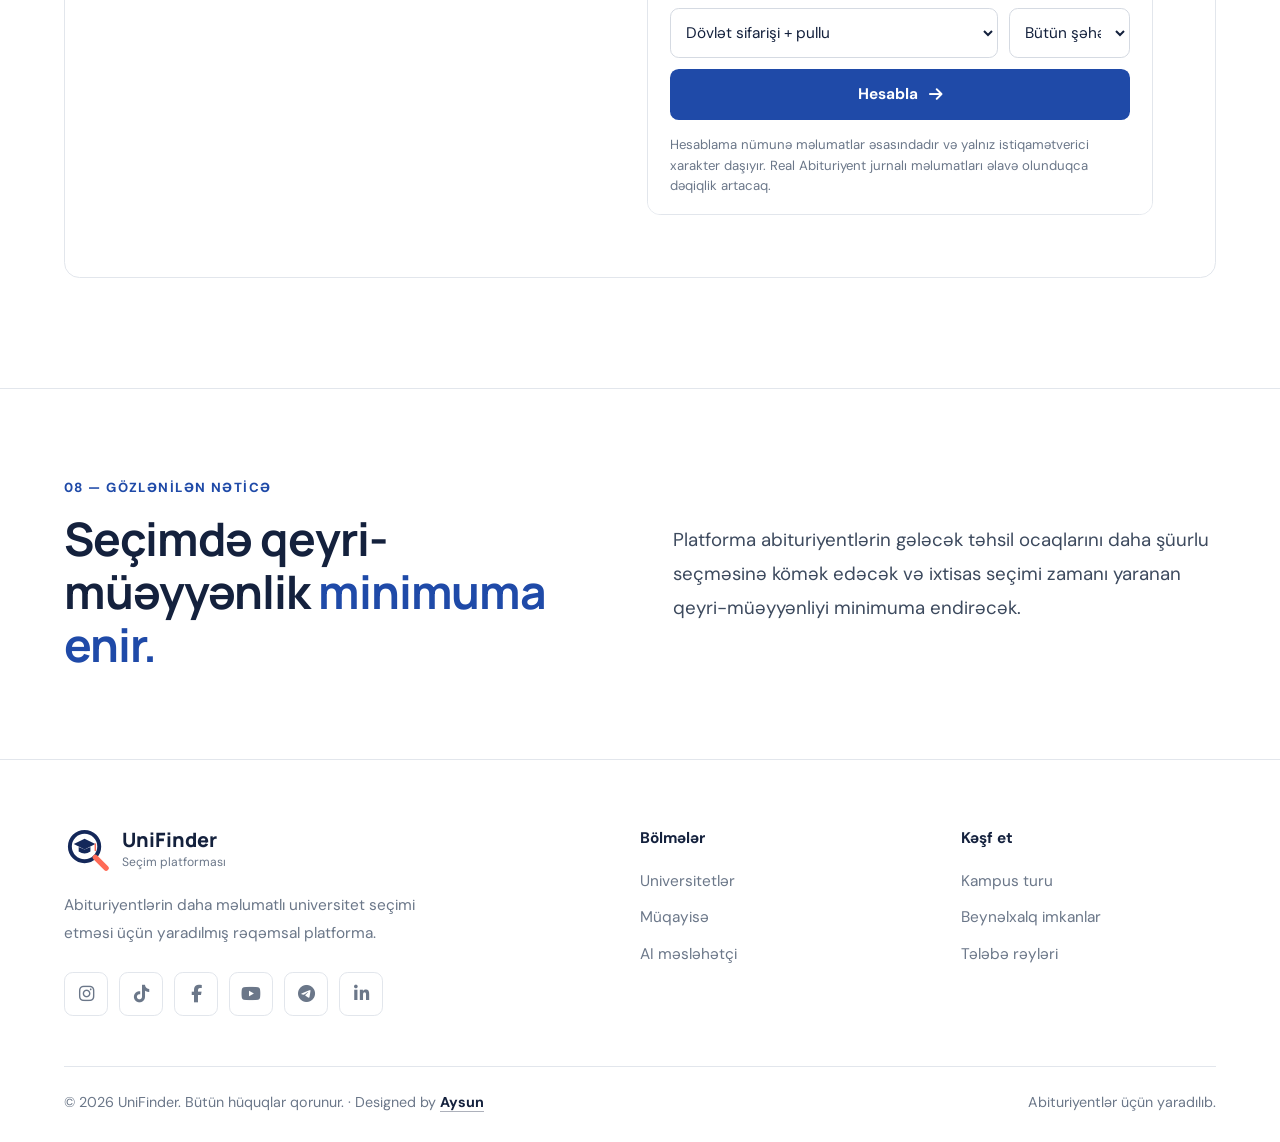
==== commit 766df66f: "adu helelik bitdi" ====
--- a/html/index.html
+++ b/html/index.html
@@ -53,12 +53,70 @@
                 <button class="mobile-button" id="mobileButton" type="button" aria-label="Menyu"><i
                         class="fa-solid fa-bars"></i></button>
             </div>
-        </div>
     </header>
     <main id="top">
 
 
-        <section class="hero-slider" id="heroSlider" aria-label="Əsas slayd"></section>
+        <section class="hero-slider" id="mainHero" aria-label="Əsas slayd">
+
+            <div class="hs-slide active">
+                <img src="../images/qku.png" alt="">
+                <div class="container hs-text">
+                    <h1>Universiteti yalnız bala görə yox, real şəraitinə görə seç.</h1>
+                    <p>Kampusu əvvəlcədən gör, tələbə rəylərini oxu və balına görə qəbul ehtimalını öyrən.</p>
+                    <div class="hs-actions">
+                        <a class="hs-btn" href="#universities">Universitetləri araşdır</a>
+                        <a class="hs-btn ghost" href="#advisor">Qəbul ehtimalını hesabla</a>
+                    </div>
+                </div>
+            </div>
+
+            <div class="hs-slide">
+                <img src="../images/bdu.png" alt="">
+                <div class="container hs-text">
+                    <h1>Oxuyacağın mühiti əvvəlcədən gör.</h1>
+                    <p>Korpuslar, auditoriyalar, kitabxanalar və akt zalları universitet səhifələrində.</p>
+                    <div class="hs-actions">
+                        <a class="hs-btn" href="#tour">Kampus turuna bax</a>
+                    </div>
+                </div>
+            </div>
+
+            <div class="hs-slide">
+                <img src="../images/beynelxalq.png" alt="">
+                <div class="container hs-text">
+                    <h1>Universitetin dünyaya çıxışı nə qədər genişdir?</h1>
+                    <p>Erasmus+, mübadilə və xarici əməkdaşlıq imkanlarını seçimdən əvvəl müqayisə et.</p>
+                    <div class="hs-actions">
+                        <a class="hs-btn" href="#international">Beynəlxalq imkanlar</a>
+                        <a class="hs-btn ghost" href="#compare">Müqayisə et</a>
+                    </div>
+                </div>
+            </div>
+
+            <div class="hs-slide">
+                <img src="../images/unec.png" alt="">
+                <div class="container hs-text">
+                    <h1>Balını daxil et, qəbul ehtimalını gör.</h1>
+                    <p>Əvvəlki illərin keçid ballarına əsasən hər ixtisas üzrə ehtimal faizlə göstərilir.</p>
+                    <div class="hs-actions">
+                        <a class="hs-btn" href="#advisor">Ehtimalı hesabla</a>
+                    </div>
+                </div>
+            </div>
+
+            <button class="hs-arrow prev" type="button" aria-label="Əvvəlki"><i
+                    class="fa-solid fa-chevron-left"></i></button>
+            <button class="hs-arrow next" type="button" aria-label="Növbəti"><i
+                    class="fa-solid fa-chevron-right"></i></button>
+            <div class="hs-dots">
+                <button type="button" aria-label="Slayd 1" class="active"></button>
+                <button type="button" aria-label="Slayd 2"></button>
+                <button type="button" aria-label="Slayd 3"></button>
+                <button type="button" aria-label="Slayd 4"></button>
+            </div>
+        </section>
+
 
 
         <section class="goal" id="goal">
@@ -110,7 +168,7 @@
         </section>
 
 
-        <!-- CAMPUS TOUR (məzmun js/home-extra.js-dən gəlir) -->
+        <!-- CAMPUS TOUR -->
         <section class="tour" id="tour">
             <div class="container">
                 <div class="section-heading">
@@ -122,14 +180,75 @@
                         infrastrukturu ayrıca səhifədə gör.</p>
                 </div>
 
-                <div class="tour-tabs" id="tourTabs"></div>
-                <div class="tour-grid" id="tourGrid"></div>
-                <p class="note">Qeyd: hər universitet üçün onun öz foto və videoları yerləşdiriləcək.</p>
-            </div>
-        </section>
-
-
-        <!-- SAYĞAC: kampus turu ilə universitetlər arasında -->
+                <!-- Üstdəki ad düymələri -->
+                <div class="tour-tabs">
+                    <a href="adu.html">ADU</a>
+                    <a href="university.html?u=ada">ADA</a>
+                    <a href="university.html?u=aztu">AzTU</a>
+                    <a href="university.html?u=ndu">NDU</a>
+                    <a href="university.html?u=au">AU</a>
+                    <a href="university.html?u=atu">ATU</a>
+                    <a href="university.html?u=adpu">ADPU</a>
+                    <a href="university.html?u=qku">QKU</a>
+                    <a href="university.html?u=bdu">BDU</a>
+                    <a href="university.html?u=unec">UNEC</a>
+                </div>
+
+                <!-- Kartlar -->
+                <div class="tour-grid">
+                    <a class="tour-item" href="adu.html">
+                        <img src="../images/adu.png" alt="ADU" loading="lazy" onerror="this.classList.add('missing')">
+                        <figcaption><strong>ADU</strong><span>Azərbaycan Dillər Universiteti</span></figcaption>
+                    </a>
+                    <a class="tour-item" href="university.html?u=ada">
+                        <img src="images/ada.png" alt="ADA" loading="lazy" onerror="this.classList.add('missing')">
+                        <figcaption><strong>ADA</strong><span>Azərbaycan Diplomatik Akademiyası</span></figcaption>
+                    </a>
+                    <a class="tour-item" href="university.html?u=aztu">
+                        <img src="images/aztu.png" alt="AzTU" loading="lazy" onerror="this.classList.add('missing')">
+                        <figcaption><strong>AzTU</strong><span>Azərbaycan Texniki Universiteti</span></figcaption>
+                    </a>
+                    <a class="tour-item" href="university.html?u=ndu">
+                        <img src="images/ndu.png" alt="NDU" loading="lazy" onerror="this.classList.add('missing')">
+                        <figcaption><strong>NDU</strong><span>Naxçıvan Dövlət Universiteti</span></figcaption>
+                    </a>
+                    <a class="tour-item" href="university.html?u=au">
+                        <img src="images/au.png" alt="AU" loading="lazy" onerror="this.classList.add('missing')">
+                        <figcaption><strong>AU</strong><span>Azərbaycan Universiteti</span></figcaption>
+                    </a>
+                    <a class="tour-item" href="university.html?u=atu">
+                        <img src="images/atu.png" alt="ATU" loading="lazy" onerror="this.classList.add('missing')">
+                        <figcaption><strong>ATU</strong><span>Azərbaycan Tibb Universiteti</span></figcaption>
+                    </a>
+                    <a class="tour-item" href="university.html?u=adpu">
+                        <img src="images/adpu.png" alt="ADPU" loading="lazy" onerror="this.classList.add('missing')">
+                        <figcaption><strong>ADPU</strong><span>Azərbaycan Dövlət Pedaqoji Universiteti</span>
+                        </figcaption>
+                    </a>
+                    <a class="tour-item" href="university.html?u=qku">
+                        <img src="images/qku.png" alt="QKU" loading="lazy" onerror="this.classList.add('missing')">
+                        <figcaption><strong>QKU</strong><span>Qərbi Kaspi Universiteti</span></figcaption>
+                    </a>
+                    <a class="tour-item" href="university.html?u=bdu">
+                        <img src="images/bdu.png" alt="BDU" loading="lazy" onerror="this.classList.add('missing')">
+                        <figcaption><strong>BDU</strong><span>Bakı Dövlət Universiteti</span></figcaption>
+                    </a>
+                    <a class="tour-item" href="university.html?u=unec">
+                        <img src="images/unec.png" alt="UNEC" loading="lazy" onerror="this.classList.add('missing')">
+                        <figcaption><strong>UNEC</strong><span>Azərbaycan Dövlət İqtisad Universiteti</span>
+                        </figcaption>
+                    </a>
+                </div>
+
+                <div id="tourTabs" hidden></div>
+                <div id="tourGrid" hidden></div>
+
+
+            </div>
+        </section>
+
+
+
         <section class="stats-band">
             <div class="container">
                 <div class="counters" id="counters">
@@ -497,7 +616,6 @@
         </div>
     </div>
 
-
     <script src="../js/script.js"></script>
 
 </body>
--- a/css/style.css
+++ b/css/style.css
@@ -1,4 +1,3 @@
-
 :root {
     --ink: #14213d;
     --text: #3d4a5e;
@@ -2378,6 +2377,7 @@
         display: none;
     }
 }
+
 /* style.css-dən SONRA yüklənir. Ağ tema + yeni bölmələr. */
 
 /* ===== Hər yerdə ağ fon (bütün səhifələrdə eyni) ===== */
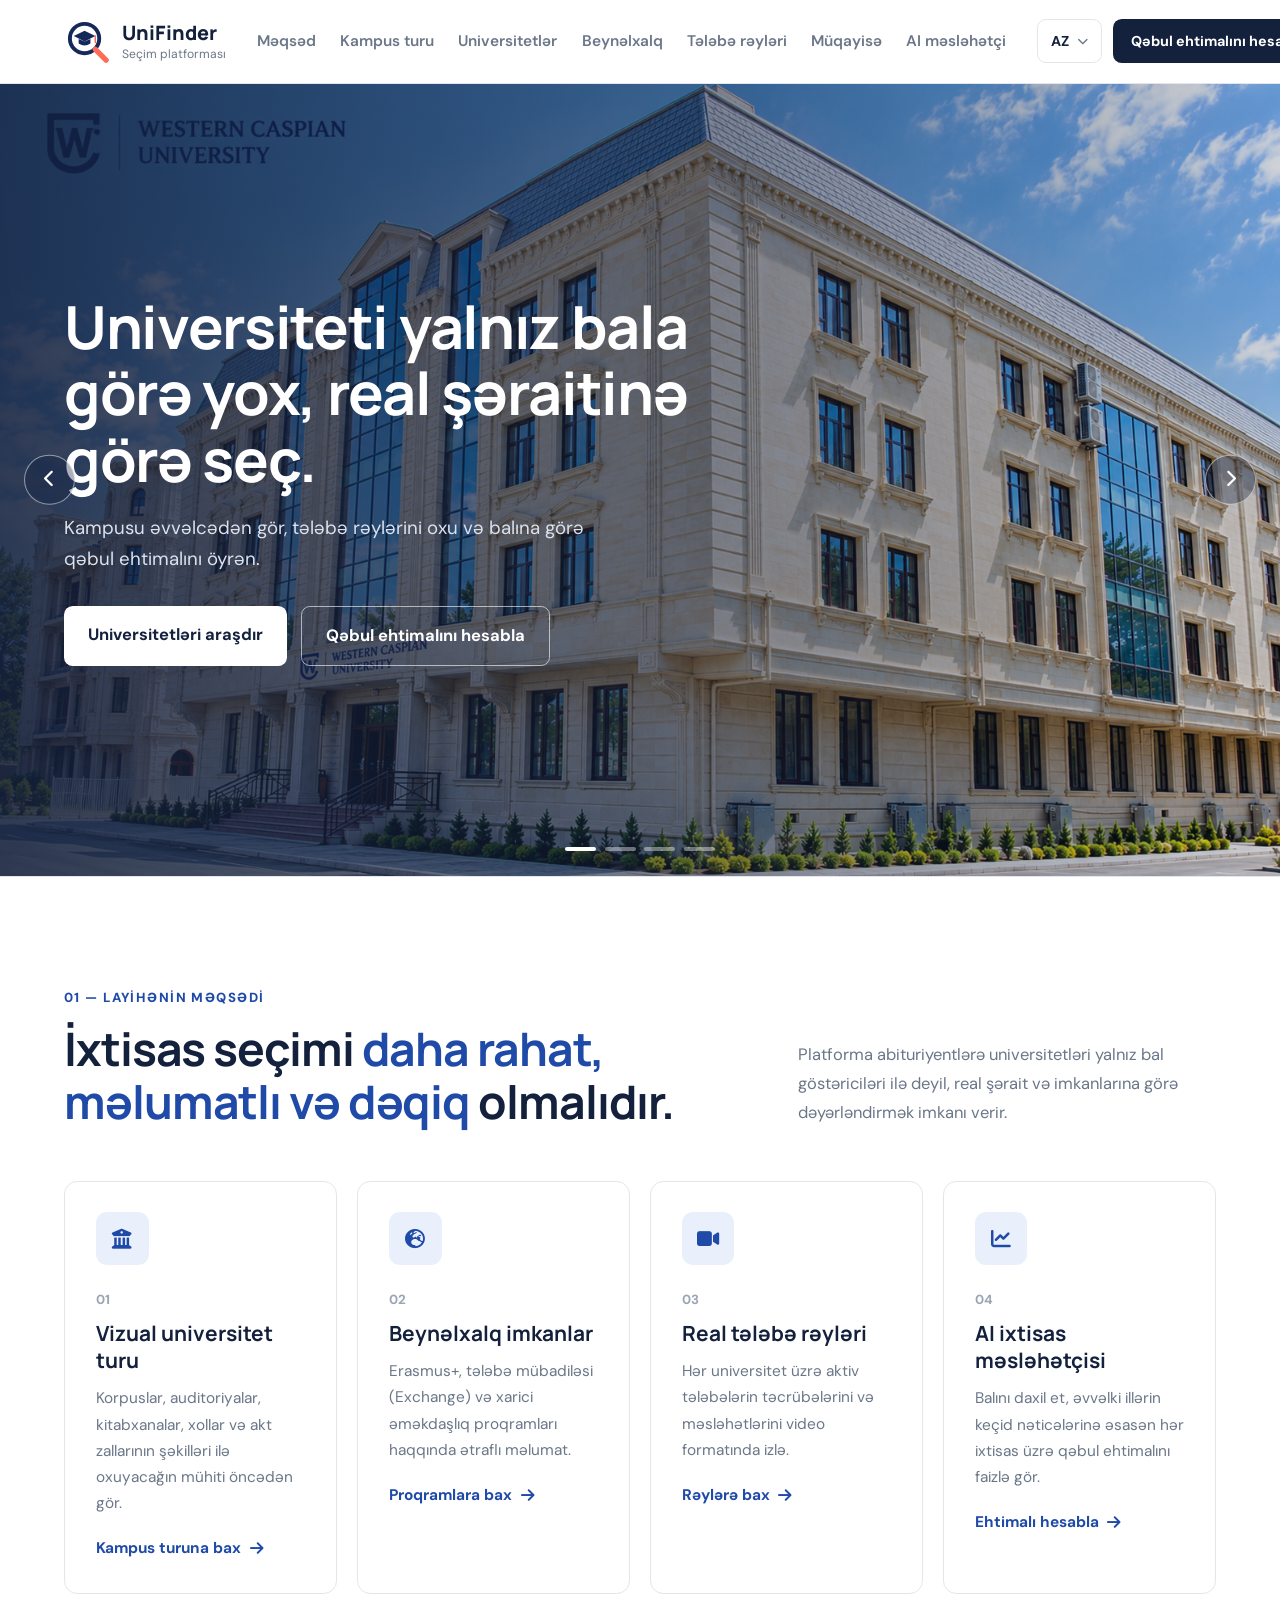
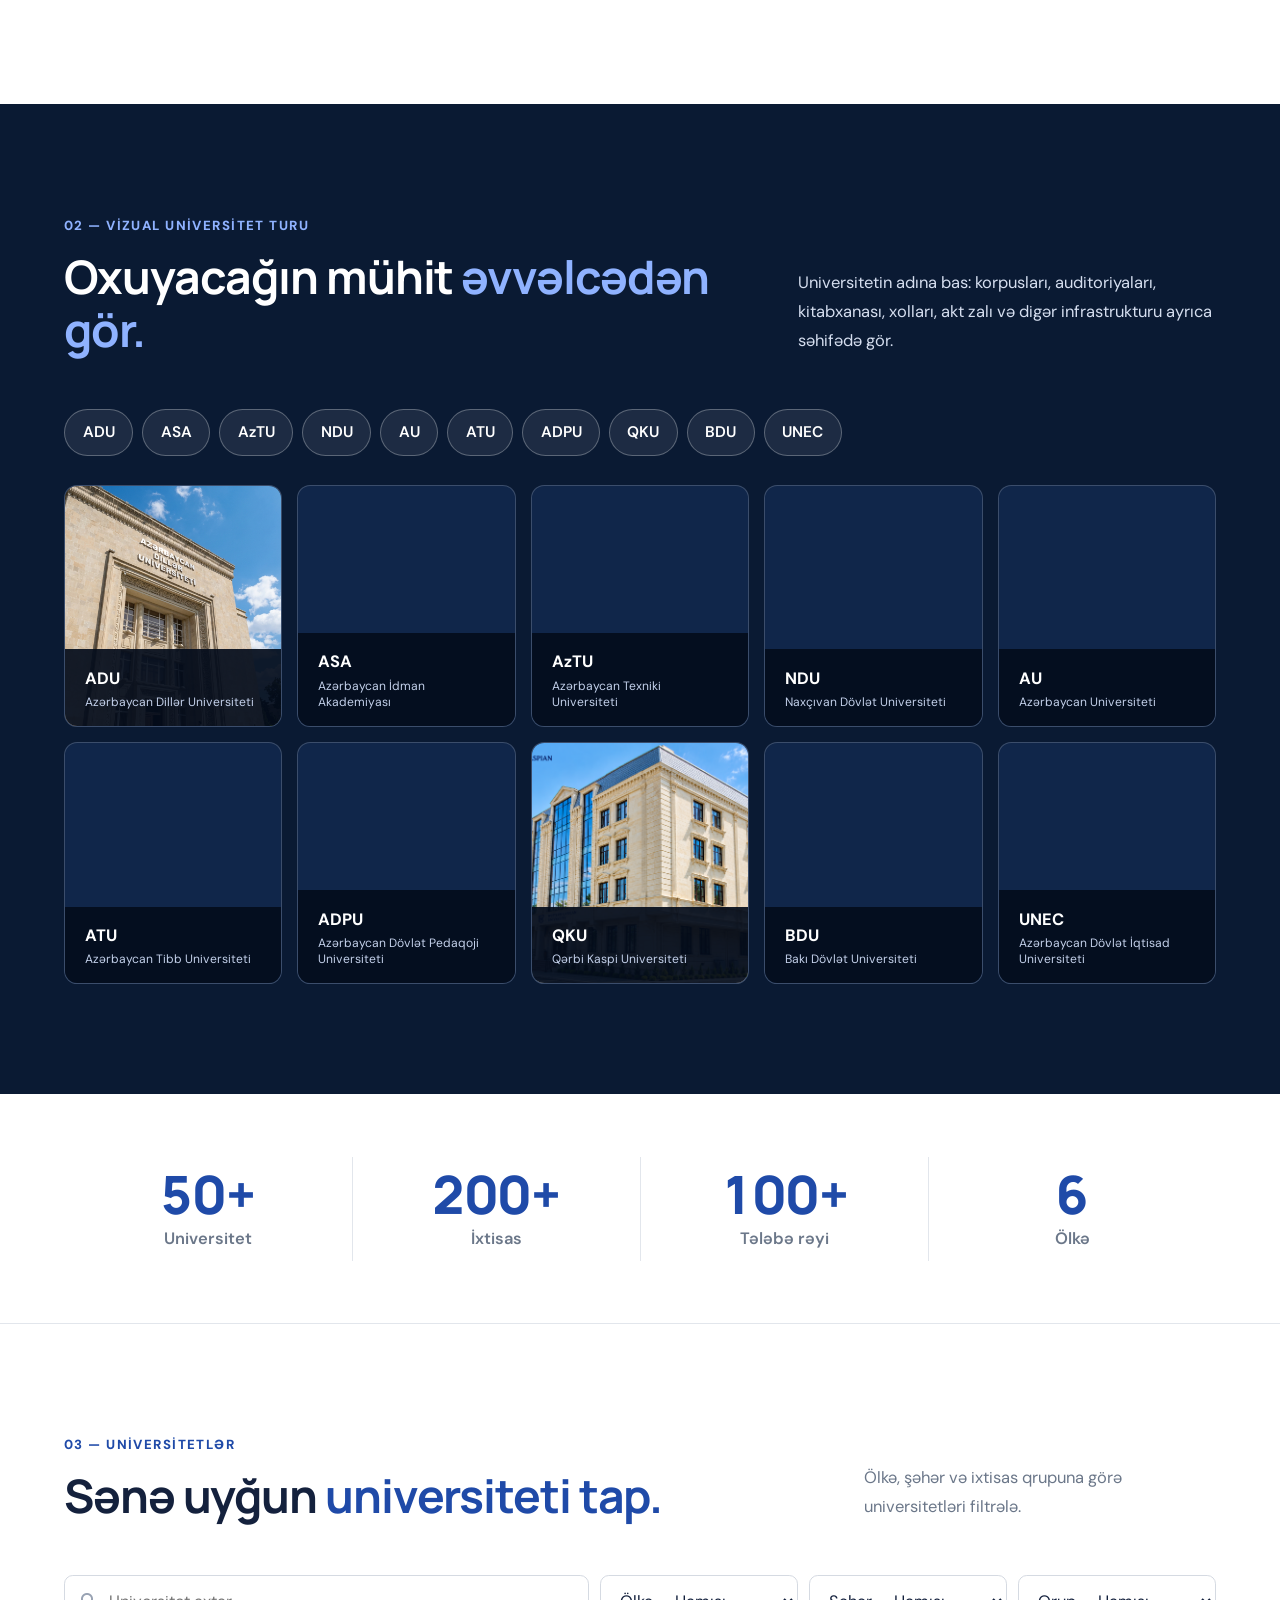
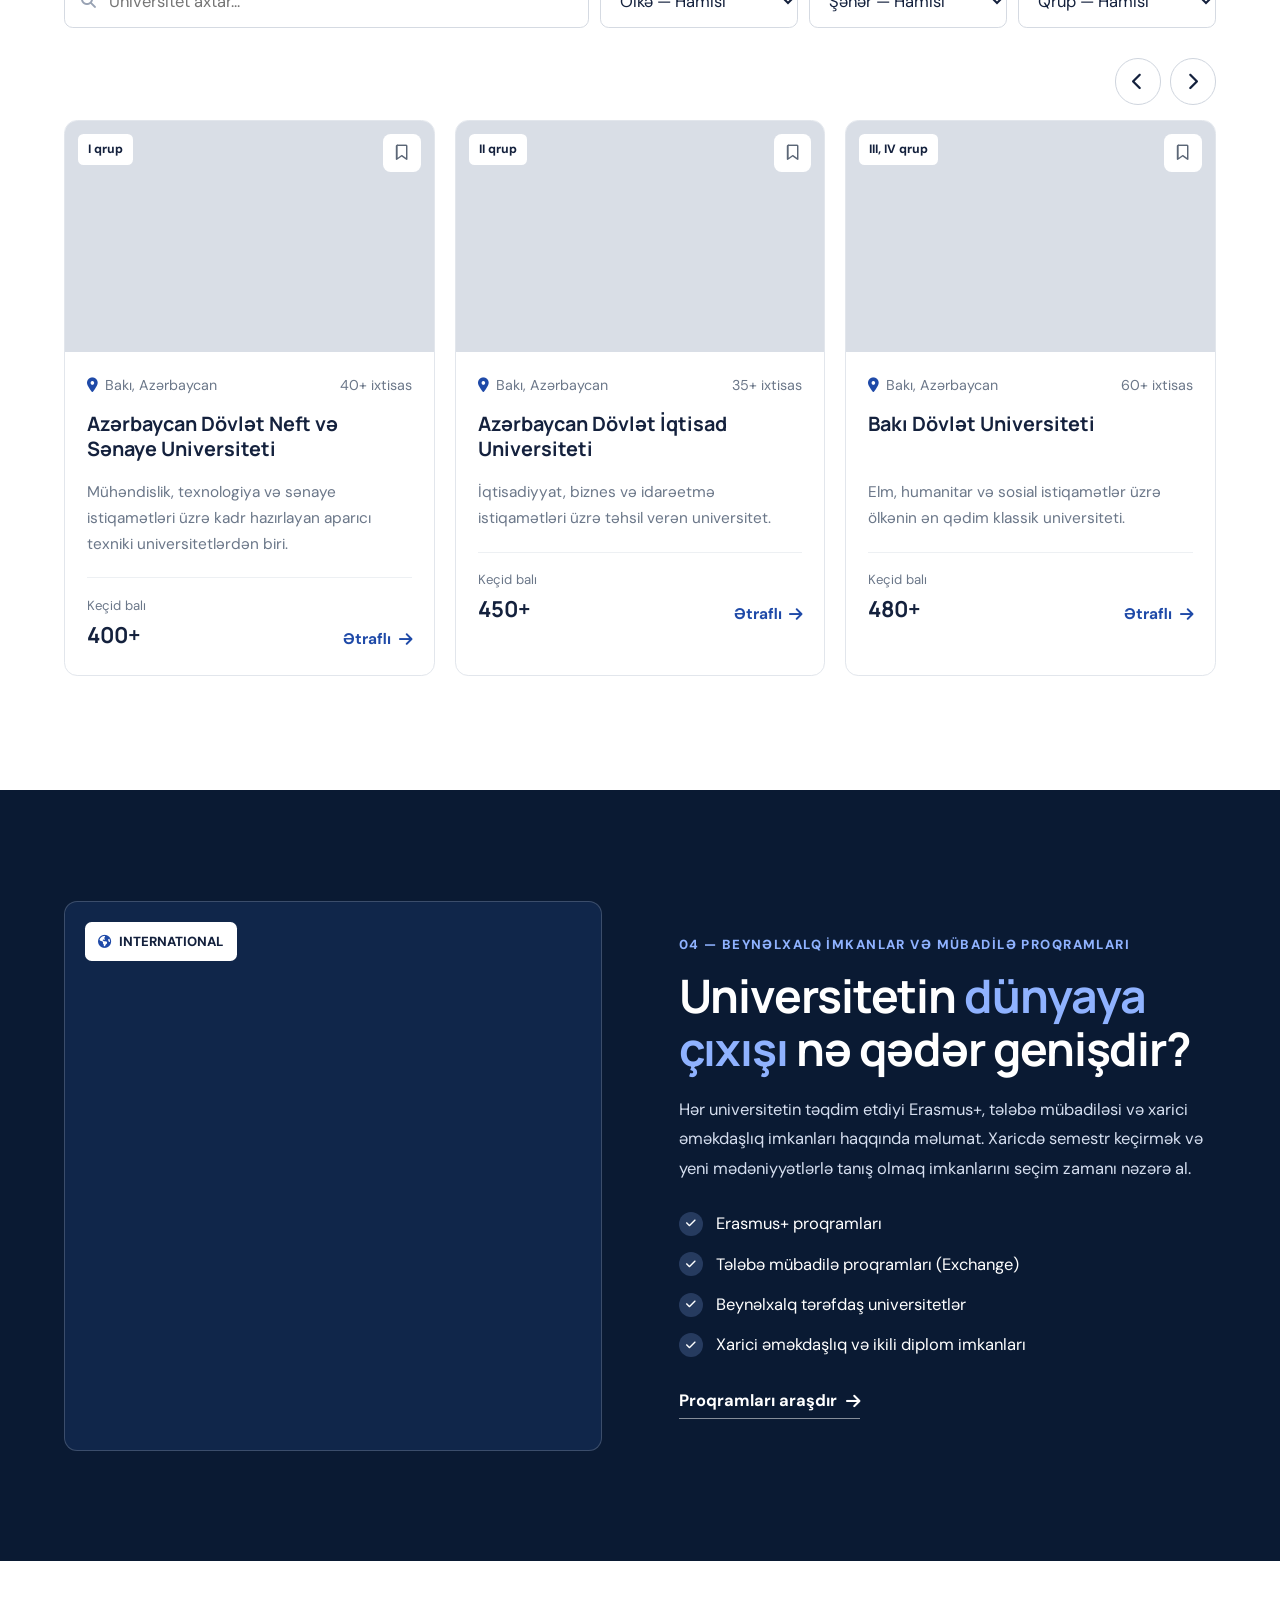
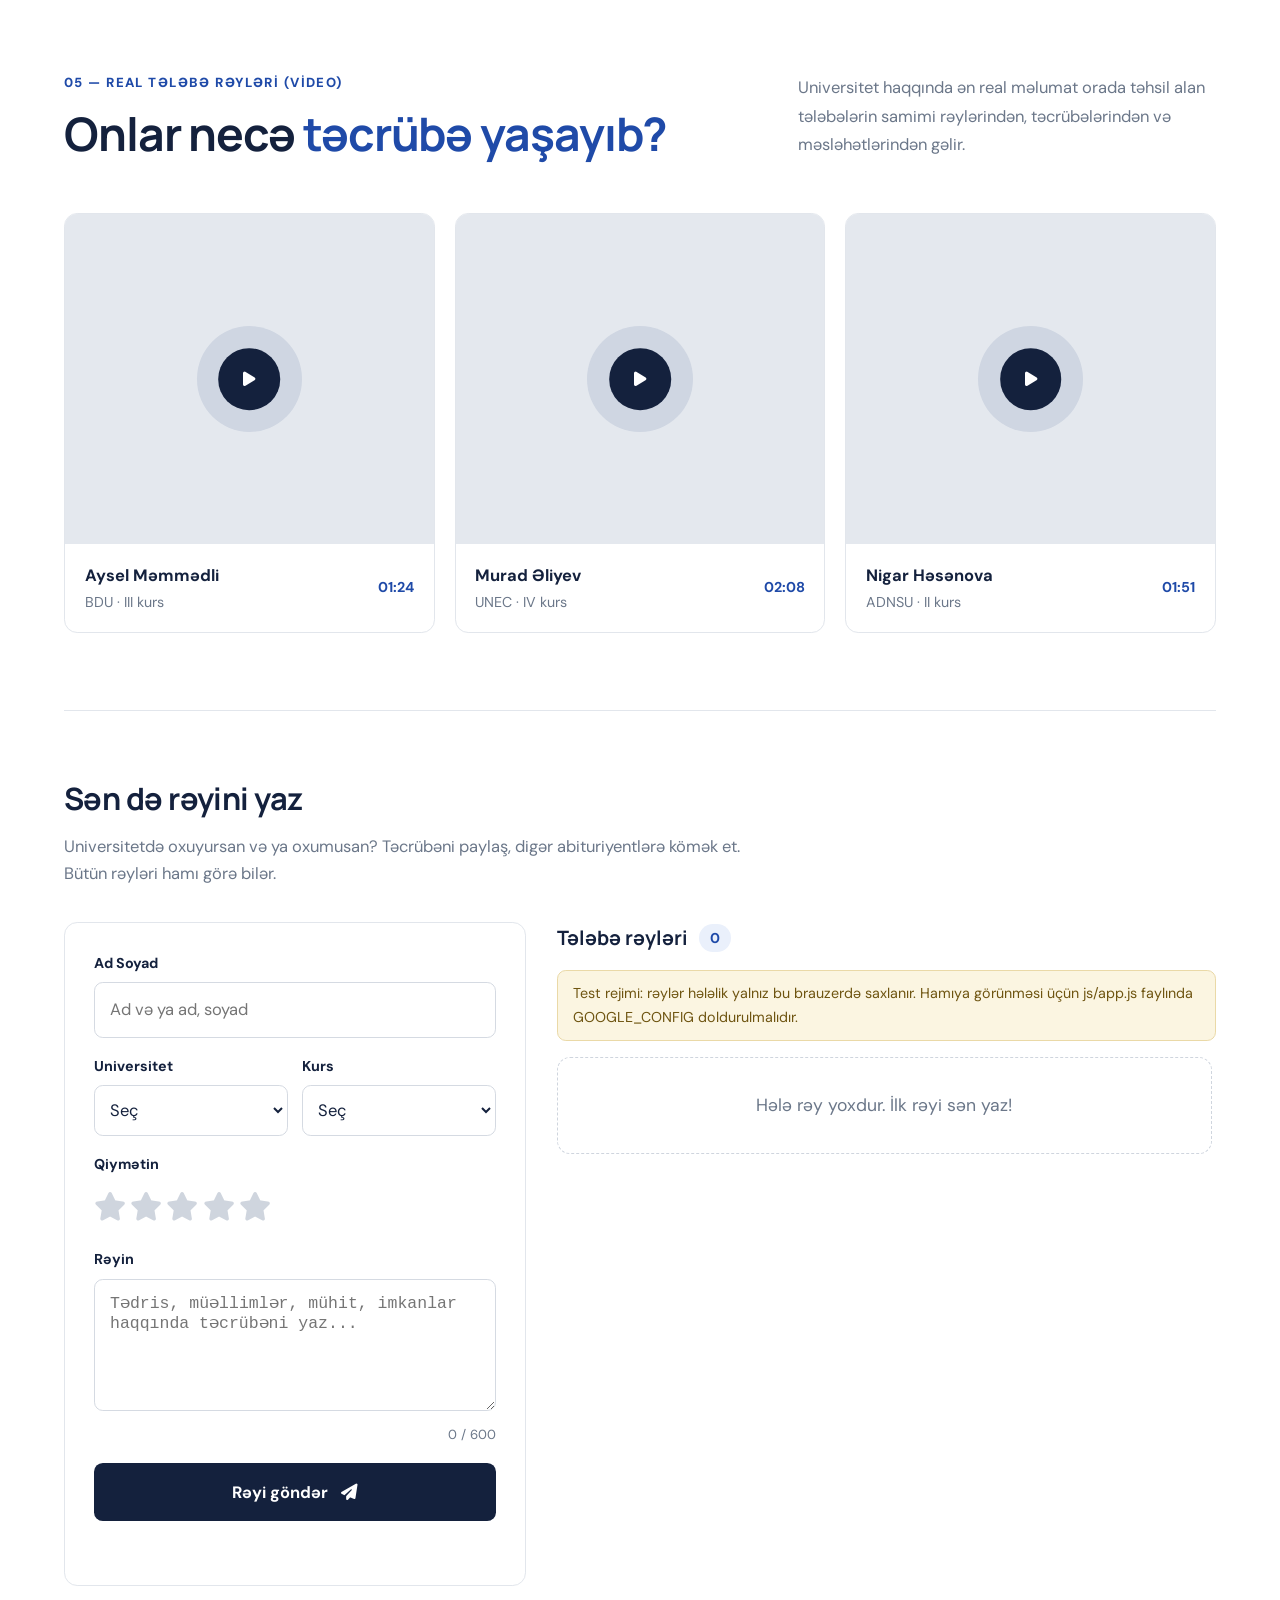
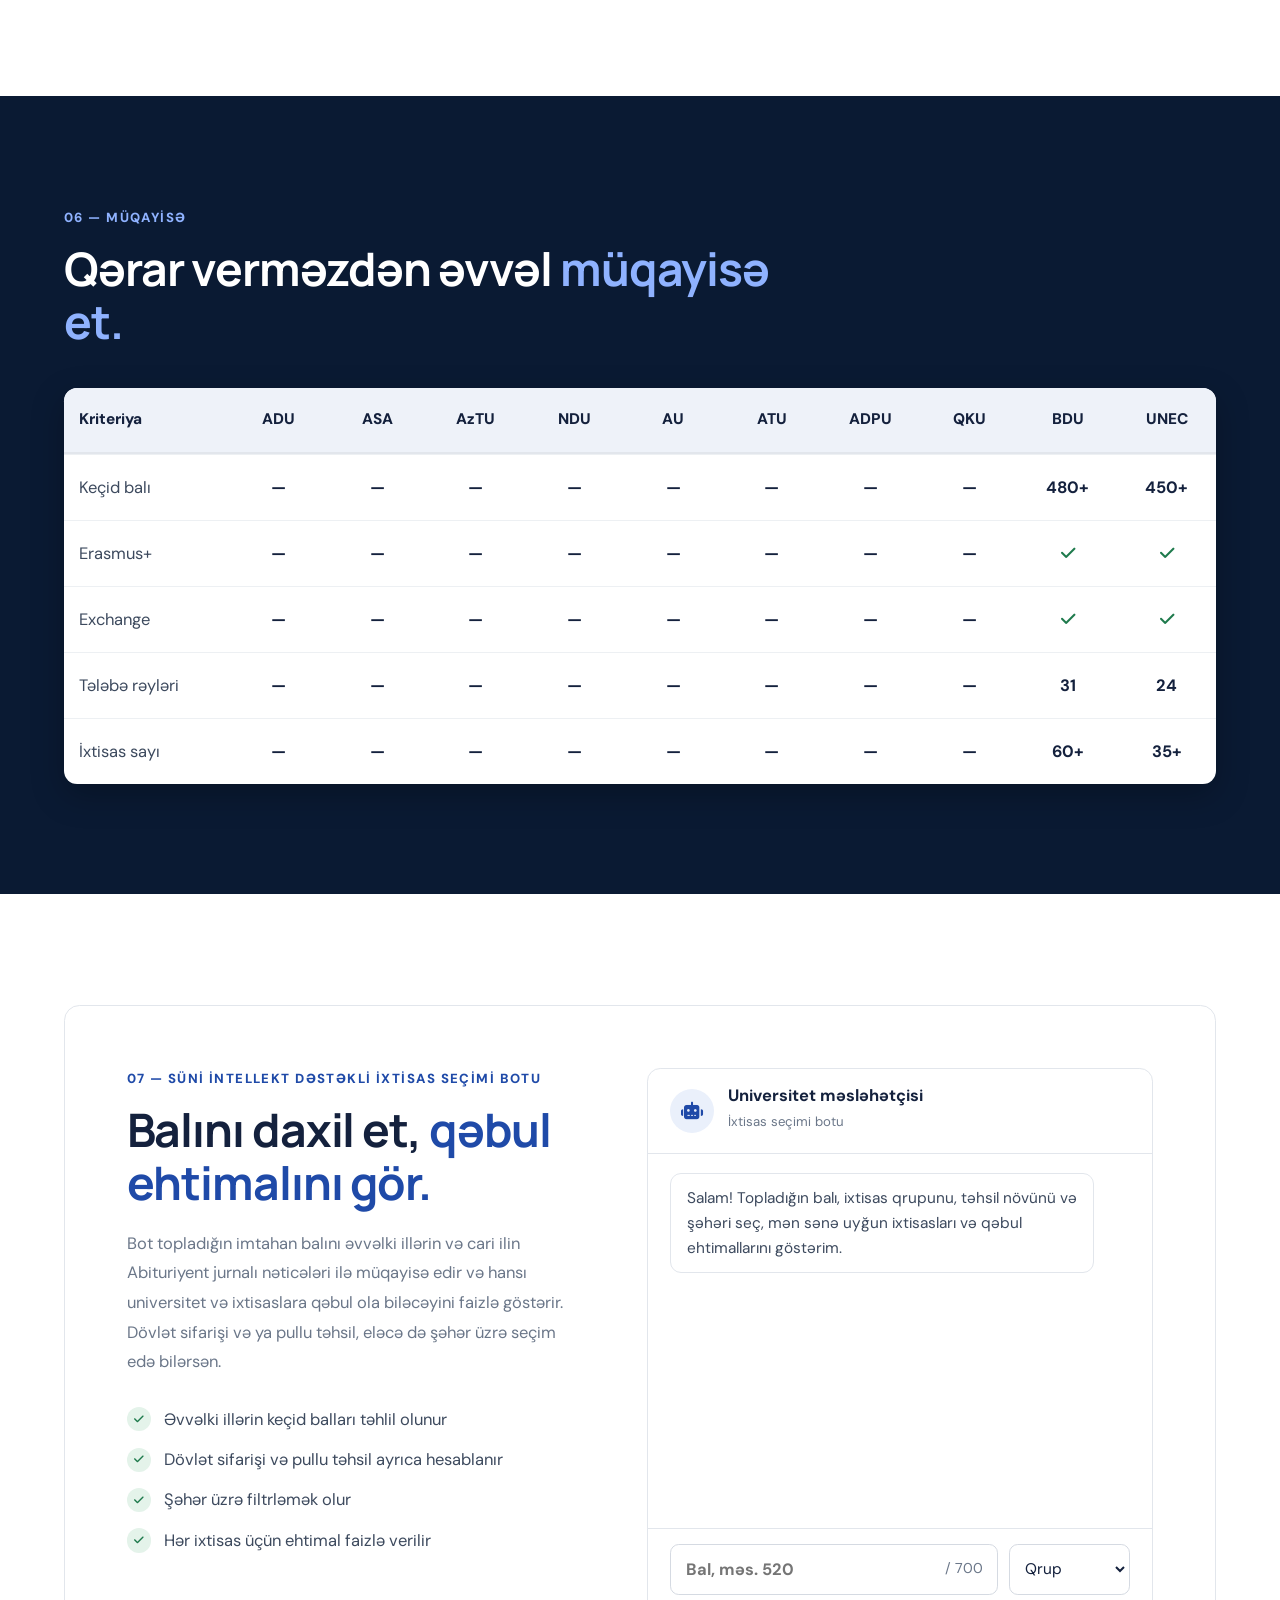
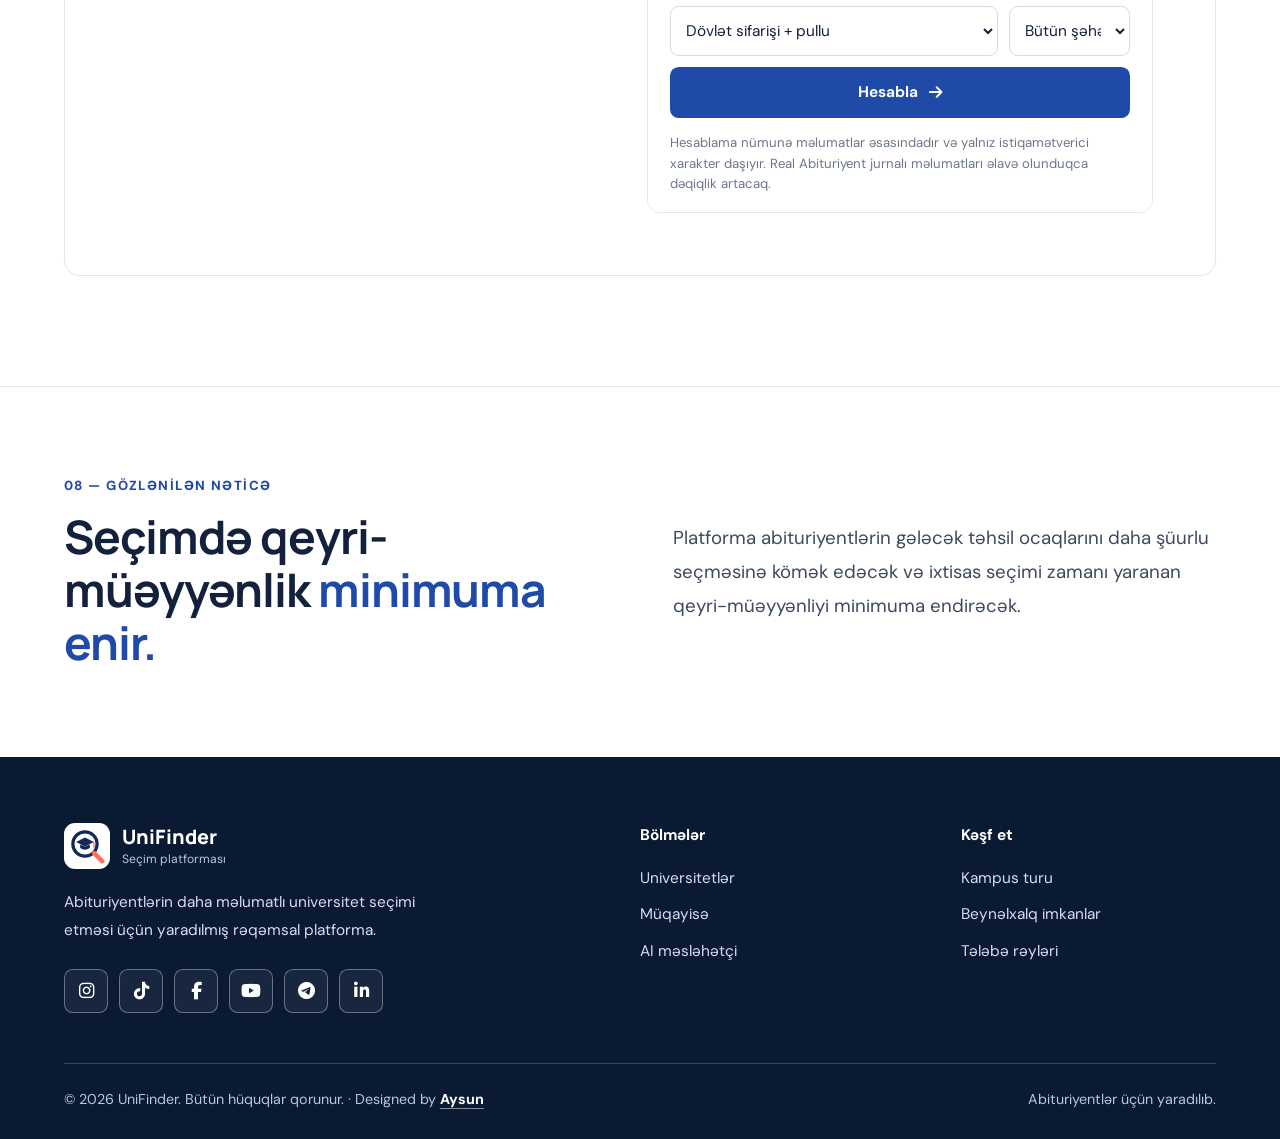
==== commit 93e4ec12: "adpu" ====
--- a/html/index.html
+++ b/html/index.html
@@ -183,15 +183,15 @@
                 <!-- Üstdəki ad düymələri -->
                 <div class="tour-tabs">
                     <a href="adu.html">ADU</a>
-                    <a href="university.html?u=ada">ADA</a>
-                    <a href="university.html?u=aztu">AzTU</a>
-                    <a href="university.html?u=ndu">NDU</a>
-                    <a href="university.html?u=au">AU</a>
-                    <a href="university.html?u=atu">ATU</a>
-                    <a href="university.html?u=adpu">ADPU</a>
-                    <a href="university.html?u=qku">QKU</a>
-                    <a href="university.html?u=bdu">BDU</a>
-                    <a href="university.html?u=unec">UNEC</a>
+                    <a href="asa.html">ASA</a>
+                    <a href="aztu.html">AzTU</a>
+                    <a href="ndu.html">NDU</a>
+                    <a href="au.html">AU</a>
+                    <a href="atu.html">ATU</a>
+                    <a href="adpu.html">ADPU</a>
+                    <a href="qku.html">QKU</a>
+                    <a href="bdu.html">BDU</a>
+                    <a href="unec.html">UNEC</a>
                 </div>
 
                 <!-- Kartlar -->
@@ -200,41 +200,41 @@
                         <img src="../images/adu.png" alt="ADU" loading="lazy" onerror="this.classList.add('missing')">
                         <figcaption><strong>ADU</strong><span>Azərbaycan Dillər Universiteti</span></figcaption>
                     </a>
-                    <a class="tour-item" href="university.html?u=ada">
-                        <img src="images/ada.png" alt="ADA" loading="lazy" onerror="this.classList.add('missing')">
-                        <figcaption><strong>ADA</strong><span>Azərbaycan Diplomatik Akademiyası</span></figcaption>
-                    </a>
-                    <a class="tour-item" href="university.html?u=aztu">
-                        <img src="images/aztu.png" alt="AzTU" loading="lazy" onerror="this.classList.add('missing')">
+                    <a class="tour-item" href="asa.html">
+                        <img src="../images/asa.png" alt="ASA" loading="lazy" onerror="this.classList.add('missing')">
+                        <figcaption><strong>ASA</strong><span>Azərbaycan İdman Akademiyası</span></figcaption>
+                    </a>
+                    <a class="tour-item" href="aztu.html">
+                        <img src="../images/aztu.png" alt="AzTU" loading="lazy" onerror="this.classList.add('missing')">
                         <figcaption><strong>AzTU</strong><span>Azərbaycan Texniki Universiteti</span></figcaption>
                     </a>
-                    <a class="tour-item" href="university.html?u=ndu">
-                        <img src="images/ndu.png" alt="NDU" loading="lazy" onerror="this.classList.add('missing')">
+                    <a class="tour-item" href="ndu.html">
+                        <img src="../images/ndu.png" alt="NDU" loading="lazy" onerror="this.classList.add('missing')">
                         <figcaption><strong>NDU</strong><span>Naxçıvan Dövlət Universiteti</span></figcaption>
                     </a>
-                    <a class="tour-item" href="university.html?u=au">
-                        <img src="images/au.png" alt="AU" loading="lazy" onerror="this.classList.add('missing')">
+                    <a class="tour-item" href="au.html">
+                        <img src="../images/au.png" alt="AU" loading="lazy" onerror="this.classList.add('missing')">
                         <figcaption><strong>AU</strong><span>Azərbaycan Universiteti</span></figcaption>
                     </a>
-                    <a class="tour-item" href="university.html?u=atu">
-                        <img src="images/atu.png" alt="ATU" loading="lazy" onerror="this.classList.add('missing')">
+                    <a class="tour-item" href="atu.html">
+                        <img src="../images/atu.png" alt="ATU" loading="lazy" onerror="this.classList.add('missing')">
                         <figcaption><strong>ATU</strong><span>Azərbaycan Tibb Universiteti</span></figcaption>
                     </a>
-                    <a class="tour-item" href="university.html?u=adpu">
-                        <img src="images/adpu.png" alt="ADPU" loading="lazy" onerror="this.classList.add('missing')">
+                    <a class="tour-item" href="adpu.html">
+                        <img src="../images/adpu.png" alt="ADPU" loading="lazy" onerror="this.classList.add('missing')">
                         <figcaption><strong>ADPU</strong><span>Azərbaycan Dövlət Pedaqoji Universiteti</span>
                         </figcaption>
                     </a>
-                    <a class="tour-item" href="university.html?u=qku">
-                        <img src="images/qku.png" alt="QKU" loading="lazy" onerror="this.classList.add('missing')">
+                    <a class="tour-item" href="qku.html">
+                        <img src="../images/qku.png" alt="QKU" loading="lazy" onerror="this.classList.add('missing')">
                         <figcaption><strong>QKU</strong><span>Qərbi Kaspi Universiteti</span></figcaption>
                     </a>
-                    <a class="tour-item" href="university.html?u=bdu">
-                        <img src="images/bdu.png" alt="BDU" loading="lazy" onerror="this.classList.add('missing')">
+                    <a class="tour-item" href="bdu.html">
+                        <img src="../images/bdu.png" alt="BDU" loading="lazy" onerror="this.classList.add('missing')">
                         <figcaption><strong>BDU</strong><span>Bakı Dövlət Universiteti</span></figcaption>
                     </a>
-                    <a class="tour-item" href="university.html?u=unec">
-                        <img src="images/unec.png" alt="UNEC" loading="lazy" onerror="this.classList.add('missing')">
+                    <a class="tour-item" href="unec.html">
+                        <img src="../images/unec.png" alt="UNEC" loading="lazy" onerror="this.classList.add('missing')">
                         <figcaption><strong>UNEC</strong><span>Azərbaycan Dövlət İqtisad Universiteti</span>
                         </figcaption>
                     </a>
--- a/css/style.css
+++ b/css/style.css
@@ -4,10 +4,15 @@
     --muted: #6b7789;
     --line: #e2e6ec;
     --bg: #ffffff;
-    --bg-soft: #f5f6f8;
+    --bg-soft: #ffffff;
     --brand: #1f4aa8;
     --brand-dark: #173a86;
     --ok: #1e7a4c;
+    --navy: #0a1a33;
+    --navy-card: #10264a;
+    --accent-light: #8fb2ff;
+    --on-navy: #d5deef;
+    --nav-h: 76px;
 }
 
 * {
@@ -25,6 +30,7 @@
 }
 
 body {
+    padding-top: var(--nav-h);
     font-family: "DM Sans", sans-serif;
     font-size: 16px;
     color: var(--text);
@@ -53,6 +59,10 @@
     width: 100%;
 }
 
+img.missing {
+    visibility: hidden;
+}
+
 ul {
     list-style: none;
 }
@@ -64,6 +74,10 @@
 
 section {
     padding: 100px 0;
+}
+
+main>section+section {
+    border-top: 1px solid var(--line);
 }
 
 h1,
@@ -79,19 +93,7 @@
 }
 
 
-/* =========================================
-   NAVBAR
-   position: fixed: telefonda da həmişə yuxarıda qalır.
-   Səhifənin məzmunu body padding-top ilə aşağı itələnir.
-========================================= */
-
-:root {
-    --nav-h: 76px;
-}
-
-body {
-    padding-top: var(--nav-h);
-}
+/* NAVBAR */
 
 .navbar {
     position: fixed;
@@ -108,14 +110,10 @@
 
 .nav-inner {
     height: 100%;
-
     display: flex;
     align-items: center;
     gap: 28px;
 }
-
-
-/* LOGO */
 
 .logo {
     display: flex;
@@ -137,13 +135,22 @@
     font-weight: 800;
 }
 
+.logo-icon {
+    width: 42px;
+    height: 42px;
+    flex-shrink: 0;
+}
+
+.logo-icon.missing {
+    visibility: visible;
+}
+
 .logo-name strong {
     display: block;
     color: var(--ink);
     font-family: "Manrope", sans-serif;
     font-size: 18px;
     font-weight: 800;
-
     line-height: 1;
 }
 
@@ -155,8 +162,6 @@
     line-height: 1;
 }
 
-/* NAVMENYU */
-
 .nav-menu {
     display: flex;
     align-items: center;
@@ -169,7 +174,6 @@
     color: var(--muted);
     font-size: 14px;
     font-weight: 600;
-
     white-space: nowrap;
     transition: color .2s;
 }
@@ -181,7 +185,6 @@
 
 .nav-menu a.active::after {
     content: "";
-
     position: absolute;
     left: 0;
     right: 0;
@@ -190,15 +193,11 @@
     background: var(--brand);
 }
 
-/* NAV */
-
 .nav-right {
     display: flex;
     align-items: center;
     gap: 10px;
 }
-
-/* DİL SEÇİMİ */
 
 .language {
     position: relative;
@@ -313,12 +312,152 @@
 }
 
 
-/* =========================================
-   HERO
-========================================= */
+/* HERO SLAYD */
+
+.hero-slider {
+    position: relative;
+    padding: 0;
+    height: clamp(460px, calc(100vh / 1.1 - 76px), 720px);
+    overflow: hidden;
+    background: var(--ink);
+}
+
+.hs-slide {
+    position: absolute;
+    inset: 0;
+    opacity: 0;
+    visibility: hidden;
+    transition: opacity .7s, visibility .7s;
+}
+
+.hs-slide.active {
+    opacity: 1;
+    visibility: visible;
+}
+
+.hs-slide>img {
+    position: absolute;
+    inset: 0;
+    height: 100%;
+    object-fit: cover;
+}
+
+.hs-slide::after {
+    content: "";
+    position: absolute;
+    inset: 0;
+    background: linear-gradient(90deg, rgba(20, 33, 61, .88) 0%, rgba(20, 33, 61, .55) 55%, rgba(20, 33, 61, .2) 100%);
+}
+
+.hs-text {
+    position: relative;
+    z-index: 2;
+    height: 100%;
+    display: flex;
+    flex-direction: column;
+    justify-content: center;
+}
+
+.hs-text h1 {
+    max-width: 640px;
+    color: #fff;
+    font-size: clamp(30px, 4.4vw, 54px);
+    line-height: 1.12;
+    letter-spacing: -1.2px;
+}
+
+.hs-text p {
+    max-width: 520px;
+    margin-top: 18px;
+    color: #dbe2ee;
+    font-size: 17px;
+}
+
+.hs-actions {
+    display: flex;
+    flex-wrap: wrap;
+    gap: 12px;
+    margin-top: 28px;
+}
+
+.hs-btn {
+    padding: 14px 22px;
+    border-radius: 8px;
+    background: #fff;
+    color: var(--ink);
+    font-weight: 700;
+    font-size: 15px;
+}
+
+.hs-btn:hover {
+    background: #eaf0fb;
+}
+
+.hs-btn.ghost {
+    background: transparent;
+    border: 1px solid rgba(255, 255, 255, .6);
+    color: #fff;
+}
+
+.hs-btn.ghost:hover {
+    background: rgba(255, 255, 255, .12);
+}
+
+.hs-arrow {
+    position: absolute;
+    top: 50%;
+    z-index: 3;
+    width: 46px;
+    height: 46px;
+    transform: translateY(-50%);
+    border: 1px solid rgba(255, 255, 255, .5);
+    border-radius: 50%;
+    background: rgba(20, 33, 61, .35);
+    color: #fff;
+}
+
+.hs-arrow:hover {
+    background: #fff;
+    color: var(--ink);
+}
+
+.hs-arrow.prev {
+    left: 22px;
+}
+
+.hs-arrow.next {
+    right: 22px;
+}
+
+.hs-dots {
+    position: absolute;
+    left: 0;
+    right: 0;
+    bottom: 22px;
+    z-index: 3;
+    display: flex;
+    justify-content: center;
+    gap: 8px;
+}
+
+.hs-dots button {
+    width: 28px;
+    height: 4px;
+    border: none;
+    border-radius: 2px;
+    background: rgba(255, 255, 255, .4);
+}
+
+.hs-dots button.active {
+    background: #fff;
+}
+
+
+/* HERO (universitet səhifəsi) */
+
 .hero {
     padding: 80px 0 70px;
-    background: var(--bg-soft);
+    background: #fff;
 }
 
 .hero-grid {
@@ -346,6 +485,10 @@
     background: var(--brand);
 }
 
+.eyebrow b {
+    font-weight: 800;
+}
+
 .hero h1 {
     font-size: clamp(34px, 4.4vw, 54px);
     font-weight: 700;
@@ -372,38 +515,6 @@
     align-items: center;
     gap: 12px;
     margin-top: 30px;
-}
-
-.primary-button {
-    display: inline-flex;
-    align-items: center;
-    gap: 12px;
-    padding: 14px 22px;
-    border-radius: 8px;
-    background: var(--ink);
-    color: #fff;
-    font-size: 15px;
-    font-weight: 700;
-    transition: background .2s;
-}
-
-.primary-button:hover {
-    background: var(--brand);
-}
-
-.secondary-button {
-    padding: 13px 20px;
-    border: 1px solid #cfd5de;
-    border-radius: 8px;
-    background: #fff;
-    color: var(--ink);
-    font-size: 15px;
-    font-weight: 600;
-}
-
-.secondary-button:hover {
-    border-color: var(--brand);
-    color: var(--brand);
 }
 
 .hero-statistics {
@@ -506,16 +617,137 @@
     font-weight: 700;
 }
 
-
-/* =========================================
-   SECTION GENERAL
-========================================= */
+.uni-hero h1 {
+    font-size: clamp(30px, 3.8vw, 46px);
+}
+
+.back-link {
+    display: inline-flex;
+    align-items: center;
+    gap: 8px;
+    margin-bottom: 18px;
+    color: var(--muted);
+    font-size: 14px;
+    font-weight: 600;
+}
+
+.back-link:hover {
+    color: var(--brand);
+}
+
+.uni-facts {
+    display: flex;
+    flex-wrap: wrap;
+    gap: 0;
+    max-width: 560px;
+    margin-top: 26px;
+    border: 1px solid var(--line);
+    border-radius: 10px;
+}
+
+.uni-facts div {
+    flex: 1 1 100px;
+    padding: 12px 16px;
+    border-left: 1px solid var(--line);
+}
+
+.uni-facts div:first-child {
+    border-left: none;
+}
+
+.uni-facts small {
+    display: block;
+    color: var(--muted);
+    font-size: 12px;
+}
+
+.uni-facts strong {
+    color: var(--ink);
+    font-size: 15px;
+}
+
+
+/* DÜYMƏLƏR */
+
+.primary-button {
+    display: inline-flex;
+    align-items: center;
+    gap: 12px;
+    padding: 14px 22px;
+    border-radius: 8px;
+    background: var(--ink);
+    color: #fff;
+    font-size: 15px;
+    font-weight: 700;
+    transition: background .2s;
+}
+
+.primary-button:hover {
+    background: var(--brand);
+}
+
+.secondary-button {
+    padding: 13px 20px;
+    border: 1px solid #cfd5de;
+    border-radius: 8px;
+    background: #fff;
+    color: var(--ink);
+    font-size: 15px;
+    font-weight: 600;
+}
+
+.secondary-button:hover {
+    border-color: var(--brand);
+    color: var(--brand);
+}
+
+.outline-button {
+    display: flex;
+    align-items: center;
+    gap: 10px;
+    padding: 12px 20px;
+    border: 1px solid #cfd5de;
+    border-radius: 8px;
+    background: #fff;
+    color: var(--ink);
+    font-size: 14px;
+    font-weight: 700;
+}
+
+.outline-button:hover {
+    border-color: var(--brand);
+    color: var(--brand);
+}
+
+.all-button-wrapper {
+    display: flex;
+    justify-content: center;
+    margin-top: 38px;
+}
+
+.text-button {
+    display: inline-flex;
+    align-items: center;
+    gap: 9px;
+    margin-top: 14px;
+    color: var(--brand);
+    font-size: 15px;
+    font-weight: 700;
+}
+
+
+/* BÖLMƏ BAŞLIQLARI */
+
 .section-heading {
     display: grid;
     grid-template-columns: 1fr 380px;
     align-items: end;
     gap: 60px;
     margin-bottom: 48px;
+}
+
+.universities-heading {
+    grid-template-columns: 1fr 320px;
 }
 
 .section-label {
@@ -559,9 +791,8 @@
 }
 
 
-/* =========================================
-   GOAL / FEATURES
-========================================= */
+/* MƏQSƏD */
+
 .goal {
     background: #fff;
 }
@@ -628,11 +859,26 @@
 }
 
 
-/* =========================================
-   CAMPUS TOUR
-========================================= */
+/* KAMPUS TURU (göy) */
+
 .tour {
-    background: var(--bg-soft);
+    background: var(--navy);
+}
+
+.tour .section-label {
+    color: var(--accent-light);
+}
+
+.tour .section-heading h2 {
+    color: #fff;
+}
+
+.tour .section-heading h2 span {
+    color: var(--accent-light);
+}
+
+.tour .section-heading>p {
+    color: var(--on-navy);
 }
 
 .tour-tabs {
@@ -642,40 +888,43 @@
     margin-bottom: 26px;
 }
 
+.tour-tabs a,
 .tour-tabs button {
     padding: 9px 16px;
-    border: 1px solid var(--line);
+    border: 1px solid rgba(255, 255, 255, .28);
     border-radius: 999px;
-    background: #fff;
-    color: var(--muted);
+    background: rgba(255, 255, 255, .08);
+    color: #fff;
     font-size: 14px;
     font-weight: 600;
     transition: .2s;
 }
 
-.tour-tabs button:hover {
-    color: var(--ink);
-    border-color: #c3cad5;
-}
-
+.tour-tabs a:hover,
+.tour-tabs button:hover,
 .tour-tabs button.active {
-    background: var(--ink);
-    border-color: var(--ink);
-    color: #fff;
+    background: #fff;
+    border-color: #fff;
+    color: var(--navy);
 }
 
 .tour-grid {
     display: grid;
-    grid-template-columns: repeat(3, 1fr);
-    gap: 18px;
+    grid-template-columns: repeat(5, 1fr);
+    gap: 14px;
+}
+
+a.tour-item {
+    display: block;
 }
 
 .tour-item {
     position: relative;
-    height: 280px;
+    height: 220px;
     overflow: hidden;
+    border: 1px solid rgba(255, 255, 255, .18);
     border-radius: 12px;
-    background: #d9dee6;
+    background: var(--navy-card);
 }
 
 .tour-item img {
@@ -700,33 +949,73 @@
     bottom: 0;
     padding: 14px 18px;
     display: flex;
-    justify-content: space-between;
-    align-items: center;
-    gap: 10px;
-    background: rgba(20, 33, 61, .88);
+    flex-direction: column;
+    align-items: flex-start;
+    gap: 2px;
+    background: rgba(4, 12, 28, .92);
     color: #fff;
 }
 
 .tour-item figcaption strong {
+    color: #fff;
     font-size: 15px;
     font-weight: 700;
 }
 
 .tour-item figcaption span {
-    font-size: 12px;
-    color: #b9c4d8;
-}
-
-
-/* =========================================
-   UNIVERSITIES
-========================================= */
+    color: #c3d0ea;
+    font-size: 11px;
+    line-height: 1.35;
+}
+
+.tour-item figcaption span i {
+    margin-left: 4px;
+}
+
+
+/* SAYĞAC */
+
+.stats-band {
+    padding: 56px 0;
+    background: #fff;
+}
+
+.counters {
+    display: grid;
+    grid-template-columns: repeat(4, 1fr);
+    text-align: center;
+}
+
+.stat-item {
+    padding: 8px 24px;
+    border-left: 1px solid var(--line);
+}
+
+.stat-item:first-child {
+    border-left: none;
+}
+
+.stat-item strong {
+    display: block;
+    color: var(--brand);
+    font-family: "Manrope", sans-serif;
+    font-size: clamp(34px, 4vw, 48px);
+    font-weight: 800;
+    line-height: 1.1;
+    font-variant-numeric: tabular-nums;
+}
+
+.stat-item>span {
+    color: var(--muted);
+    font-size: 15px;
+    font-weight: 600;
+}
+
+
+/* UNİVERSİTETLƏR */
+
 .universities {
     background: #fff;
-}
-
-.universities-heading {
-    grid-template-columns: 1fr 320px;
 }
 
 .filter-bar {
@@ -776,6 +1065,74 @@
     width: 180px;
 }
 
+.slider {
+    position: relative;
+    min-width: 0;
+    max-width: 100%;
+}
+
+.slider-controls {
+    display: flex;
+    justify-content: flex-end;
+    gap: 8px;
+    margin-bottom: 14px;
+}
+
+.slider-btn {
+    width: 42px;
+    height: 42px;
+    display: grid;
+    place-items: center;
+    border: 1px solid #cfd5de;
+    border-radius: 50%;
+    background: #fff;
+    color: var(--ink);
+    transition: .2s;
+}
+
+.slider-btn:hover {
+    background: var(--ink);
+    border-color: var(--ink);
+    color: #fff;
+}
+
+.uni-track {
+    display: flex;
+    gap: 18px;
+    width: 100%;
+    min-width: 0;
+    padding-bottom: 4px;
+    overflow-x: auto;
+    scroll-snap-type: x proximity;
+    scrollbar-width: none;
+    -webkit-overflow-scrolling: touch;
+    overscroll-behavior-x: contain;
+    touch-action: pan-x pan-y;
+    cursor: grab;
+}
+
+.uni-track::-webkit-scrollbar {
+    display: none;
+}
+
+.uni-track.dragging {
+    cursor: grabbing;
+    scroll-snap-type: none;
+    scroll-behavior: auto;
+    user-select: none;
+}
+
+.uni-track img {
+    -webkit-user-drag: none;
+    user-select: none;
+}
+
+.uni-track .university-card {
+    flex: 0 0 calc((100% - 36px) / 3);
+    min-width: 0;
+    scroll-snap-align: start;
+}
+
 .university-grid {
     display: grid;
     grid-template-columns: repeat(3, 1fr);
@@ -919,36 +1276,11 @@
     font-size: 14px;
 }
 
-.all-button-wrapper {
-    display: flex;
-    justify-content: center;
-    margin-top: 38px;
-}
-
-.outline-button {
-    display: flex;
-    align-items: center;
-    gap: 10px;
-    padding: 12px 20px;
-    border: 1px solid #cfd5de;
-    border-radius: 8px;
-    background: #fff;
-    color: var(--ink);
-    font-size: 14px;
-    font-weight: 700;
-}
-
-.outline-button:hover {
-    border-color: var(--brand);
-    color: var(--brand);
-}
-
-
-/* =========================================
-   INTERNATIONAL
-========================================= */
+
+/* BEYNƏLXALQ (göy) */
+
 .international {
-    background: var(--bg-soft);
+    background: var(--navy);
 }
 
 .international-grid {
@@ -962,8 +1294,9 @@
     position: relative;
     height: 500px;
     overflow: hidden;
+    border: 1px solid rgba(255, 255, 255, .18);
     border-radius: 12px;
-    background: #d9dee6;
+    background: var(--navy-card);
 }
 
 .international-image img {
@@ -989,10 +1322,22 @@
     margin-right: 5px;
 }
 
+.international .section-label {
+    color: var(--accent-light);
+}
+
+.international-content h2 {
+    color: #fff;
+}
+
+.international-content h2 span {
+    color: var(--accent-light);
+}
+
 .international-content>p {
     max-width: 520px;
     margin-top: 18px;
-    color: var(--muted);
+    color: var(--on-navy);
     font-size: 15px;
     line-height: 1.8;
 }
@@ -1006,7 +1351,7 @@
     align-items: center;
     gap: 12px;
     margin-bottom: 12px;
-    color: var(--text);
+    color: #fff;
     font-size: 15px;
 }
 
@@ -1017,25 +1362,25 @@
     display: grid;
     place-items: center;
     border-radius: 50%;
-    background: #e4f3ea;
-    color: var(--ok);
+    background: rgba(143, 178, 255, .22);
+    color: #fff;
     font-size: 10px;
 }
 
-.text-button {
-    display: inline-flex;
-    align-items: center;
-    gap: 9px;
-    margin-top: 14px;
-    color: var(--brand);
-    font-size: 15px;
-    font-weight: 700;
-}
-
-
-/* =========================================
-   STUDENTS
-========================================= */
+.international .text-button {
+    padding-bottom: 3px;
+    border-bottom: 1px solid rgba(255, 255, 255, .5);
+    color: #fff;
+}
+
+.international .text-button:hover {
+    border-bottom-color: var(--accent-light);
+    color: var(--accent-light);
+}
+
+
+/* TƏLƏBƏ RƏYLƏRİ */
+
 .students {
     background: #fff;
 }
@@ -1056,9 +1401,9 @@
 .student-photo {
     position: relative;
     height: 300px;
+    display: grid;
+    place-items: center;
     background: #e4e8ee;
-    display: grid;
-    place-items: center;
 }
 
 .avatar {
@@ -1124,25 +1469,317 @@
     font-weight: 700;
 }
 
-
-/* =========================================
-   COMPARISON
-========================================= */
+.reviews {
+    margin-top: 70px;
+    padding-top: 56px;
+    border-top: 1px solid var(--line);
+}
+
+.reviews-head {
+    max-width: 640px;
+    margin-bottom: 32px;
+}
+
+.reviews-head h3 {
+    font-size: 28px;
+    letter-spacing: -.5px;
+}
+
+.reviews-head p {
+    margin-top: 8px;
+    color: var(--muted);
+    font-size: 15px;
+}
+
+.reviews-grid {
+    display: grid;
+    grid-template-columns: 420px 1fr;
+    gap: 28px;
+    align-items: start;
+}
+
+.review-form {
+    position: relative;
+    padding: 26px;
+    border: 1px solid var(--line);
+    border-radius: 12px;
+    background: #fff;
+}
+
+.field {
+    margin-bottom: 16px;
+}
+
+.field-row {
+    display: grid;
+    grid-template-columns: 1fr 1fr;
+    gap: 12px;
+}
+
+.field label,
+.field .label {
+    display: block;
+    margin-bottom: 6px;
+    color: var(--ink);
+    font-size: 13px;
+    font-weight: 700;
+}
+
+.review-form input[type="text"],
+.review-form select,
+.review-form textarea {
+    width: 100%;
+    padding: 12px 14px;
+    border: 1px solid #d5dae2;
+    border-radius: 8px;
+    background: #fff;
+    color: var(--ink);
+    font-size: 15px;
+    outline: none;
+}
+
+.review-form input:focus,
+.review-form select:focus,
+.review-form textarea:focus {
+    border-color: var(--brand);
+}
+
+.review-form select {
+    height: 46px;
+    padding: 0 10px;
+}
+
+.review-form textarea {
+    resize: vertical;
+    min-height: 120px;
+}
+
+.counter {
+    display: block;
+    margin-top: 4px;
+    text-align: right;
+    color: var(--muted);
+    font-size: 12px;
+}
+
+.hp {
+    position: absolute;
+    left: -9999px;
+    width: 1px;
+    height: 1px;
+    opacity: 0;
+}
+
+.stars-input {
+    display: inline-flex;
+    flex-direction: row-reverse;
+    gap: 4px;
+}
+
+.stars-input input {
+    position: absolute;
+    opacity: 0;
+    pointer-events: none;
+}
+
+.stars-input label {
+    margin: 0;
+    cursor: pointer;
+    color: #cfd5de;
+    font-size: 26px;
+    transition: color .15s;
+}
+
+.stars-input input:checked~label,
+.stars-input label:hover,
+.stars-input label:hover~label {
+    color: #e0a210;
+}
+
+.stars-input input:focus-visible+label {
+    outline: 2px solid var(--brand);
+    outline-offset: 2px;
+    border-radius: 4px;
+}
+
+.submit-review {
+    width: 100%;
+    justify-content: center;
+    border: none;
+    cursor: pointer;
+}
+
+.submit-review:disabled {
+    opacity: .6;
+    cursor: not-allowed;
+}
+
+.form-msg {
+    min-height: 20px;
+    margin-top: 12px;
+    font-size: 14px;
+    font-weight: 600;
+}
+
+.form-msg.ok {
+    color: var(--ok);
+}
+
+.form-msg.err {
+    color: #b4483c;
+}
+
+.feed-head {
+    display: flex;
+    align-items: center;
+    gap: 10px;
+    margin-bottom: 14px;
+    color: var(--ink);
+    font-size: 18px;
+    font-family: "Manrope", sans-serif;
+}
+
+.feed-head span {
+    padding: 2px 10px;
+    border-radius: 999px;
+    background: #eaf0fb;
+    color: var(--brand);
+    font-family: "DM Sans", sans-serif;
+    font-size: 13px;
+    font-weight: 700;
+}
+
+.mode-notice {
+    margin-bottom: 14px;
+    padding: 10px 14px;
+    border: 1px solid #ead9a7;
+    border-radius: 8px;
+    background: #fbf5e1;
+    color: #6e5410;
+    font-size: 13px;
+}
+
+.review-list {
+    display: flex;
+    flex-direction: column;
+    gap: 12px;
+    max-height: 640px;
+    overflow-y: auto;
+    padding-right: 4px;
+}
+
+.review-card {
+    padding: 18px 20px;
+    border: 1px solid var(--line);
+    border-radius: 12px;
+    background: #fff;
+}
+
+.review-top {
+    display: flex;
+    align-items: center;
+    gap: 12px;
+}
+
+.review-avatar {
+    width: 42px;
+    height: 42px;
+    flex-shrink: 0;
+    display: grid;
+    place-items: center;
+    border-radius: 50%;
+    background: #cfd6e2;
+    color: var(--ink);
+    font-family: "Manrope", sans-serif;
+    font-weight: 800;
+    font-size: 15px;
+}
+
+.review-who {
+    flex: 1;
+    min-width: 0;
+}
+
+.review-who strong {
+    display: block;
+    color: var(--ink);
+    font-size: 15px;
+    line-height: 1.3;
+}
+
+.review-who span {
+    color: var(--muted);
+    font-size: 13px;
+}
+
+.review-stars {
+    color: #e0a210;
+    font-size: 13px;
+    white-space: nowrap;
+}
+
+.review-stars .off {
+    color: #d5dae2;
+}
+
+.review-text {
+    margin-top: 12px;
+    color: var(--text);
+    font-size: 15px;
+    line-height: 1.7;
+    white-space: pre-wrap;
+    word-wrap: break-word;
+}
+
+.review-date {
+    margin-top: 10px;
+    color: #9aa4b3;
+    font-size: 12px;
+}
+
+.feed-empty {
+    padding: 30px;
+    border: 1px dashed #cfd5de;
+    border-radius: 12px;
+    color: var(--muted);
+    text-align: center;
+}
+
+
+/* MÜQAYİSƏ (göy) */
+
 .compare-section {
-    background: var(--bg-soft);
+    background: var(--navy);
+}
+
+.compare-section .section-label {
+    color: var(--accent-light);
 }
 
 .compare-intro {
     margin-bottom: 36px;
 }
 
+.compare-section .compare-intro h2 {
+    color: #fff;
+}
+
+.compare-section .compare-intro h2 span {
+    color: var(--accent-light);
+}
+
 .comparison-box {
-    overflow: hidden;
+    overflow-x: auto;
     border: 1px solid var(--line);
     border-radius: 12px;
     background: #fff;
 }
 
+.compare-section .comparison-box {
+    border: none;
+    box-shadow: 0 10px 30px rgba(0, 0, 0, .25);
+}
+
 .comparison-head,
 .comparison-row {
     display: grid;
@@ -1152,10 +1789,15 @@
 }
 
 .comparison-head {
-    background: #eef1f5;
+    background: #fff;
+    border-bottom: 2px solid var(--line);
     color: var(--ink);
     font-size: 14px;
     font-weight: 800;
+}
+
+.compare-section .comparison-head {
+    background: #eef2f9;
 }
 
 .comparison-head div,
@@ -1163,12 +1805,27 @@
     padding: 0 22px;
 }
 
+.compare-section .comparison-head div,
+.compare-section .comparison-row div {
+    padding: 0 14px;
+    text-align: center;
+}
+
+.compare-section .comparison-head div:first-child,
+.compare-section .comparison-row div:first-child {
+    text-align: left;
+}
+
 .comparison-row {
     border-top: 1px solid #edf0f3;
     color: var(--muted);
     font-size: 15px;
 }
 
+.compare-section .comparison-row {
+    color: var(--text);
+}
+
 .comparison-row div:not(:first-child) {
     color: var(--ink);
     font-weight: 700;
@@ -1178,10 +1835,14 @@
     color: var(--ok);
 }
 
-
-/* =========================================
-   AI ADVISOR
-========================================= */
+.spec-row {
+    grid-template-columns: 2fr .6fr 1fr 1fr;
+    min-width: 520px;
+}
+
+
+/* AI MƏSLƏHƏTÇİ */
+
 .advisor {
     background: #fff;
 }
@@ -1191,26 +1852,15 @@
     grid-template-columns: 1fr 460px;
     gap: 70px;
     padding: 56px;
+    border: 1px solid var(--line);
     border-radius: 14px;
-    background: var(--ink);
-}
-
-.advisor-intro .section-label {
-    color: #9fb7ea;
-}
-
-.advisor-intro h2 {
-    color: #fff;
-}
-
-.advisor-intro h2 span {
-    color: #9fb7ea;
+    background: #fff;
 }
 
 .advisor-intro>p {
     max-width: 520px;
     margin-top: 18px;
-    color: #b7c1d3;
+    color: var(--muted);
     font-size: 15px;
     line-height: 1.8;
 }
@@ -1224,7 +1874,7 @@
     align-items: center;
     gap: 12px;
     margin-bottom: 12px;
-    color: #dbe2ee;
+    color: var(--text);
     font-size: 15px;
 }
 
@@ -1235,17 +1885,18 @@
     display: grid;
     place-items: center;
     border-radius: 50%;
-    background: rgba(255, 255, 255, .12);
-    color: #fff;
+    background: #e4f3ea;
+    color: var(--ok);
     font-size: 10px;
 }
 
 .chat {
     display: flex;
     flex-direction: column;
+    overflow: hidden;
+    border: 1px solid var(--line);
     border-radius: 12px;
     background: #fff;
-    overflow: hidden;
 }
 
 .chat-head {
@@ -1285,7 +1936,7 @@
     display: flex;
     flex-direction: column;
     gap: 12px;
-    background: #f7f8fa;
+    background: #fff;
 }
 
 .msg {
@@ -1413,6 +2064,8 @@
 }
 
 .chat-fields select {
+    width: 100%;
+    min-width: 0;
     height: 46px;
     padding: 0 10px;
     border: 1px solid #d5dae2;
@@ -1455,12 +2108,11 @@
 }
 
 
-/* =========================================
-   OUTCOME
-========================================= */
+/* GÖZLƏNİLƏN NƏTİCƏ (ağ) */
+
 .outcome {
     padding: 80px 0;
-    background: var(--bg-soft);
+    background: #fff;
 }
 
 .outcome-inner {
@@ -1477,13 +2129,38 @@
 }
 
 
-/* =========================================
-   FOOTER
-========================================= */
+/* GÖY BÖLMƏLƏR ARASINDA XƏTT OLMASIN */
+
+main>section.tour,
+main>section.international,
+main>section.compare-section,
+main>section.tour+section,
+main>section.international+section,
+main>section.compare-section+section {
+    border-top-color: transparent;
+}
+
+
+/* FOOTER (göy) */
+
 .footer {
     padding: 60px 0 25px;
-    background: #0f1a2e;
-    color: #fff;
+    background: var(--navy);
+    color: #fff;
+}
+
+.footer .logo-icon {
+    padding: 4px;
+    border-radius: 10px;
+    background: #fff;
+}
+
+.footer .logo-name strong {
+    color: #fff;
+}
+
+.footer .logo-name span {
+    color: #b7c6e6;
 }
 
 .footer-top {
@@ -1493,23 +2170,10 @@
     padding-bottom: 46px;
 }
 
-.footer .logo-mark {
-    background: #fff;
-    color: var(--ink);
-}
-
-.footer .logo-name strong {
-    color: #fff;
-}
-
-.footer .logo-name span {
-    color: #8d98a9;
-}
-
 .footer-brand p {
     max-width: 330px;
     margin-top: 18px;
-    color: #94a0b3;
+    color: var(--on-navy);
     font-size: 14px;
     line-height: 1.8;
 }
@@ -1528,27 +2192,67 @@
 
 .footer-column a,
 .footer-column span {
-    color: #94a0b3;
+    color: var(--on-navy);
     font-size: 14px;
 }
 
 .footer-column a:hover {
     color: #fff;
+    text-decoration: underline;
+}
+
+.social {
+    display: flex;
+    flex-wrap: wrap;
+    gap: 10px;
+    margin-top: 22px;
+}
+
+.social a {
+    width: 40px;
+    height: 40px;
+    display: grid;
+    place-items: center;
+    border: 1px solid rgba(255, 255, 255, .35);
+    border-radius: 8px;
+    background: rgba(255, 255, 255, .06);
+    color: #fff;
+    font-size: 16px;
+    transition: background .2s, color .2s, border-color .2s;
+}
+
+.social a:hover {
+    background: #fff;
+    border-color: #fff;
+    color: var(--navy);
 }
 
 .footer-bottom {
     display: flex;
     justify-content: space-between;
     padding-top: 22px;
-    border-top: 1px solid #27324a;
-    color: #7d889b;
+    border-top: 1px solid rgba(255, 255, 255, .18);
+    color: #b7c6e6;
     font-size: 13px;
 }
 
-
-/* =========================================
-   MODAL
-========================================= */
+.footer-bottom span {
+    color: #b7c6e6;
+}
+
+.designer {
+    color: #fff;
+    font-weight: 700;
+    border-bottom: 1px solid rgba(255, 255, 255, .5);
+}
+
+.designer:hover {
+    border-bottom-color: #fff;
+}
+
+
+/* MODAL */
+
 .modal {
     position: fixed;
     inset: 0;
@@ -1607,9 +2311,8 @@
 }
 
 
-/* =========================================
-   RESPONSIVE
-========================================= */
+/* RESPONSIV */
+
 @media (max-width: 1100px) {
     .nav-menu {
         gap: 16px;
@@ -1629,6 +2332,10 @@
 
     .hero-grid {
         gap: 40px;
+    }
+
+    .tour-grid {
+        grid-template-columns: repeat(3, 1fr);
     }
 
     .advisor-box {
@@ -1715,10 +2422,33 @@
         gap: 14px;
     }
 
-    .tour-grid,
     .university-grid,
     .student-grid {
         grid-template-columns: 1fr 1fr;
+    }
+
+    .uni-track .university-card {
+        flex-basis: calc((100% - 18px) / 2);
+    }
+
+    .counters {
+        grid-template-columns: 1fr 1fr;
+    }
+
+    .stat-item:nth-child(3) {
+        border-left: none;
+    }
+
+    .stat-item:nth-child(n+3) {
+        border-top: 1px solid var(--line);
+    }
+
+    .reviews-grid {
+        grid-template-columns: 1fr;
+    }
+
+    .review-list {
+        max-height: none;
     }
 
     .footer-top {
@@ -1768,15 +2498,22 @@
         height: 360px;
     }
 
+    .hs-arrow {
+        display: none;
+    }
+
     .feature-grid,
-    .tour-grid,
     .university-grid,
     .student-grid {
         grid-template-columns: 1fr;
     }
 
+    .tour-grid {
+        grid-template-columns: 1fr 1fr;
+    }
+
     .tour-item {
-        height: 240px;
+        height: 180px;
     }
 
     .filter-bar {
@@ -1788,12 +2525,21 @@
         width: 100%;
     }
 
+    .slider-controls {
+        display: none !important;
+    }
+
+    .uni-track {
+        gap: 14px;
+        padding-right: 8%;
+    }
+
+    .uni-track .university-card {
+        flex-basis: 82%;
+    }
+
     .international-image {
         height: 340px;
-    }
-
-    .comparison-box {
-        overflow-x: auto;
     }
 
     .comparison-head,
@@ -1809,6 +2555,19 @@
         grid-template-columns: 1fr;
     }
 
+    .uni-facts div {
+        flex-basis: 45%;
+        border-top: 1px solid var(--line);
+    }
+
+    .uni-facts div:nth-child(-n+2) {
+        border-top: none;
+    }
+
+    .uni-facts div:nth-child(odd) {
+        border-left: none;
+    }
+
     .footer-top {
         grid-template-columns: 1fr 1fr;
         gap: 32px;
@@ -1824,909 +2583,6 @@
     }
 }
 
-/* şəkil faylı tapılmayanda */
-img.missing {
-    visibility: hidden;
-}
-
-/* FOOTER: sosial şəbəkələr + müəllif */
-.social {
-    display: flex;
-    flex-wrap: wrap;
-    gap: 10px;
-    margin-top: 22px;
-}
-
-.social a {
-    width: 40px;
-    height: 40px;
-    display: grid;
-    place-items: center;
-    border: 1px solid #27324a;
-    border-radius: 8px;
-    color: #b7c1d3;
-    font-size: 16px;
-    transition: background .2s, color .2s, border-color .2s;
-}
-
-.social a:hover {
-    background: #fff;
-    border-color: #fff;
-    color: var(--ink);
-}
-
-.designer {
-    color: #fff;
-    font-weight: 700;
-    border-bottom: 1px solid rgba(255, 255, 255, .4);
-}
-
-.designer:hover {
-    border-bottom-color: #fff;
-}
-
-
-/* =========================================
-   REVIEWS
-========================================= */
-.reviews {
-    margin-top: 70px;
-    padding-top: 56px;
-    border-top: 1px solid var(--line);
-}
-
-.reviews-head {
-    max-width: 640px;
-    margin-bottom: 32px;
-}
-
-.reviews-head h3 {
-    font-size: 28px;
-    letter-spacing: -.5px;
-}
-
-.reviews-head p {
-    margin-top: 8px;
-    color: var(--muted);
-    font-size: 15px;
-}
-
-.reviews-grid {
-    display: grid;
-    grid-template-columns: 420px 1fr;
-    gap: 28px;
-    align-items: start;
-}
-
-.review-form {
-    position: relative;
-    padding: 26px;
-    border: 1px solid var(--line);
-    border-radius: 12px;
-    background: #fff;
-}
-
-.field {
-    margin-bottom: 16px;
-}
-
-.field-row {
-    display: grid;
-    grid-template-columns: 1fr 1fr;
-    gap: 12px;
-}
-
-.field label,
-.field .label {
-    display: block;
-    margin-bottom: 6px;
-    color: var(--ink);
-    font-size: 13px;
-    font-weight: 700;
-}
-
-.review-form input[type="text"],
-.review-form select,
-.review-form textarea {
-    width: 100%;
-    padding: 12px 14px;
-    border: 1px solid #d5dae2;
-    border-radius: 8px;
-    background: #fff;
-    color: var(--ink);
-    font-size: 15px;
-    outline: none;
-}
-
-.review-form input:focus,
-.review-form select:focus,
-.review-form textarea:focus {
-    border-color: var(--brand);
-}
-
-.review-form select {
-    height: 46px;
-    padding: 0 10px;
-}
-
-.review-form textarea {
-    resize: vertical;
-    min-height: 120px;
-}
-
-.counter {
-    display: block;
-    margin-top: 4px;
-    text-align: right;
-    color: var(--muted);
-    font-size: 12px;
-}
-
-.hp {
-    position: absolute;
-    left: -9999px;
-    width: 1px;
-    height: 1px;
-    opacity: 0;
-}
-
-.stars-input {
-    display: inline-flex;
-    flex-direction: row-reverse;
-    gap: 4px;
-}
-
-.stars-input input {
-    position: absolute;
-    opacity: 0;
-    pointer-events: none;
-}
-
-.stars-input label {
-    margin: 0;
-    cursor: pointer;
-    color: #cfd5de;
-    font-size: 26px;
-    transition: color .15s;
-}
-
-.stars-input input:checked~label,
-.stars-input label:hover,
-.stars-input label:hover~label {
-    color: #e0a210;
-}
-
-.stars-input input:focus-visible+label {
-    outline: 2px solid var(--brand);
-    outline-offset: 2px;
-    border-radius: 4px;
-}
-
-.submit-review {
-    width: 100%;
-    justify-content: center;
-    border: none;
-    cursor: pointer;
-}
-
-.submit-review:disabled {
-    opacity: .6;
-    cursor: not-allowed;
-}
-
-.form-msg {
-    min-height: 20px;
-    margin-top: 12px;
-    font-size: 14px;
-    font-weight: 600;
-}
-
-.form-msg.ok {
-    color: var(--ok);
-}
-
-.form-msg.err {
-    color: #b4483c;
-}
-
-.feed-head {
-    display: flex;
-    align-items: center;
-    gap: 10px;
-    margin-bottom: 14px;
-    color: var(--ink);
-    font-size: 18px;
-    font-family: "Manrope", sans-serif;
-}
-
-.feed-head span {
-    padding: 2px 10px;
-    border-radius: 999px;
-    background: #eaf0fb;
-    color: var(--brand);
-    font-family: "DM Sans", sans-serif;
-    font-size: 13px;
-    font-weight: 700;
-}
-
-.mode-notice {
-    margin-bottom: 14px;
-    padding: 10px 14px;
-    border: 1px solid #ead9a7;
-    border-radius: 8px;
-    background: #fbf5e1;
-    color: #6e5410;
-    font-size: 13px;
-}
-
-.review-list {
-    display: flex;
-    flex-direction: column;
-    gap: 12px;
-    max-height: 640px;
-    overflow-y: auto;
-    padding-right: 4px;
-}
-
-.review-card {
-    padding: 18px 20px;
-    border: 1px solid var(--line);
-    border-radius: 12px;
-    background: #fff;
-}
-
-.review-top {
-    display: flex;
-    align-items: center;
-    gap: 12px;
-}
-
-.review-avatar {
-    width: 42px;
-    height: 42px;
-    flex-shrink: 0;
-    display: grid;
-    place-items: center;
-    border-radius: 50%;
-    background: #cfd6e2;
-    color: var(--ink);
-    font-family: "Manrope", sans-serif;
-    font-weight: 800;
-    font-size: 15px;
-}
-
-.review-who {
-    flex: 1;
-    min-width: 0;
-}
-
-.review-who strong {
-    display: block;
-    color: var(--ink);
-    font-size: 15px;
-    line-height: 1.3;
-}
-
-.review-who span {
-    color: var(--muted);
-    font-size: 13px;
-}
-
-.review-stars {
-    color: #e0a210;
-    font-size: 13px;
-    white-space: nowrap;
-}
-
-.review-stars .off {
-    color: #d5dae2;
-}
-
-.review-text {
-    margin-top: 12px;
-    color: var(--text);
-    font-size: 15px;
-    line-height: 1.7;
-    white-space: pre-wrap;
-    word-wrap: break-word;
-}
-
-.review-date {
-    margin-top: 10px;
-    color: #9aa4b3;
-    font-size: 12px;
-}
-
-.feed-empty {
-    padding: 30px;
-    border: 1px dashed #cfd5de;
-    border-radius: 12px;
-    color: var(--muted);
-    text-align: center;
-}
-
-@media (max-width: 900px) {
-    .reviews-grid {
-        grid-template-columns: 1fr;
-    }
-
-    .review-list {
-        max-height: none;
-    }
-}
-
-
-/* ===== Hero slayd ===== */
-.hero-slider {
-    position: relative;
-    padding: 0;
-    height: clamp(460px, calc(100vh / 1.1 - 76px), 720px);
-    overflow: hidden;
-    background: var(--ink);
-}
-
-.hs-slide {
-    position: absolute;
-    inset: 0;
-    opacity: 0;
-    visibility: hidden;
-    transition: opacity .7s, visibility .7s;
-}
-
-.hs-slide.active {
-    opacity: 1;
-    visibility: visible;
-}
-
-.hs-slide>img {
-    position: absolute;
-    inset: 0;
-    height: 100%;
-    object-fit: cover;
-}
-
-.hs-slide::after {
-    content: "";
-    position: absolute;
-    inset: 0;
-    background: linear-gradient(90deg, rgba(20, 33, 61, .88) 0%, rgba(20, 33, 61, .55) 55%, rgba(20, 33, 61, .2) 100%);
-}
-
-.hs-text {
-    position: relative;
-    z-index: 2;
-    height: 100%;
-    display: flex;
-    flex-direction: column;
-    justify-content: center;
-}
-
-.hs-text h1 {
-    max-width: 640px;
-    color: #fff;
-    font-size: clamp(30px, 4.4vw, 54px);
-    line-height: 1.12;
-    letter-spacing: -1.2px;
-}
-
-.hs-text p {
-    max-width: 520px;
-    margin-top: 18px;
-    color: #dbe2ee;
-    font-size: 17px;
-}
-
-.hs-actions {
-    display: flex;
-    flex-wrap: wrap;
-    gap: 12px;
-    margin-top: 28px;
-}
-
-.hs-btn {
-    padding: 14px 22px;
-    border-radius: 8px;
-    background: #fff;
-    color: var(--ink);
-    font-weight: 700;
-    font-size: 15px;
-}
-
-.hs-btn:hover {
-    background: #eaf0fb;
-}
-
-.hs-btn.ghost {
-    background: transparent;
-    border: 1px solid rgba(255, 255, 255, .6);
-    color: #fff;
-}
-
-.hs-btn.ghost:hover {
-    background: rgba(255, 255, 255, .12);
-}
-
-.hs-arrow {
-    position: absolute;
-    top: 50%;
-    z-index: 3;
-    width: 46px;
-    height: 46px;
-    transform: translateY(-50%);
-    border: 1px solid rgba(255, 255, 255, .5);
-    border-radius: 50%;
-    background: rgba(20, 33, 61, .35);
-    color: #fff;
-}
-
-.hs-arrow:hover {
-    background: #fff;
-    color: var(--ink);
-}
-
-.hs-arrow.prev {
-    left: 22px;
-}
-
-.hs-arrow.next {
-    right: 22px;
-}
-
-.hs-dots {
-    position: absolute;
-    left: 0;
-    right: 0;
-    bottom: 22px;
-    z-index: 3;
-    display: flex;
-    justify-content: center;
-    gap: 8px;
-}
-
-.hs-dots button {
-    width: 28px;
-    height: 4px;
-    border: none;
-    border-radius: 2px;
-    background: rgba(255, 255, 255, .4);
-}
-
-.hs-dots button.active {
-    background: #fff;
-}
-
-/* ===== Sayğac zolağı: tur ilə universitetlər arasında, rəqəmlər mavi ===== */
-.stats-band {
-    padding: 56px 0;
-    background: #fff;
-}
-
-.stats-band .counters {
-    margin: 0;
-    border: none;
-    border-radius: 0;
-    text-align: center;
-}
-
-.stats-band .stat-item {
-    padding: 8px 24px;
-}
-
-.stats-band .stat-item strong {
-    color: var(--brand);
-}
-
-.stats-band .stat-item>span {
-    font-size: 15px;
-    font-weight: 600;
-}
-
-/* ===== Kampus turu: 10 universitet ===== */
-.tour-grid {
-    grid-template-columns: repeat(5, 1fr);
-    gap: 14px;
-}
-
-.tour-item {
-    height: 220px;
-}
-
-.tour-item figcaption {
-    flex-direction: column;
-    align-items: flex-start;
-    gap: 2px;
-}
-
-.tour-item figcaption span {
-    font-size: 11px;
-    line-height: 1.35;
-}
-
-/* ===== Müqayisə: 10 sütun, üfüqi sürüşmə ===== */
-.compare-section .comparison-box {
-    overflow-x: auto;
-}
-
-.compare-section .comparison-head div,
-.compare-section .comparison-row div {
-    padding: 0 14px;
-    text-align: center;
-}
-
-.compare-section .comparison-head div:first-child,
-.compare-section .comparison-row div:first-child {
-    text-align: left;
-}
-
-@media (max-width: 1100px) {
-    .tour-grid {
-        grid-template-columns: repeat(3, 1fr);
-    }
-}
-
-@media (max-width: 600px) {
-    .tour-grid {
-        grid-template-columns: 1fr 1fr;
-    }
-
-    .tour-item {
-        height: 180px;
-    }
-
-    .hs-arrow {
-        display: none;
-    }
-}
-
-/* style.css-dən SONRA yüklənir. Ağ tema + yeni bölmələr. */
-
-/* ===== Hər yerdə ağ fon (bütün səhifələrdə eyni) ===== */
-:root {
-    --bg-soft: #ffffff;
-}
-
-.hero,
-.tour,
-.international,
-.compare-section,
-.outcome,
-.footer {
-    background: #fff;
-}
-
-main>section+section {
-    border-top: 1px solid var(--line);
-}
-
-.comparison-head {
-    background: #fff;
-    border-bottom: 2px solid var(--line);
-}
-
-.chat-body {
-    background: #fff;
-}
-
-/* Logo ikonu (header + footer) */
-.logo-icon {
-    width: 42px;
-    height: 42px;
-    flex-shrink: 0;
-}
-
-.logo-icon.missing {
-    visibility: visible;
-}
-
-/* Footer ağ */
-.footer {
-    border-top: 1px solid var(--line);
-    color: var(--text);
-}
-
-.footer .logo-name strong,
-.footer-column h4 {
-    color: var(--ink);
-}
-
-.footer .logo-name span,
-.footer-brand p,
-.footer-column a,
-.footer-bottom {
-    color: var(--muted);
-}
-
-.footer-column a:hover {
-    color: var(--ink);
-}
-
-.footer-bottom {
-    border-top-color: var(--line);
-}
-
-.social a {
-    border-color: var(--line);
-    color: var(--muted);
-}
-
-.social a:hover {
-    background: var(--ink);
-    border-color: var(--ink);
-    color: #fff;
-}
-
-.designer {
-    color: var(--ink);
-    border-bottom-color: rgba(20, 33, 61, .35);
-}
-
-/* AI məsləhətçi qutusu ağ */
-.advisor-box {
-    background: #fff;
-    border: 1px solid var(--line);
-}
-
-.advisor-intro .section-label {
-    color: var(--brand);
-}
-
-.advisor-intro h2 {
-    color: var(--ink);
-}
-
-.advisor-intro h2 span {
-    color: var(--brand);
-}
-
-.advisor-intro>p {
-    color: var(--muted);
-}
-
-.advisor-points li {
-    color: var(--text);
-}
-
-.advisor-points i {
-    background: #e4f3ea;
-    color: var(--ok);
-}
-
-.chat {
-    border: 1px solid var(--line);
-}
-
-.chat-fields {
-    grid-template-columns: 1fr 110px;
-}
-
-.chat-fields select {
-    width: 100%;
-    min-width: 0;
-}
-
-/* ===== Kampus turu: universitet adları ===== */
-.tour-tabs a {
-    padding: 9px 16px;
-    border: 1px solid var(--line);
-    border-radius: 999px;
-    background: #fff;
-    color: var(--ink);
-    font-size: 14px;
-    font-weight: 600;
-    transition: .2s;
-}
-
-.tour-tabs a:hover {
-    background: var(--ink);
-    border-color: var(--ink);
-    color: #fff;
-}
-
-a.tour-item {
-    display: block;
-}
-
-.tour-item figcaption span i {
-    margin-left: 4px;
-}
-
-/* ===== Sayğac ===== */
-.counters {
-    display: grid;
-    grid-template-columns: repeat(4, 1fr);
-    margin-bottom: 40px;
-    border: 1px solid var(--line);
-    border-radius: 12px;
-}
-
-.stat-item {
-    padding: 26px 24px;
-    border-left: 1px solid var(--line);
-}
-
-.stat-item:first-child {
-    border-left: none;
-}
-
-.stat-item strong {
-    display: block;
-    color: var(--ink);
-    font-family: "Manrope", sans-serif;
-    font-size: clamp(34px, 4vw, 48px);
-    font-weight: 800;
-    line-height: 1.1;
-    font-variant-numeric: tabular-nums;
-}
-
-.stat-item>span {
-    color: var(--muted);
-    font-size: 14px;
-}
-
-/* ===== Universitet slayderi ===== */
-.slider {
-    position: relative;
-}
-
-.slider-controls {
-    display: flex;
-    justify-content: flex-end;
-    gap: 8px;
-    margin-bottom: 14px;
-}
-
-.slider-btn {
-    width: 42px;
-    height: 42px;
-    display: grid;
-    place-items: center;
-    border: 1px solid #cfd5de;
-    border-radius: 50%;
-    background: #fff;
-    color: var(--ink);
-    transition: .2s;
-}
-
-.slider-btn:hover {
-    background: var(--ink);
-    border-color: var(--ink);
-    color: #fff;
-}
-
-.uni-track {
-    display: flex;
-    gap: 18px;
-    overflow-x: auto;
-    scroll-snap-type: x mandatory;
-    scrollbar-width: none;
-    padding-bottom: 4px;
-}
-
-.uni-track::-webkit-scrollbar {
-    display: none;
-}
-
-.uni-track .university-card {
-    flex: 0 0 calc((100% - 36px) / 3);
-    scroll-snap-align: start;
-}
-
-/* ===== Ətraflı universitet səhifəsi ===== */
-.back-link {
-    display: inline-flex;
-    align-items: center;
-    gap: 8px;
-    margin-bottom: 18px;
-    color: var(--muted);
-    font-size: 14px;
-    font-weight: 600;
-}
-
-.back-link:hover {
-    color: var(--brand);
-}
-
-.eyebrow b {
-    font-weight: 800;
-}
-
-.uni-hero h1 {
-    font-size: clamp(30px, 3.8vw, 46px);
-}
-
-.uni-facts {
-    display: flex;
-    flex-wrap: wrap;
-    gap: 0;
-    margin-top: 26px;
-    border: 1px solid var(--line);
-    border-radius: 10px;
-    max-width: 560px;
-}
-
-.uni-facts div {
-    flex: 1 1 100px;
-    padding: 12px 16px;
-    border-left: 1px solid var(--line);
-}
-
-.uni-facts div:first-child {
-    border-left: none;
-}
-
-.uni-facts small {
-    display: block;
-    color: var(--muted);
-    font-size: 12px;
-}
-
-.uni-facts strong {
-    color: var(--ink);
-    font-size: 15px;
-}
-
-.spec-row {
-    grid-template-columns: 2fr .6fr 1fr 1fr;
-}
-
-.comparison-box {
-    overflow-x: auto;
-}
-
-.spec-row {
-    min-width: 520px;
-}
-
-/* ===== Məsləhətçi / rəy kiçik düzəlişlər ===== */
-.counter {
-    display: block;
-    margin-top: 4px;
-    text-align: right;
-    color: var(--muted);
-    font-size: 12px;
-}
-
-@media (max-width: 900px) {
-    .uni-track .university-card {
-        flex-basis: calc((100% - 18px) / 2);
-    }
-
-    .counters {
-        grid-template-columns: 1fr 1fr;
-    }
-
-    .stat-item:nth-child(3) {
-        border-left: none;
-    }
-
-    .stat-item:nth-child(n+3) {
-        border-top: 1px solid var(--line);
-    }
-}
-
-@media (max-width: 600px) {
-    .uni-track .university-card {
-        flex-basis: 86%;
-    }
-
-    .chat-fields {
-        grid-template-columns: 1fr;
-    }
-
-    .uni-facts div {
-        flex-basis: 45%;
-        border-top: 1px solid var(--line);
-    }
-
-    .uni-facts div:nth-child(-n+2) {
-        border-top: none;
-    }
-
-    .uni-facts div:nth-child(odd) {
-        border-left: none;
-    }
-}
-
 @media (prefers-reduced-motion: reduce) {
     html {
         scroll-behavior: auto;
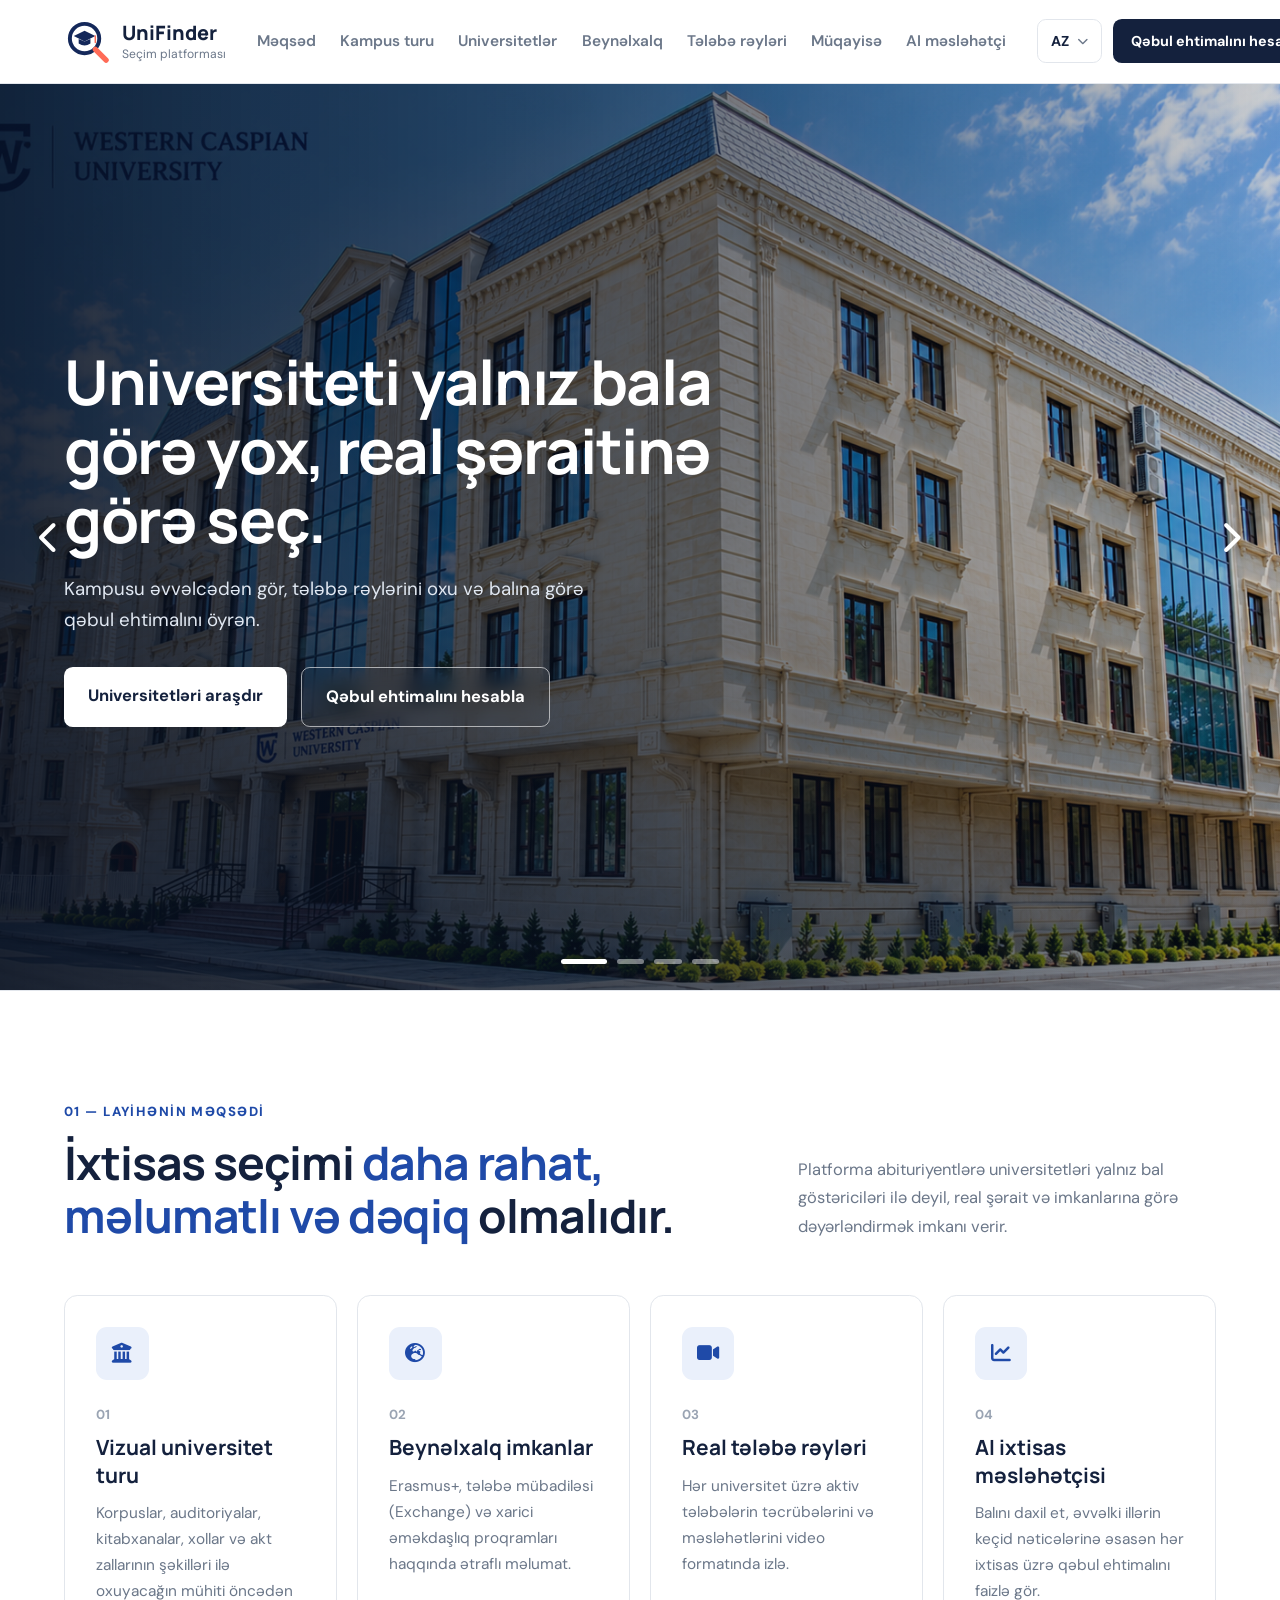
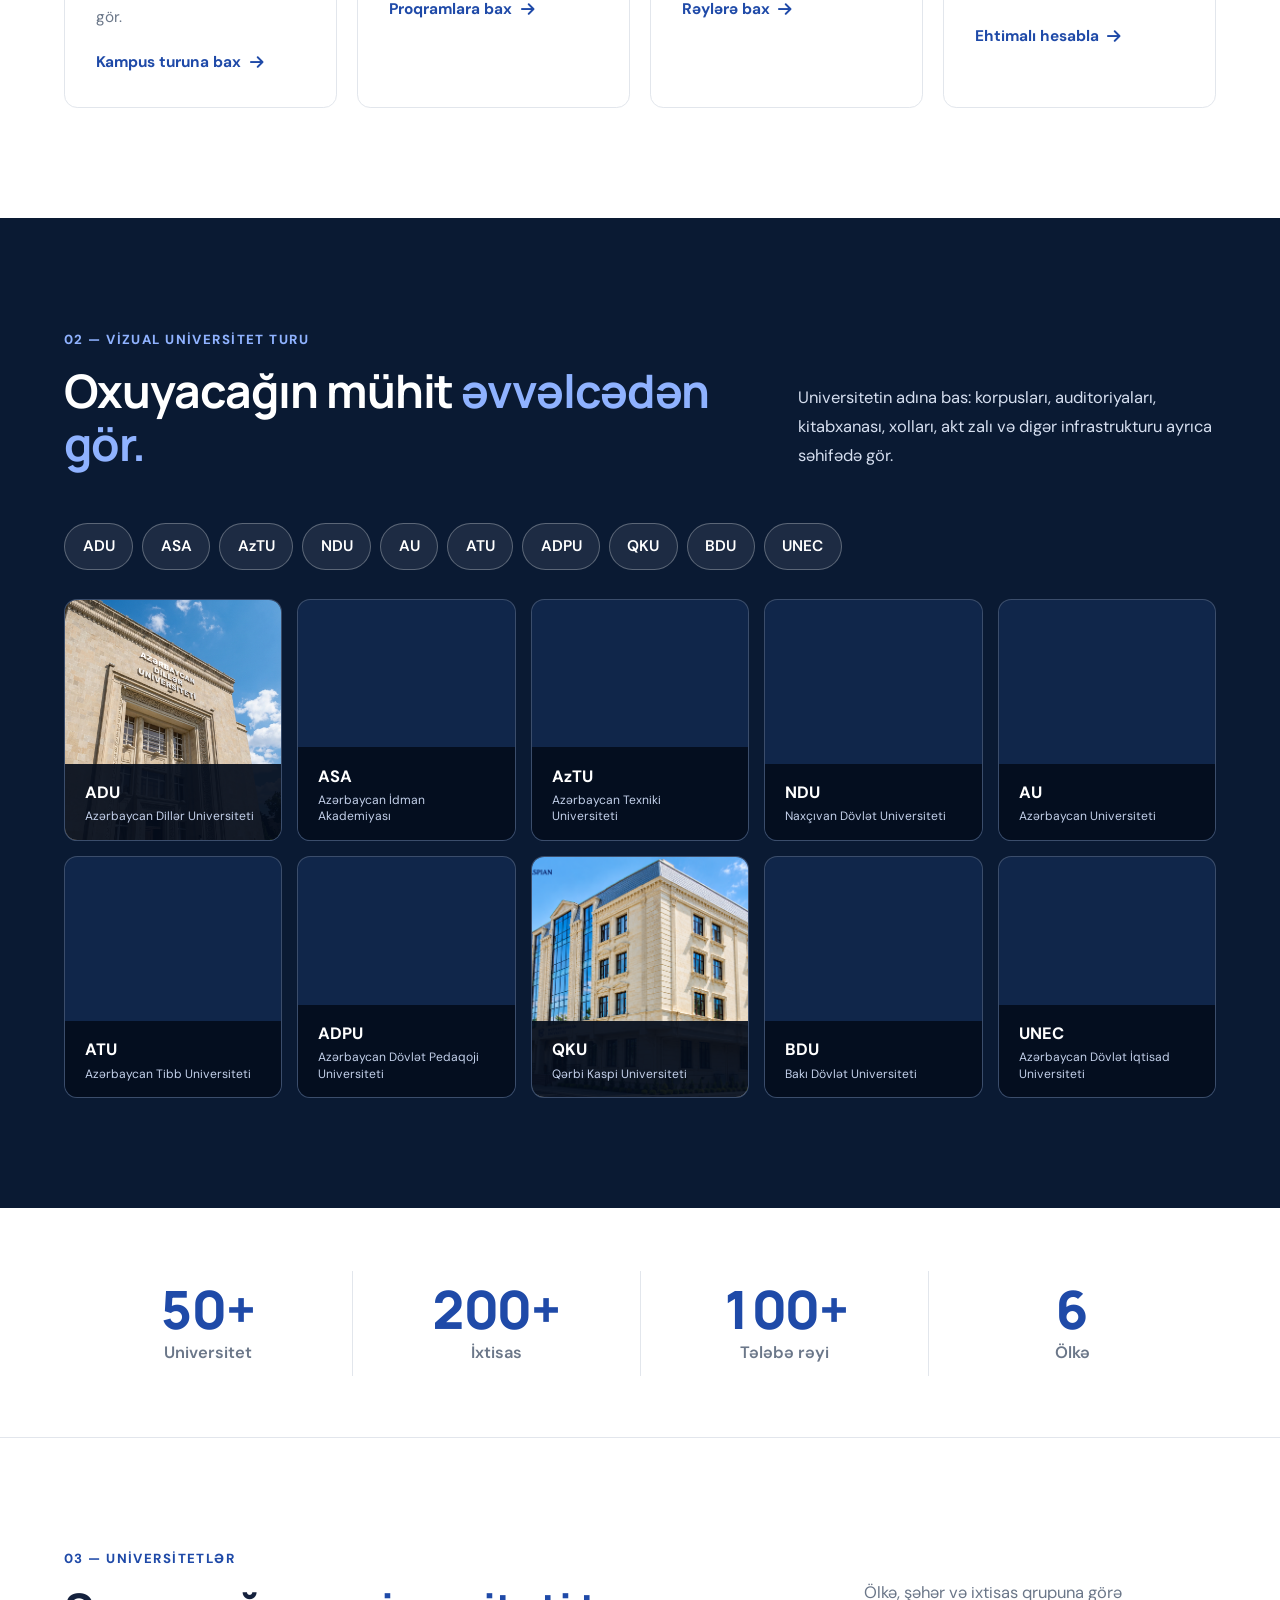
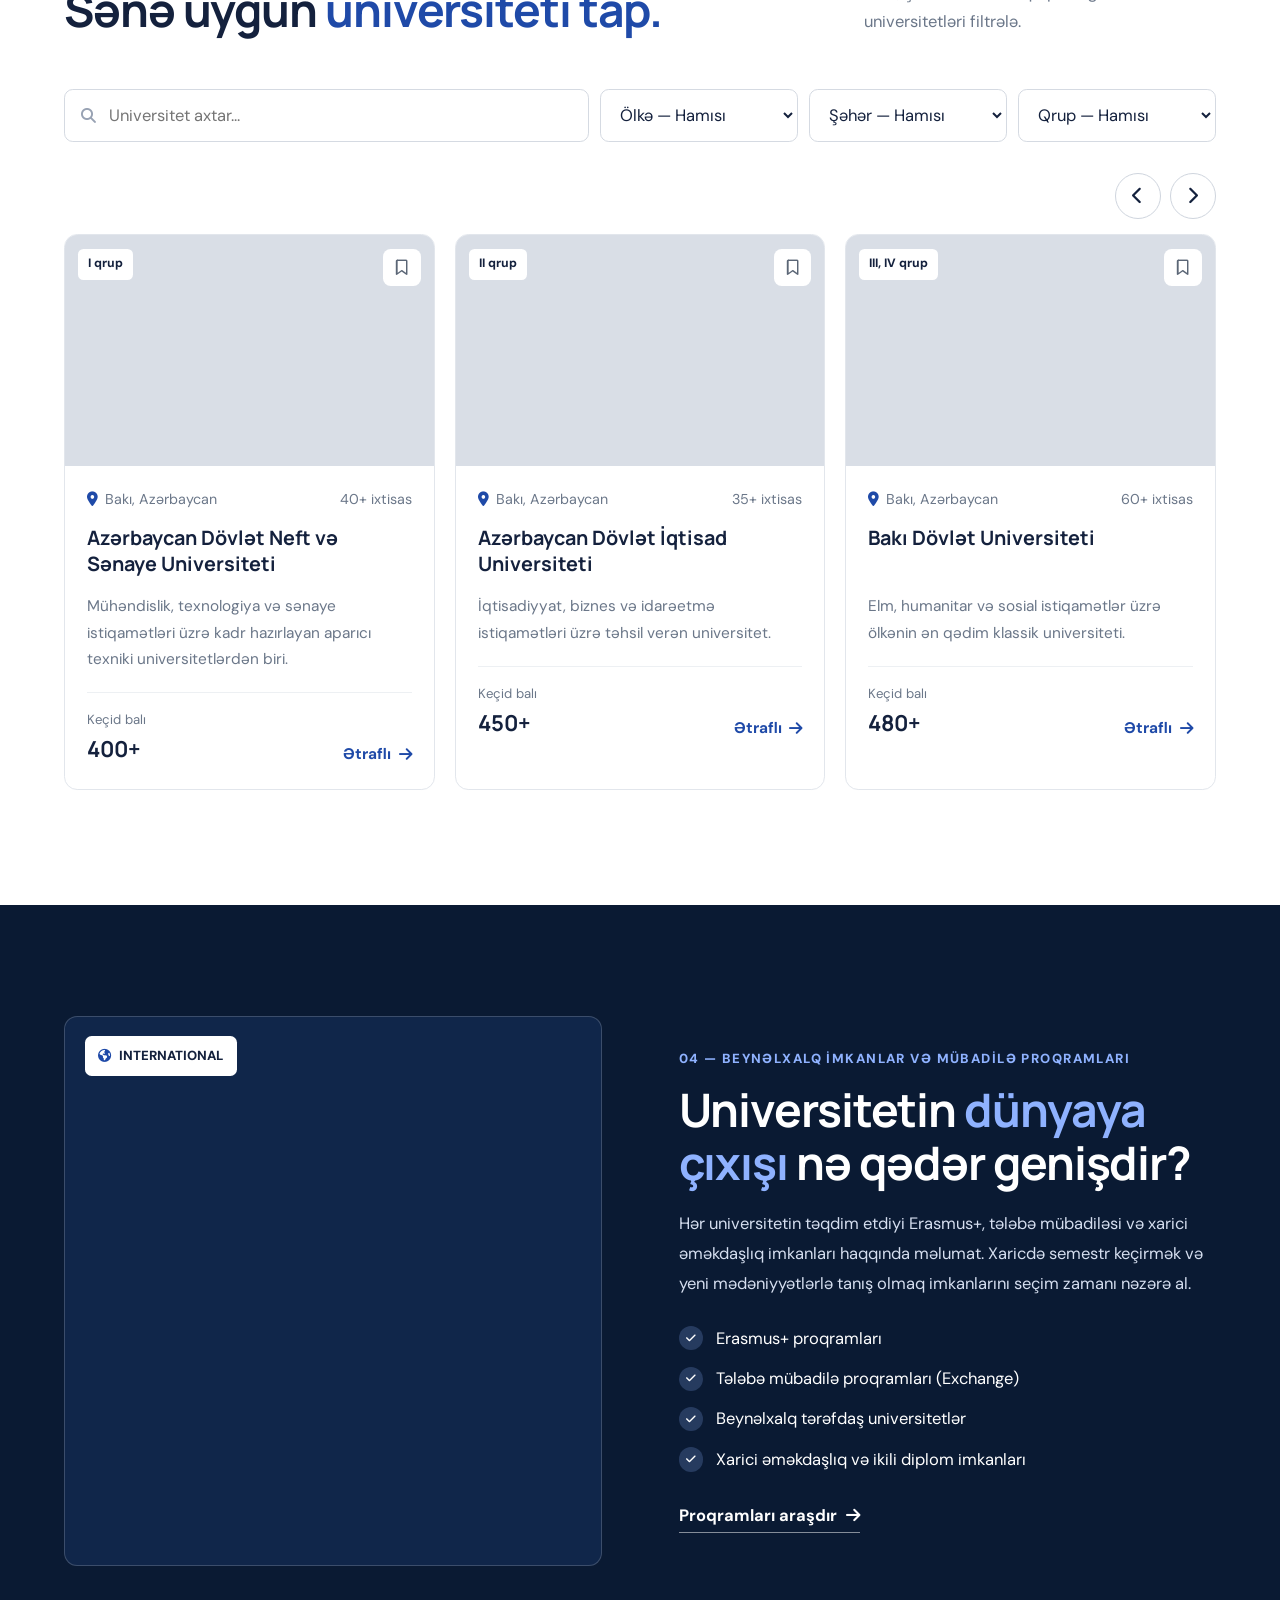
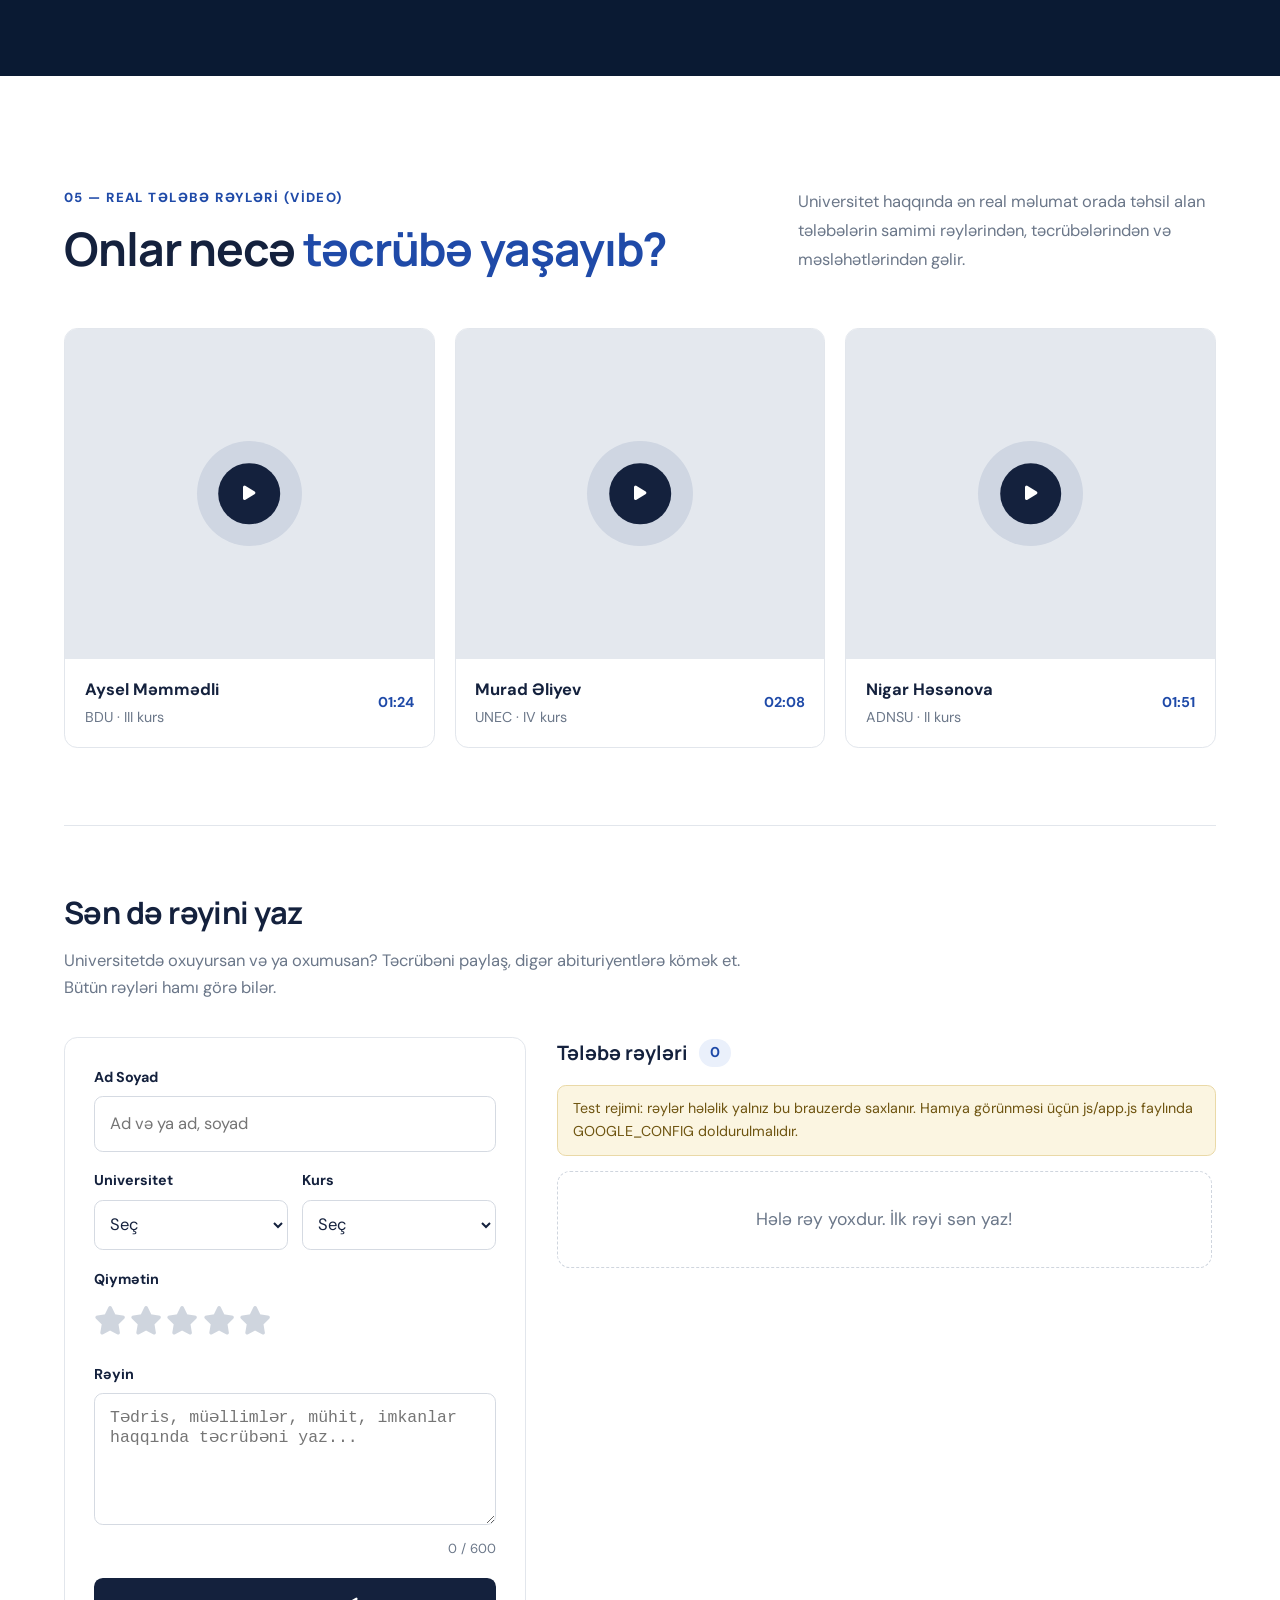
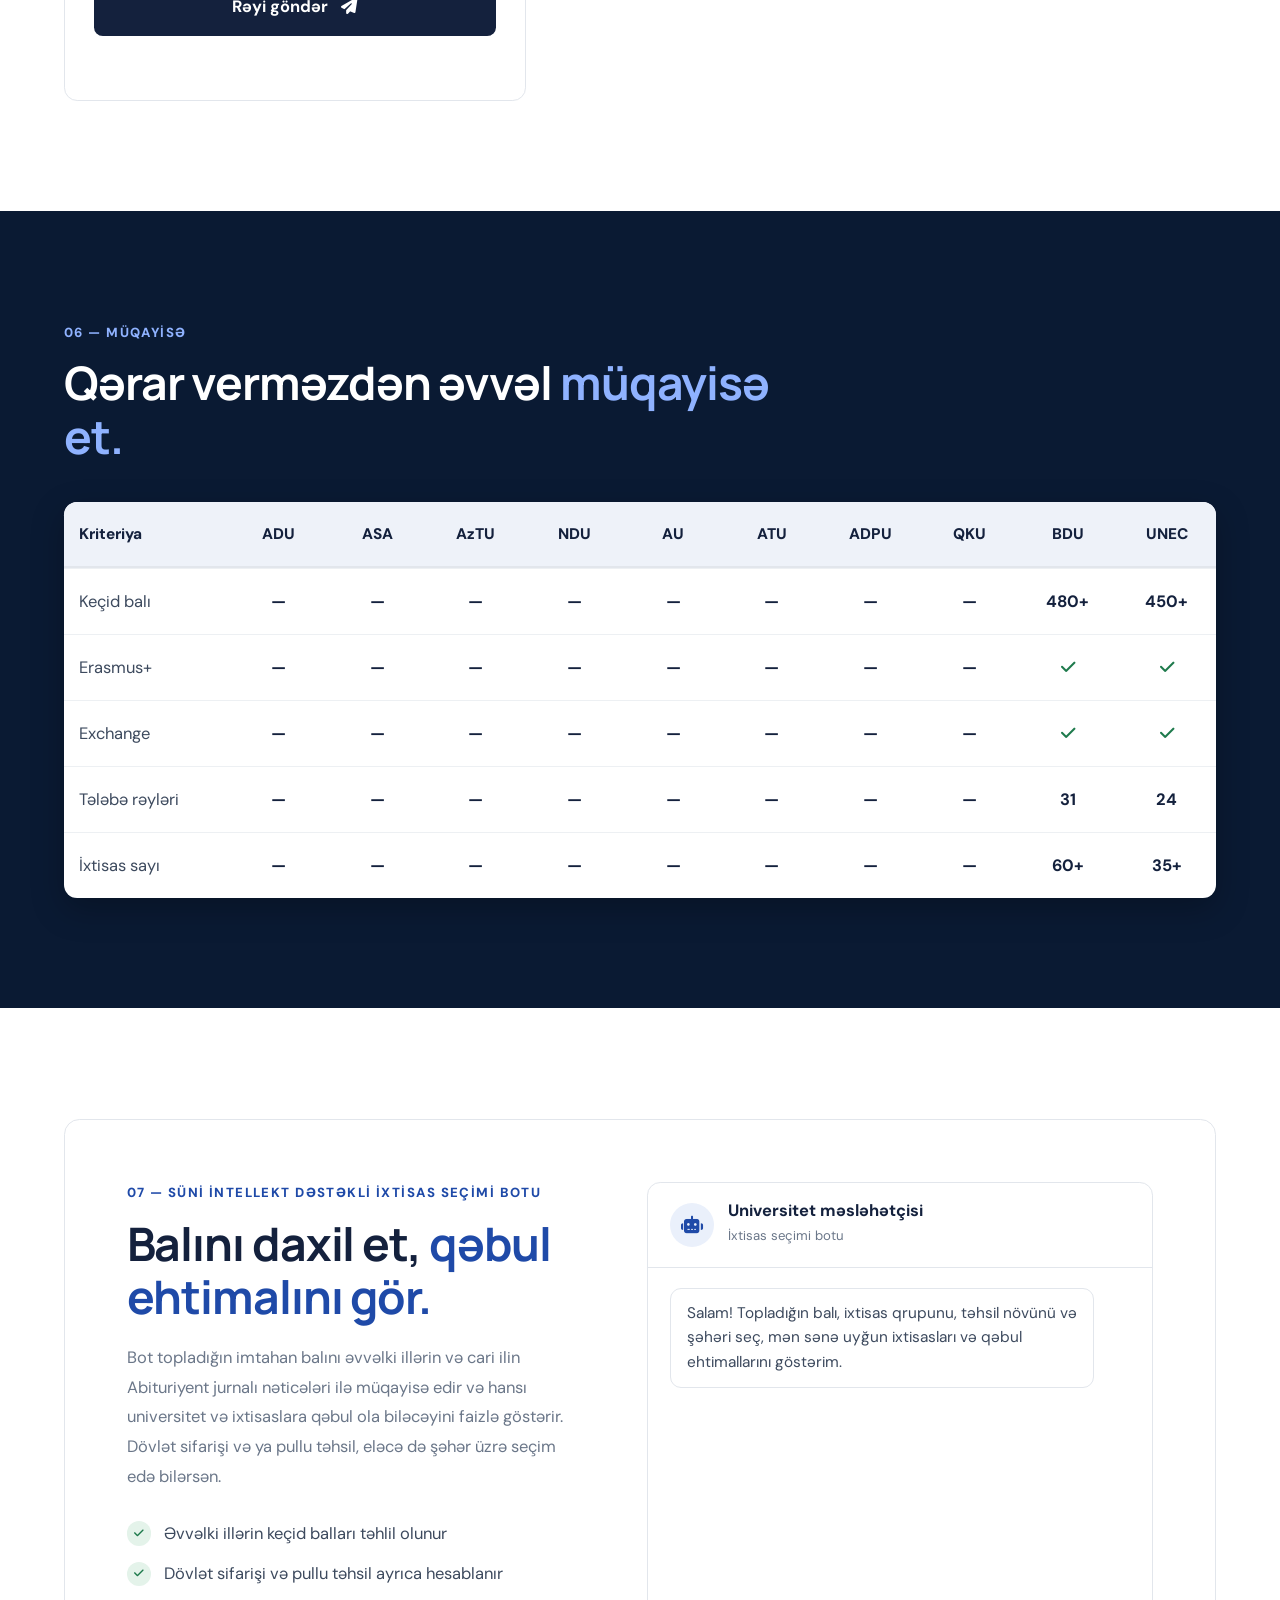
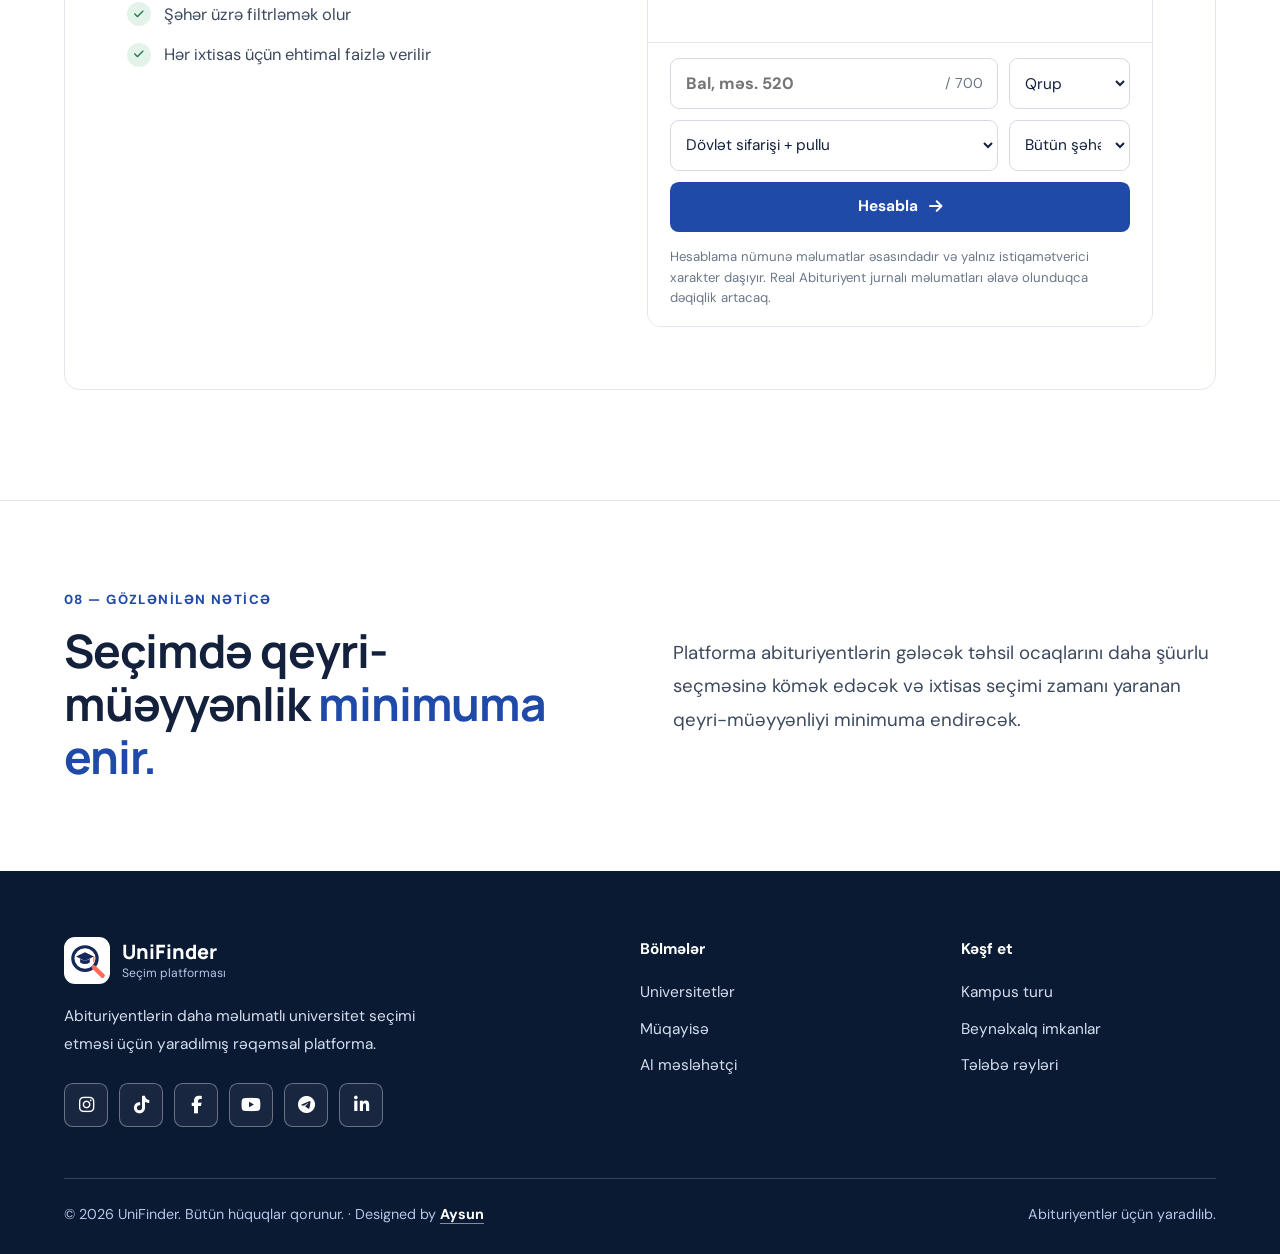
==== commit cba786ca: "hero" ====
--- a/html/index.html
+++ b/html/index.html
@@ -60,7 +60,9 @@
         <section class="hero-slider" id="mainHero" aria-label="Əsas slayd">
 
             <div class="hs-slide active">
-                <img src="../images/qku.png" alt="">
+                <video class="hs-video" autoplay muted loop playsinline preload="auto" poster="../images/qku.png">
+                    <source src="../images/slaydvideo.mp4" type="video/mp4">
+                </video>
                 <div class="container hs-text">
                     <h1>Universiteti yalnız bala görə yox, real şəraitinə görə seç.</h1>
                     <p>Kampusu əvvəlcədən gör, tələbə rəylərini oxu və balına görə qəbul ehtimalını öyrən.</p>
--- a/css/style.css
+++ b/css/style.css
@@ -314,12 +314,17 @@
 
 /* HERO SLAYD */
 
+/* HERO SLIDER — VIDEO DESIGN */
+
 .hero-slider {
     position: relative;
     padding: 0;
-    height: clamp(460px, calc(100vh / 1.1 - 76px), 720px);
+    height: calc(100vh - var(--nav-h));
+    height: calc(100svh - var(--nav-h));
+    min-height: 520px;
     overflow: hidden;
-    background: var(--ink);
+    isolation: isolate;
+    background: #101827;
 }
 
 .hs-slide {
@@ -327,7 +332,7 @@
     inset: 0;
     opacity: 0;
     visibility: hidden;
-    transition: opacity .7s, visibility .7s;
+    transition: opacity .8s ease, visibility .8s ease;
 }
 
 .hs-slide.active {
@@ -335,18 +340,39 @@
     visibility: visible;
 }
 
-.hs-slide>img {
+.hs-slide > img,
+.hs-slide > .hs-video {
     position: absolute;
     inset: 0;
+    width: 100%;
     height: 100%;
     object-fit: cover;
+    object-position: center;
+}
+
+.hs-video {
+    display: block;
+    background: #101827;
 }
 
 .hs-slide::after {
     content: "";
     position: absolute;
     inset: 0;
-    background: linear-gradient(90deg, rgba(20, 33, 61, .88) 0%, rgba(20, 33, 61, .55) 55%, rgba(20, 33, 61, .2) 100%);
+    z-index: 1;
+    pointer-events: none;
+    background:
+        linear-gradient(
+            90deg,
+            rgba(7, 16, 32, .88) 0%,
+            rgba(7, 16, 32, .66) 43%,
+            rgba(7, 16, 32, .20) 100%
+        ),
+        linear-gradient(
+            0deg,
+            rgba(7, 16, 32, .35),
+            transparent 45%
+        );
 }
 
 .hs-text {
@@ -361,7 +387,7 @@
 .hs-text h1 {
     max-width: 640px;
     color: #fff;
-    font-size: clamp(30px, 4.4vw, 54px);
+    font-size: clamp(30px, 4.4vw, 58px);
     line-height: 1.12;
     letter-spacing: -1.2px;
 }
@@ -369,7 +395,7 @@
 .hs-text p {
     max-width: 520px;
     margin-top: 18px;
-    color: #dbe2ee;
+    color: #e1e8f2;
     font-size: 17px;
 }
 
@@ -387,70 +413,161 @@
     color: var(--ink);
     font-weight: 700;
     font-size: 15px;
+    transition: .25s ease;
 }
 
 .hs-btn:hover {
     background: #eaf0fb;
+    transform: translateY(-2px);
 }
 
 .hs-btn.ghost {
-    background: transparent;
-    border: 1px solid rgba(255, 255, 255, .6);
-    color: #fff;
+    background: rgba(255,255,255,.04);
+    border: 1px solid rgba(255,255,255,.65);
+    color: #fff;
+    backdrop-filter: blur(8px);
 }
 
 .hs-btn.ghost:hover {
-    background: rgba(255, 255, 255, .12);
-}
+    background: rgba(255,255,255,.16);
+}
+
+/* Zərif sağ-sol oxlar */
 
 .hs-arrow {
     position: absolute;
     top: 50%;
-    z-index: 3;
-    width: 46px;
-    height: 46px;
+    z-index: 5;
+    display: grid;
+    place-items: center;
+    width: 54px;
+    height: 70px;
+    padding: 0;
     transform: translateY(-50%);
-    border: 1px solid rgba(255, 255, 255, .5);
-    border-radius: 50%;
-    background: rgba(20, 33, 61, .35);
-    color: #fff;
+    border: none;
+    border-radius: 0;
+    background: transparent;
+    color: #fff;
+    cursor: pointer;
+    transition: color .25s ease, transform .25s ease;
+}
+
+.hs-arrow i {
+    font-size: 30px;
+    filter: drop-shadow(0 2px 8px rgba(0,0,0,.5));
 }
 
 .hs-arrow:hover {
-    background: #fff;
-    color: var(--ink);
+    color: #78aaff;
 }
 
 .hs-arrow.prev {
-    left: 22px;
+    left: 18px;
 }
 
 .hs-arrow.next {
-    right: 22px;
-}
+    right: 18px;
+}
+
+.hs-arrow.prev:hover {
+    transform: translate(-4px, -50%);
+}
+
+.hs-arrow.next:hover {
+    transform: translate(4px, -50%);
+}
+
+/* Slayd göstəriciləri */
 
 .hs-dots {
     position: absolute;
     left: 0;
     right: 0;
-    bottom: 22px;
-    z-index: 3;
+    bottom: 24px;
+    z-index: 5;
     display: flex;
     justify-content: center;
-    gap: 8px;
+    gap: 9px;
 }
 
 .hs-dots button {
-    width: 28px;
+    width: 25px;
     height: 4px;
     border: none;
-    border-radius: 2px;
-    background: rgba(255, 255, 255, .4);
+    border-radius: 4px;
+    background: rgba(255,255,255,.45);
+    cursor: pointer;
+    transition: width .3s ease, background .3s ease;
 }
 
 .hs-dots button.active {
-    background: #fff;
-}
+    width: 42px;
+    background: #fff;
+}
+
+@media (max-width: 600px) {
+    .hero-slider {
+        min-height: 480px;
+    }
+
+    .hs-text h1 {
+        font-size: clamp(30px, 8vw, 42px);
+    }
+
+    .hs-text p {
+        font-size: 15px;
+    }
+
+    .hs-arrow {
+        display: grid;
+        width: 38px;
+    }
+
+    .hs-arrow.prev {
+        left: 3px;
+    }
+
+    .hs-arrow.next {
+        right: 3px;
+    }
+
+    .hs-arrow i {
+        font-size: 23px;
+    }
+}
+
+.hs-actions {
+    display: flex;
+    flex-wrap: wrap;
+    gap: 12px;
+    margin-top: 28px;
+}
+
+.hs-btn {
+    padding: 14px 22px;
+    border-radius: 8px;
+    background: #fff;
+    color: var(--ink);
+    font-weight: 700;
+    font-size: 15px;
+}
+
+.hs-btn:hover {
+    background: #eaf0fb;
+}
+
+.hs-btn.ghost {
+    background: transparent;
+    border: 1px solid rgba(255, 255, 255, .6);
+    color: #fff;
+}
+
+.hs-btn.ghost:hover {
+    background: rgba(255, 255, 255, .12);
+}
+
+
+
 
 
 /* HERO (universitet səhifəsi) */
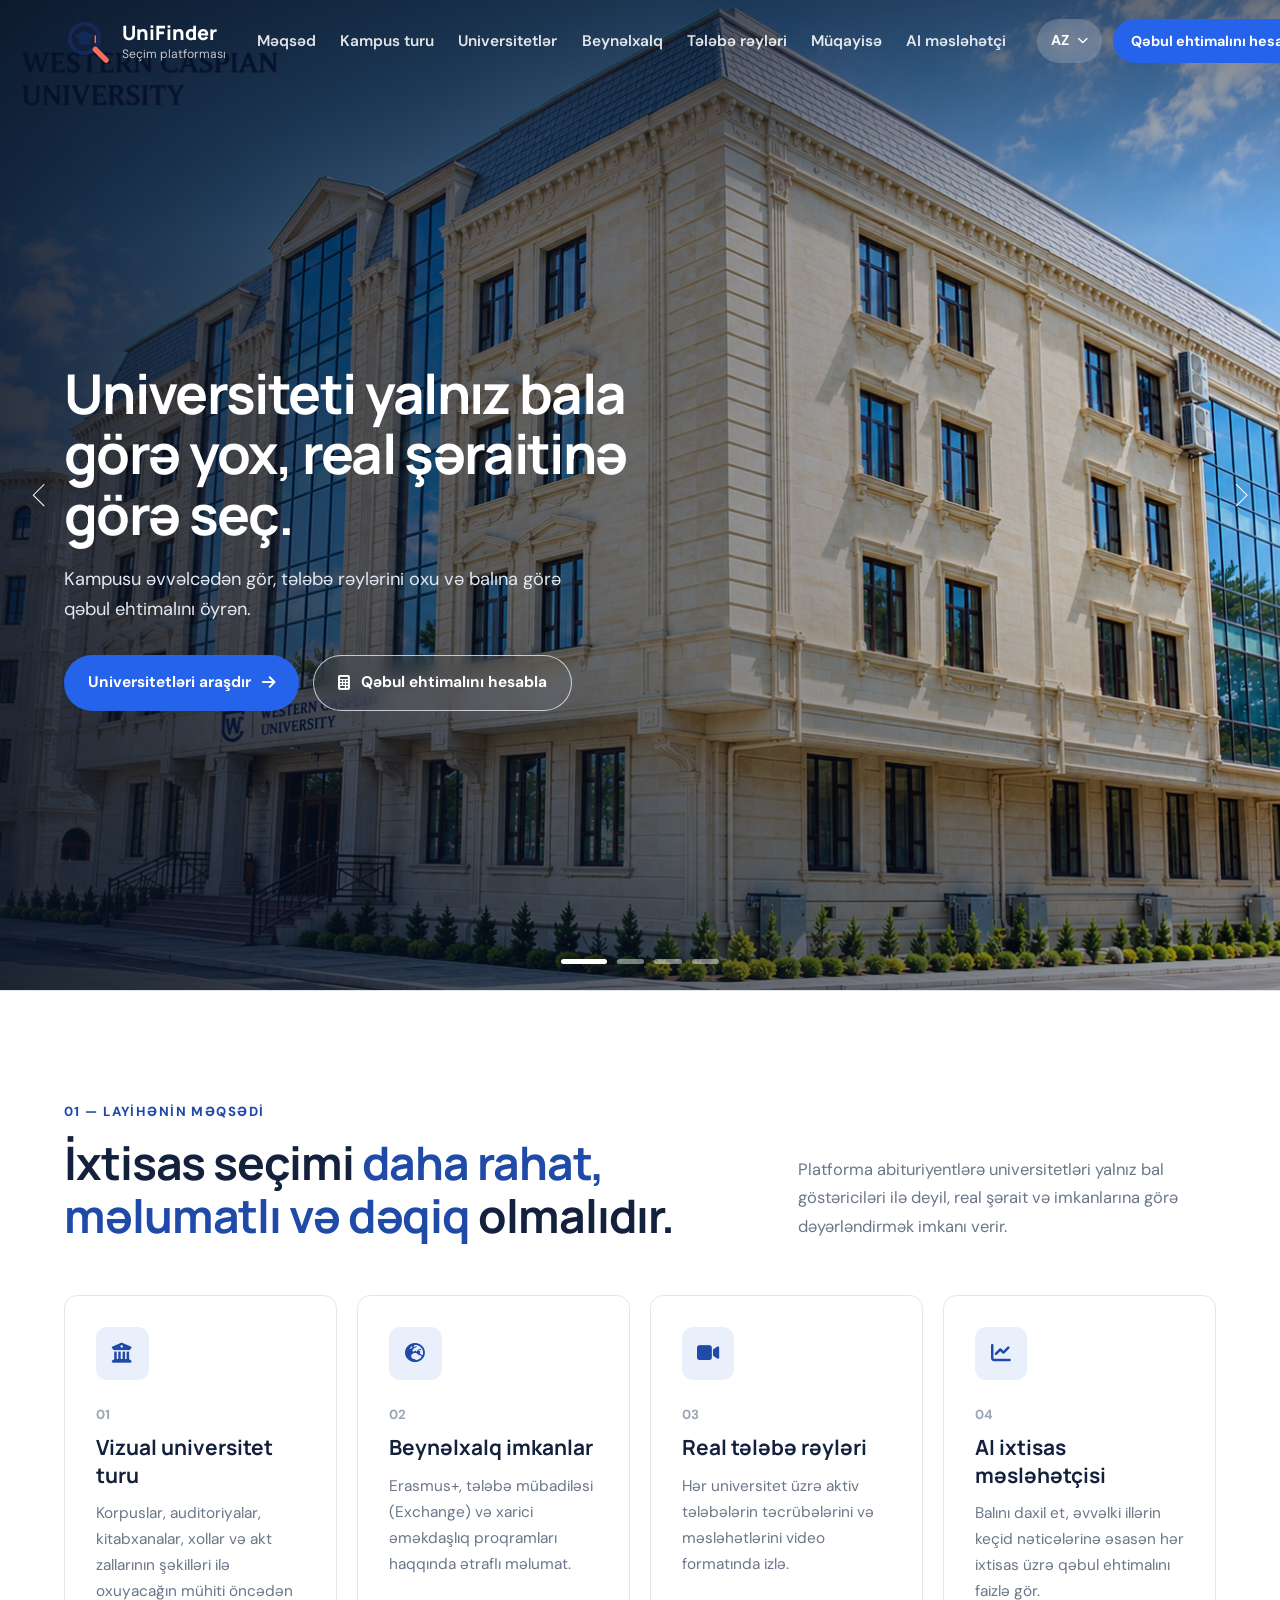
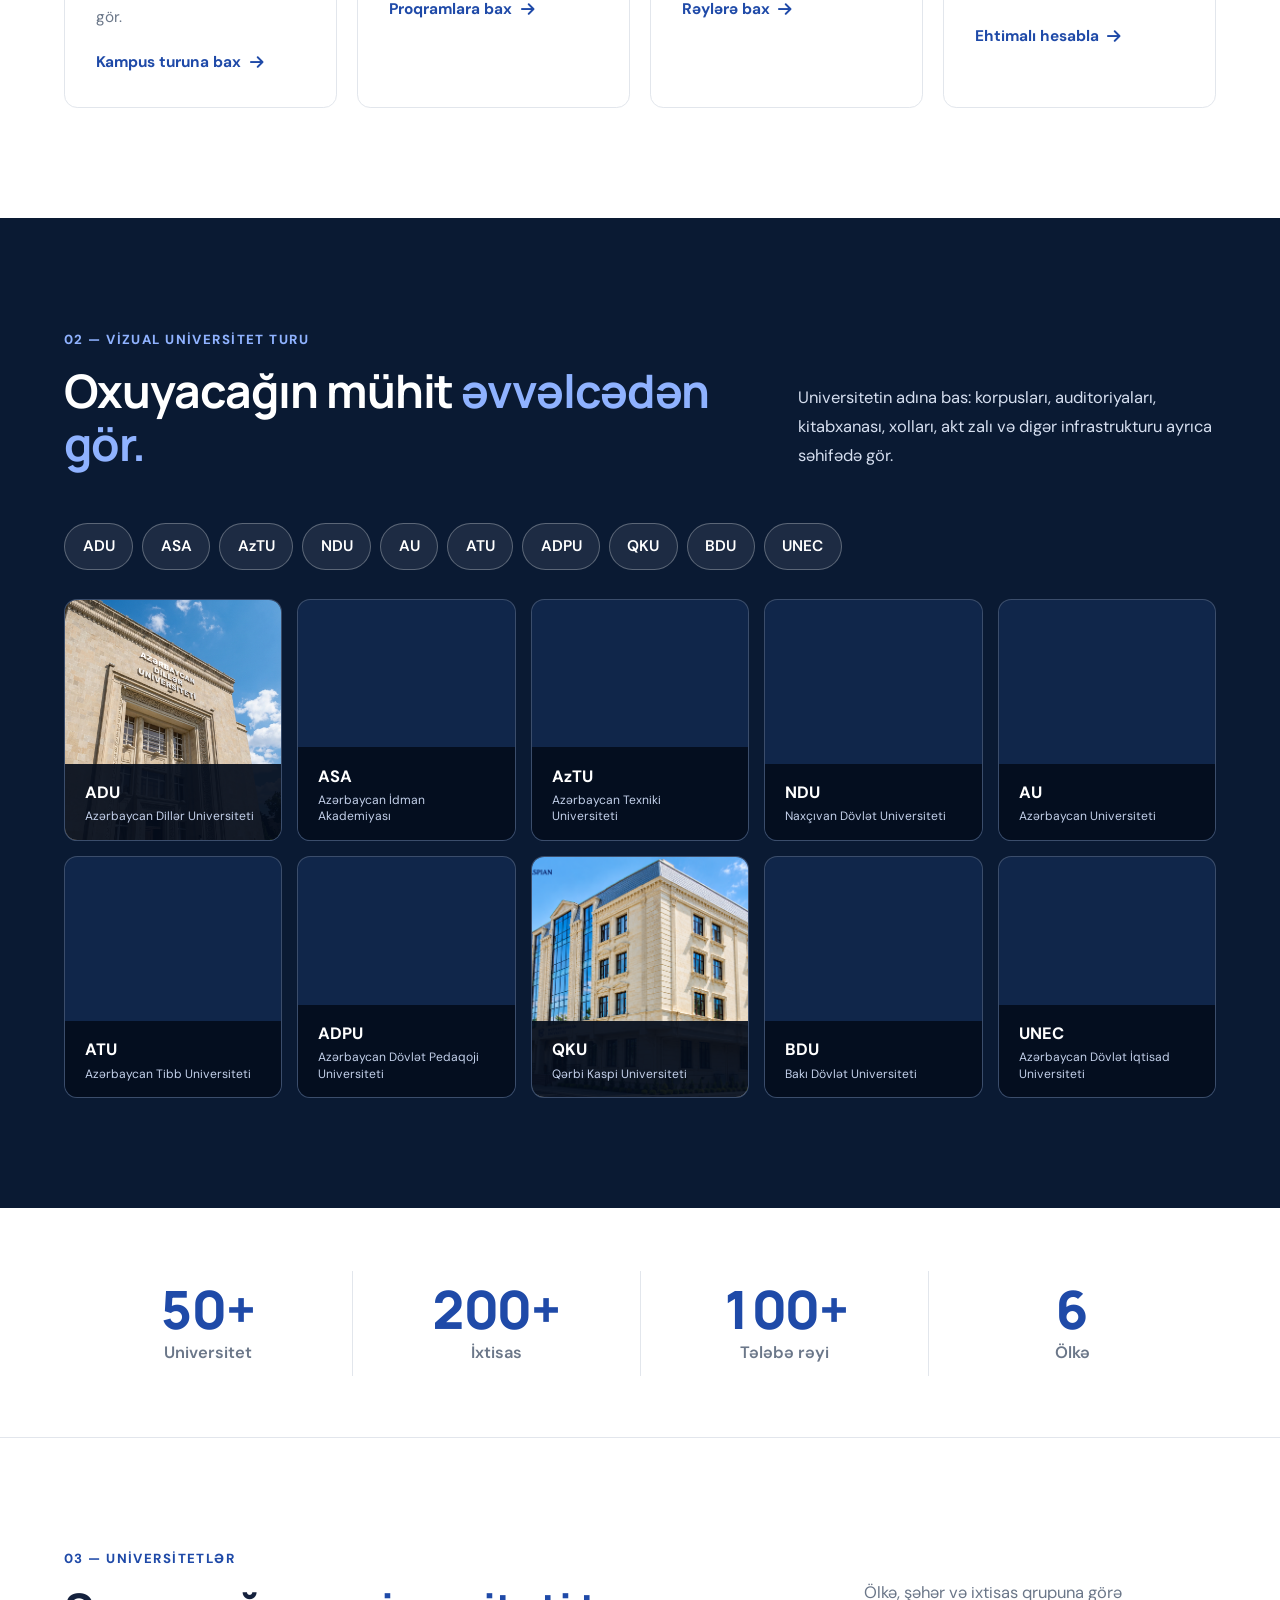
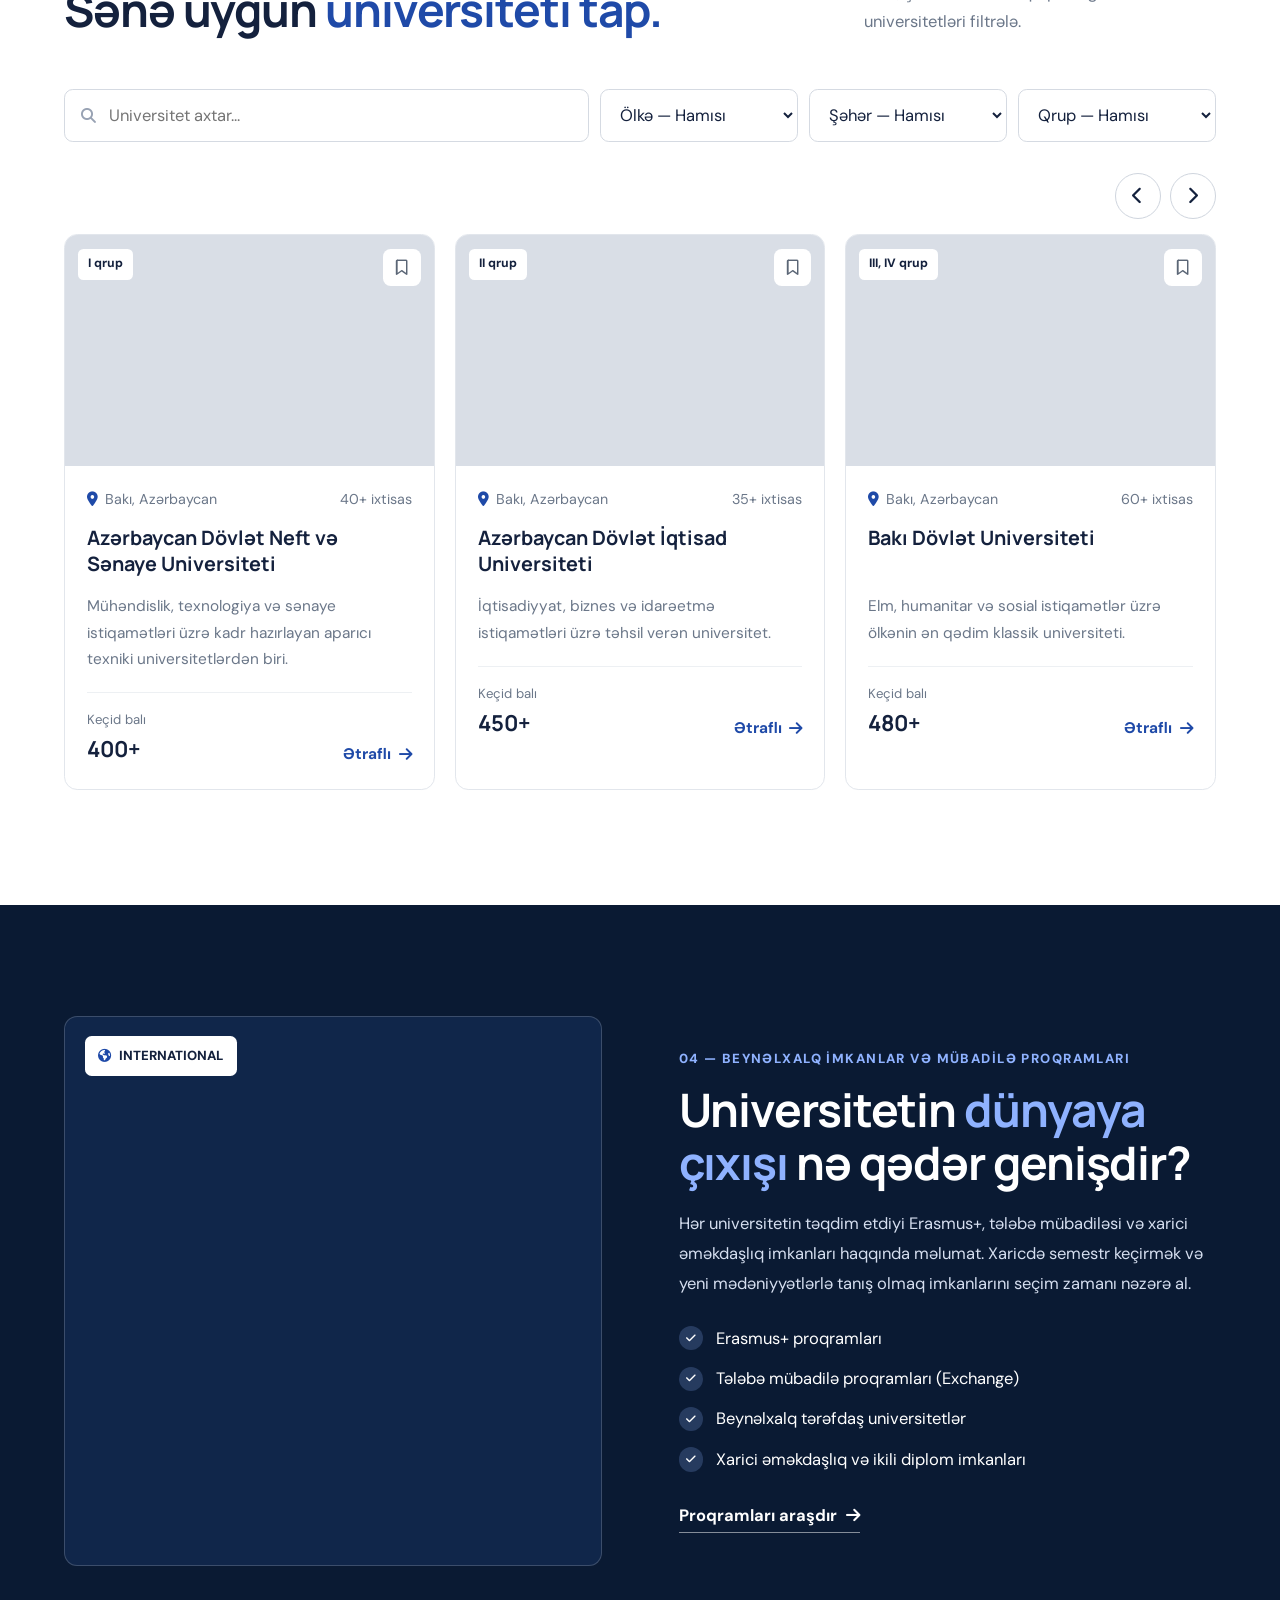
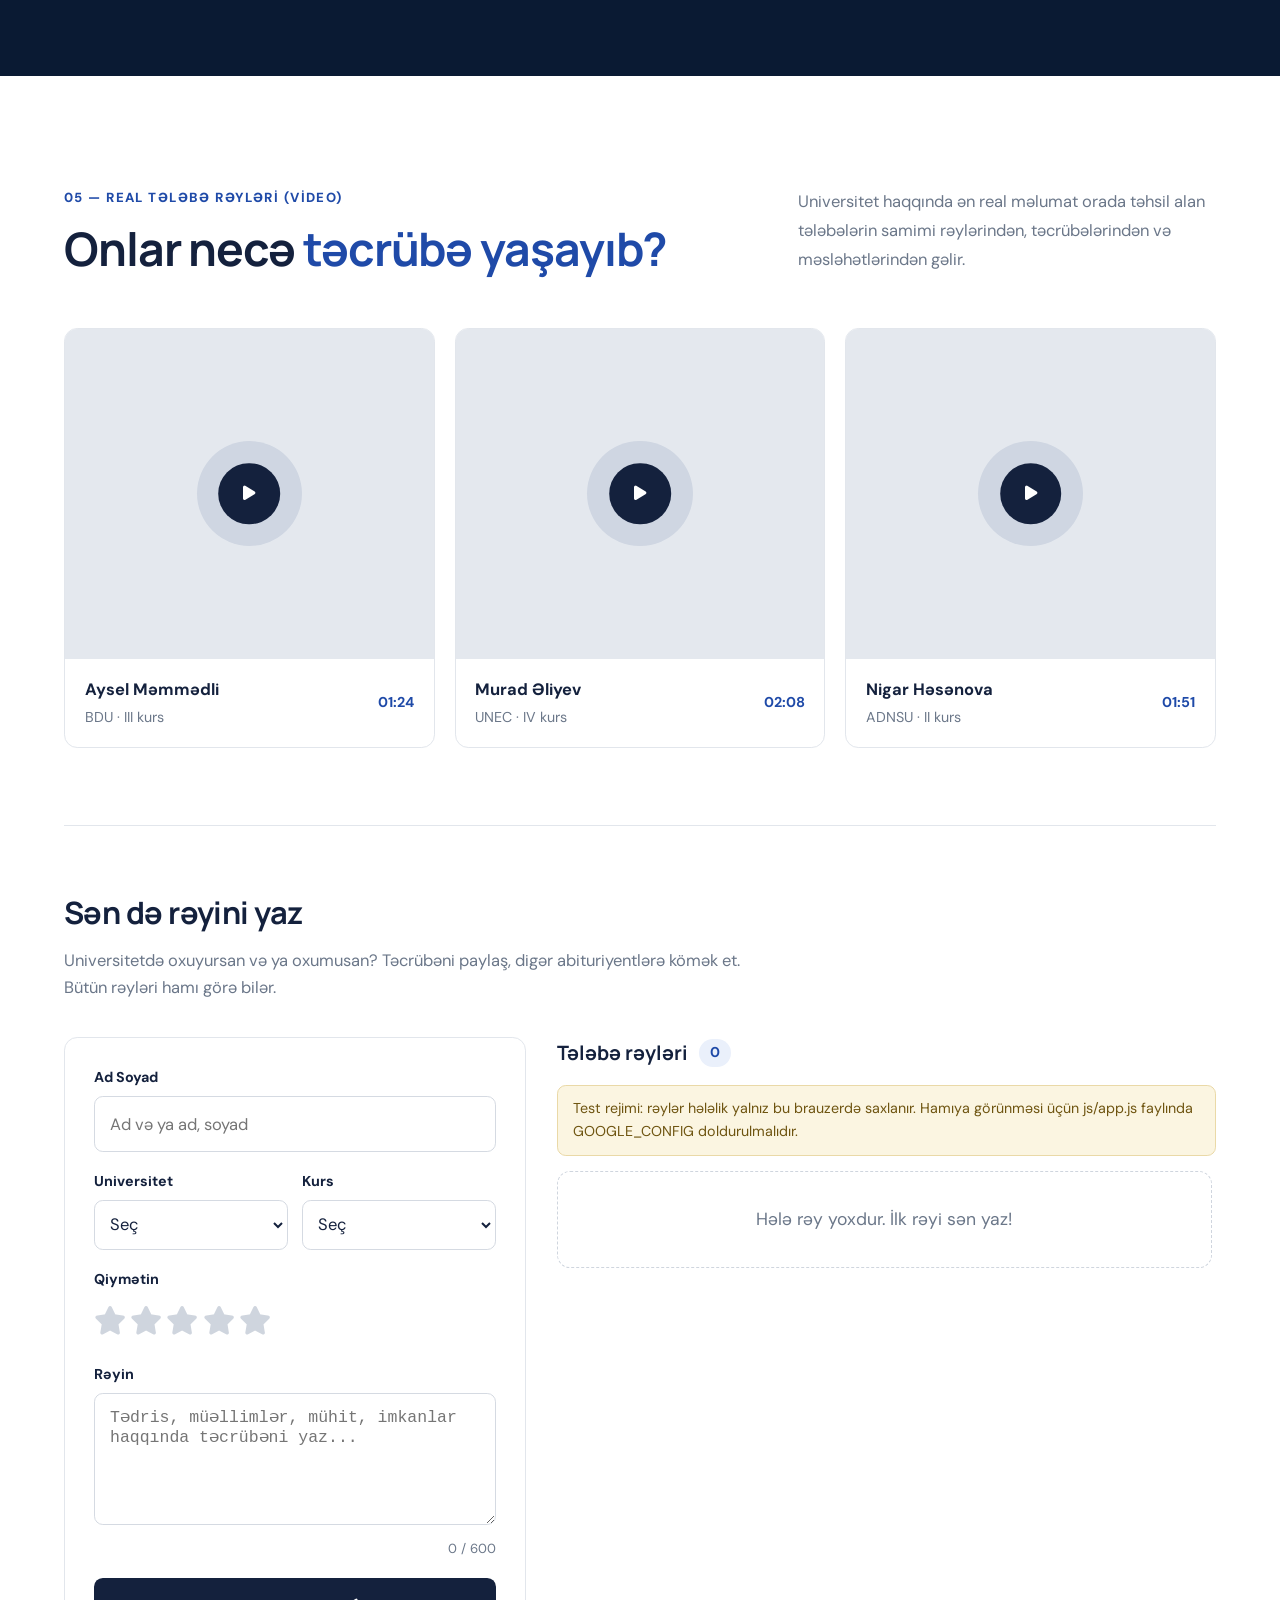
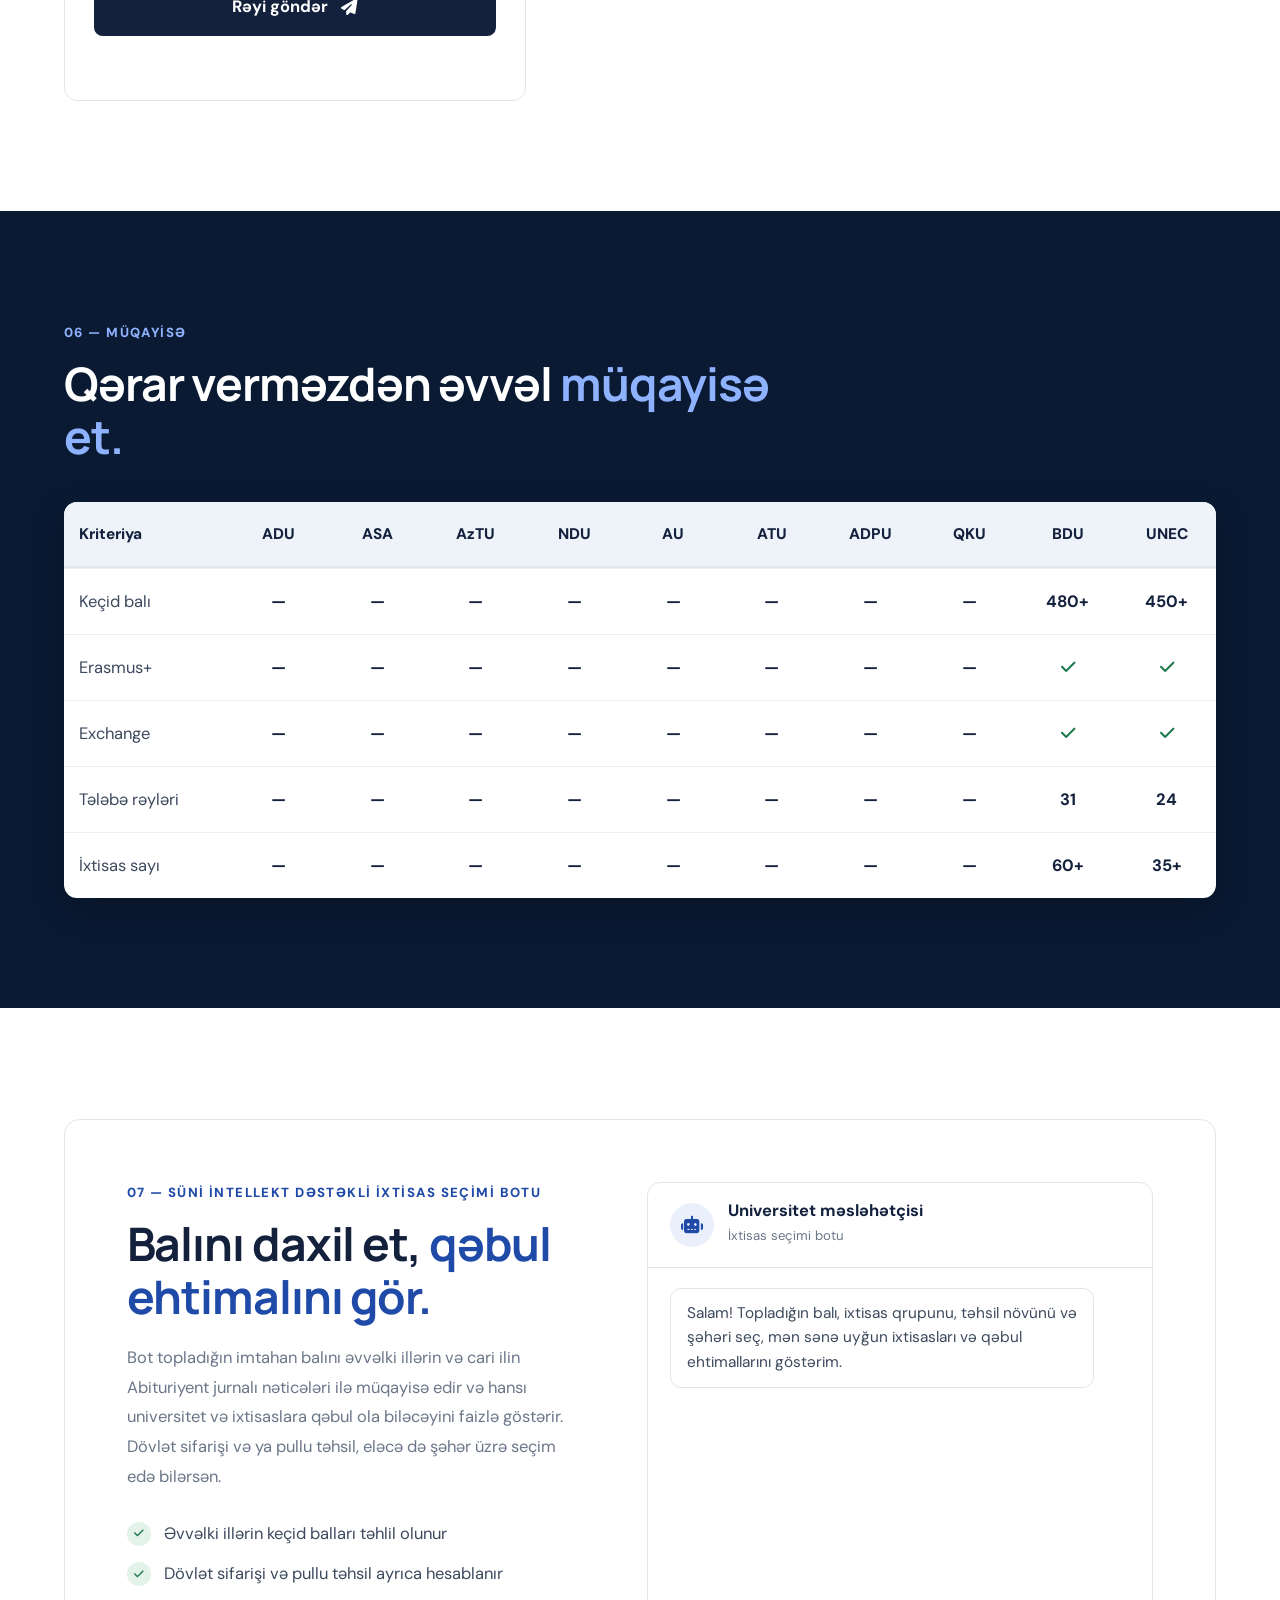
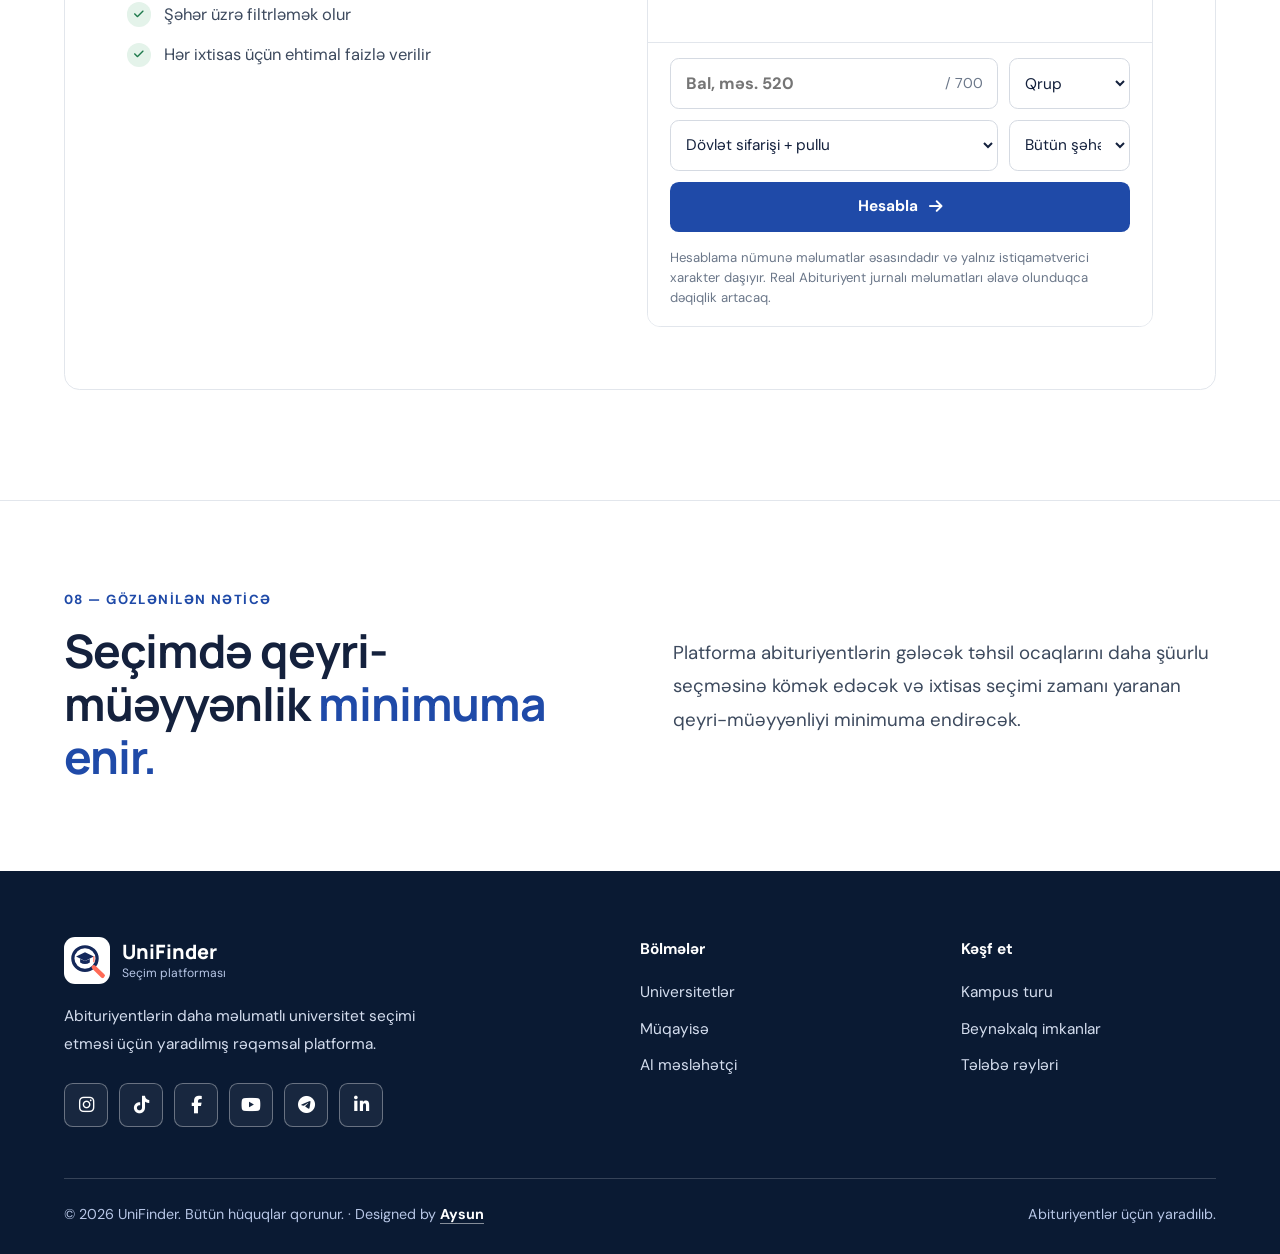
==== commit 1e378baf: "hero tamamdir" ====
--- a/html/index.html
+++ b/html/index.html
@@ -18,7 +18,7 @@
 
 </head>
 
-<body>
+<body class="home">
     <header class="navbar">
         <div class="container nav-inner">
             <a href="#top" class="logo" aria-label="UniFinder">
@@ -67,14 +67,16 @@
                     <h1>Universiteti yalnız bala görə yox, real şəraitinə görə seç.</h1>
                     <p>Kampusu əvvəlcədən gör, tələbə rəylərini oxu və balına görə qəbul ehtimalını öyrən.</p>
                     <div class="hs-actions">
-                        <a class="hs-btn" href="#universities">Universitetləri araşdır</a>
-                        <a class="hs-btn ghost" href="#advisor">Qəbul ehtimalını hesabla</a>
+                        <a class="hs-btn" href="#universities">Universitetləri araşdır <i
+                                class="fa-solid fa-arrow-right"></i></a>
+                        <a class="hs-btn ghost" href="#advisor"><i class="fa-solid fa-calculator"></i> Qəbul ehtimalını
+                            hesabla</a>
                     </div>
                 </div>
             </div>
 
             <div class="hs-slide">
-                <img src="../images/bdu.png" alt="">
+                <img src="../images/bdu.png" alt="" loading="lazy">
                 <div class="container hs-text">
                     <h1>Oxuyacağın mühiti əvvəlcədən gör.</h1>
                     <p>Korpuslar, auditoriyalar, kitabxanalar və akt zalları universitet səhifələrində.</p>
@@ -85,7 +87,7 @@
             </div>
 
             <div class="hs-slide">
-                <img src="../images/beynelxalq.png" alt="">
+                <img src="../images/beynelxalq.png" alt="" loading="lazy">
                 <div class="container hs-text">
                     <h1>Universitetin dünyaya çıxışı nə qədər genişdir?</h1>
                     <p>Erasmus+, mübadilə və xarici əməkdaşlıq imkanlarını seçimdən əvvəl müqayisə et.</p>
@@ -97,7 +99,7 @@
             </div>
 
             <div class="hs-slide">
-                <img src="../images/unec.png" alt="">
+                <img src="../images/unec.png" alt="" loading="lazy">
                 <div class="container hs-text">
                     <h1>Balını daxil et, qəbul ehtimalını gör.</h1>
                     <p>Əvvəlki illərin keçid ballarına əsasən hər ixtisas üzrə ehtimal faizlə göstərilir.</p>
--- a/css/style.css
+++ b/css/style.css
@@ -340,8 +340,8 @@
     visibility: visible;
 }
 
-.hs-slide > img,
-.hs-slide > .hs-video {
+.hs-slide>img,
+.hs-slide>.hs-video {
     position: absolute;
     inset: 0;
     width: 100%;
@@ -362,17 +362,13 @@
     z-index: 1;
     pointer-events: none;
     background:
-        linear-gradient(
-            90deg,
+        linear-gradient(90deg,
             rgba(7, 16, 32, .88) 0%,
             rgba(7, 16, 32, .66) 43%,
-            rgba(7, 16, 32, .20) 100%
-        ),
-        linear-gradient(
-            0deg,
+            rgba(7, 16, 32, .20) 100%),
+        linear-gradient(0deg,
             rgba(7, 16, 32, .35),
-            transparent 45%
-        );
+            transparent 45%);
 }
 
 .hs-text {
@@ -422,14 +418,14 @@
 }
 
 .hs-btn.ghost {
-    background: rgba(255,255,255,.04);
-    border: 1px solid rgba(255,255,255,.65);
+    background: rgba(255, 255, 255, .04);
+    border: 1px solid rgba(255, 255, 255, .65);
     color: #fff;
     backdrop-filter: blur(8px);
 }
 
 .hs-btn.ghost:hover {
-    background: rgba(255,255,255,.16);
+    background: rgba(255, 255, 255, .16);
 }
 
 /* Zərif sağ-sol oxlar */
@@ -454,7 +450,7 @@
 
 .hs-arrow i {
     font-size: 30px;
-    filter: drop-shadow(0 2px 8px rgba(0,0,0,.5));
+    filter: drop-shadow(0 2px 8px rgba(0, 0, 0, .5));
 }
 
 .hs-arrow:hover {
@@ -495,7 +491,7 @@
     height: 4px;
     border: none;
     border-radius: 4px;
-    background: rgba(255,255,255,.45);
+    background: rgba(255, 255, 255, .45);
     cursor: pointer;
     transition: width .3s ease, background .3s ease;
 }
@@ -2708,4 +2704,209 @@
     .uni-track {
         scroll-behavior: auto;
     }
+}
+
+
+/* ==========================================================
+   ANA SƏHİFƏ: şəffaf navbar + yeni hero (yalnız body.home)
+   Digər səhifələrə təsir etmir.
+   ========================================================== */
+
+body.home {
+    padding-top: 0;
+}
+
+/* Navbar: hero üstündə şəffaf, sürüşdürəndə köhnə ağ navbar */
+body.home .navbar {
+    background: transparent;
+    border-bottom: 1px solid transparent;
+    transition: background .3s, border-color .3s, box-shadow .3s;
+}
+
+body.home .navbar.scrolled {
+    background: #fff;
+    border-bottom-color: var(--line);
+    box-shadow: 0 6px 24px rgba(20, 33, 61, .06);
+}
+
+body.home .navbar:not(.scrolled) .logo-name strong {
+    color: #fff;
+}
+
+body.home .navbar:not(.scrolled) .logo-name span {
+    color: rgba(255, 255, 255, .75);
+}
+
+body.home .navbar:not(.scrolled) .language-button {
+    background: rgba(255, 255, 255, .18);
+    border-color: transparent;
+    color: #fff;
+    border-radius: 999px;
+    backdrop-filter: blur(8px);
+}
+
+body.home .navbar:not(.scrolled) .language-button i {
+    color: #fff;
+}
+
+body.home .navbar:not(.scrolled) .nav-button {
+    background: #2563eb;
+    border-radius: 999px;
+}
+
+body.home .navbar:not(.scrolled) .nav-button:hover {
+    background: #1d4fd0;
+}
+
+body.home .navbar:not(.scrolled) .mobile-button {
+    background: transparent;
+    border-color: rgba(255, 255, 255, .45);
+    color: #fff;
+}
+
+@media (min-width: 901px) {
+    body.home .navbar:not(.scrolled) .nav-menu a {
+        color: rgba(255, 255, 255, .88);
+    }
+
+    body.home .navbar:not(.scrolled) .nav-menu a:hover,
+    body.home .navbar:not(.scrolled) .nav-menu a.active {
+        color: #fff;
+    }
+
+    body.home .navbar:not(.scrolled) .nav-menu a.active::after {
+        background: #fff;
+    }
+}
+
+/* Hero: kompüterdə tam ekran, navbar üstündə şəffaf */
+body.home .hero-slider {
+    height: 100vh;
+    height: 100svh;
+    min-height: 560px;
+}
+
+body.home .hs-text {
+    padding-top: var(--nav-h);
+}
+
+body.home .hs-text h1 {
+    max-width: 600px;
+    font-size: clamp(28px, 3.9vw, 52px);
+    line-height: 1.1;
+    letter-spacing: -.03em;
+}
+
+body.home .hs-text p {
+    max-width: 470px;
+    font-size: clamp(15px, 1.3vw, 17px);
+}
+
+body.home .hs-slide::after {
+    background:
+        linear-gradient(180deg, rgba(7, 16, 32, .55) 0, transparent 24%),
+        linear-gradient(90deg, rgba(7, 16, 32, .85) 0%, rgba(7, 16, 32, .55) 42%, rgba(7, 16, 32, .08) 100%),
+        linear-gradient(0deg, rgba(7, 16, 32, .35), transparent 40%);
+}
+
+/* Düymələr */
+body.home .hs-btn {
+    display: inline-flex;
+    align-items: center;
+    gap: 10px;
+    padding: 13px 22px;
+    border-radius: 999px;
+    background: #2563eb;
+    color: #fff;
+    font-size: 14px;
+}
+
+body.home .hs-btn:hover {
+    background: #1d4fd0;
+}
+
+body.home .hs-btn.ghost {
+    background: rgba(255, 255, 255, .04);
+    border: 1px solid rgba(255, 255, 255, .7);
+}
+
+body.home .hs-btn.ghost:hover {
+    background: rgba(255, 255, 255, .16);
+}
+
+/* İncə oxlar (qalın FontAwesome ikonu əvəzinə) */
+body.home .hs-arrow {
+    width: 44px;
+    height: 60px;
+}
+
+body.home .hs-arrow i {
+    display: none;
+}
+
+body.home .hs-arrow::before {
+    content: "";
+    width: 14px;
+    height: 14px;
+    border-top: 1.5px solid currentColor;
+    border-left: 1.5px solid currentColor;
+    filter: drop-shadow(0 2px 6px rgba(0, 0, 0, .45));
+}
+
+body.home .hs-arrow.prev::before {
+    transform: rotate(-45deg);
+}
+
+body.home .hs-arrow.next::before {
+    transform: rotate(135deg);
+}
+
+/* Planşet */
+@media (max-width: 900px) {
+    body.home .hero-slider {
+        height: clamp(500px, 80svh, 680px);
+    }
+}
+
+/* Telefon: mətn aşağıda, şəkil yuxarıda görünür */
+@media (max-width: 600px) {
+    body.home .hero-slider {
+        height: min(100svh, 640px);
+        min-height: 520px;
+    }
+
+    body.home .hs-slide>img,
+    body.home .hs-slide>.hs-video {
+        object-position: 35% center;
+    }
+
+    body.home .hs-text {
+        justify-content: flex-end;
+        padding-bottom: 64px;
+    }
+
+    body.home .hs-text h1 {
+        font-size: clamp(26px, 7.4vw, 34px);
+    }
+
+    body.home .hs-text p {
+        margin-top: 12px;
+        font-size: 14px;
+    }
+
+    body.home .hs-actions {
+        gap: 10px;
+        margin-top: 20px;
+    }
+
+    body.home .hs-btn {
+        padding: 12px 18px;
+        font-size: 13px;
+    }
+
+    body.home .hs-slide::after {
+        background:
+            linear-gradient(180deg, rgba(7, 16, 32, .55) 0, transparent 22%),
+            linear-gradient(0deg, rgba(7, 16, 32, .9) 0%, rgba(7, 16, 32, .5) 55%, rgba(7, 16, 32, .1) 100%);
+    }
 }
